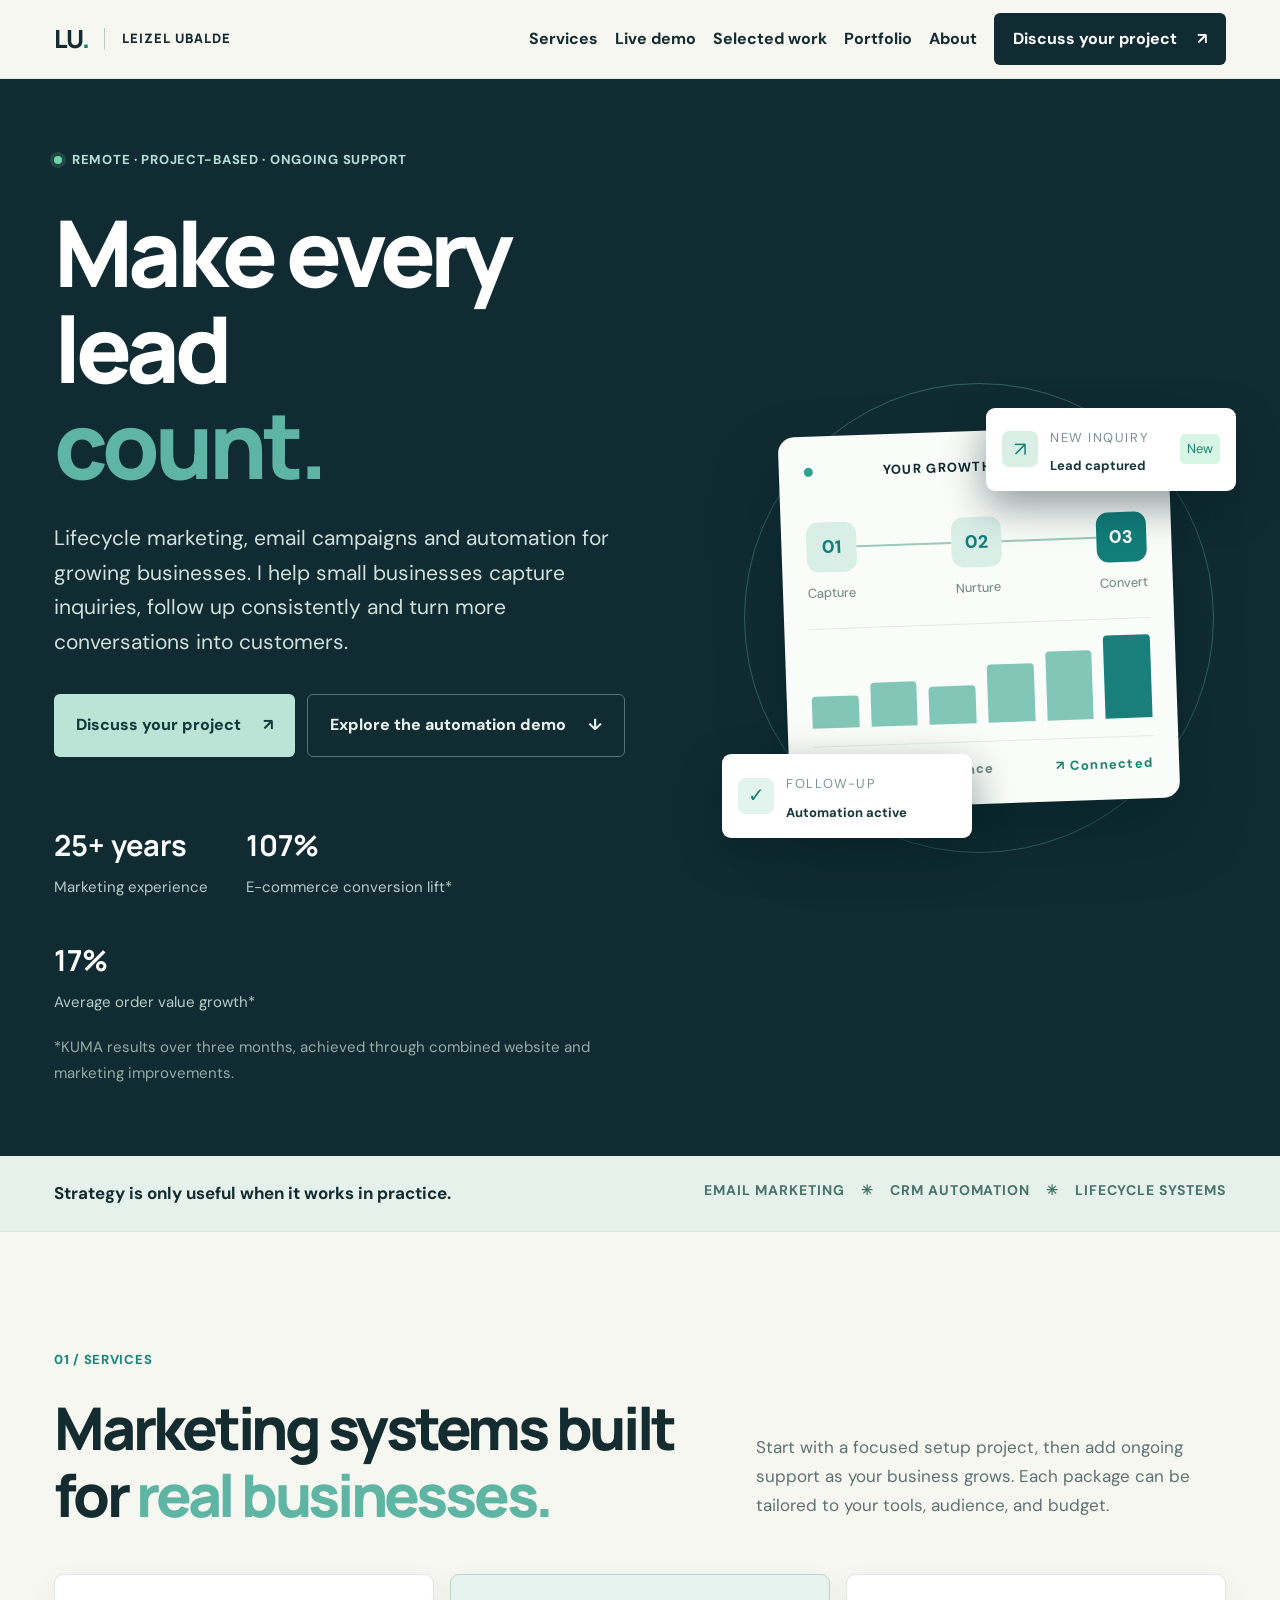
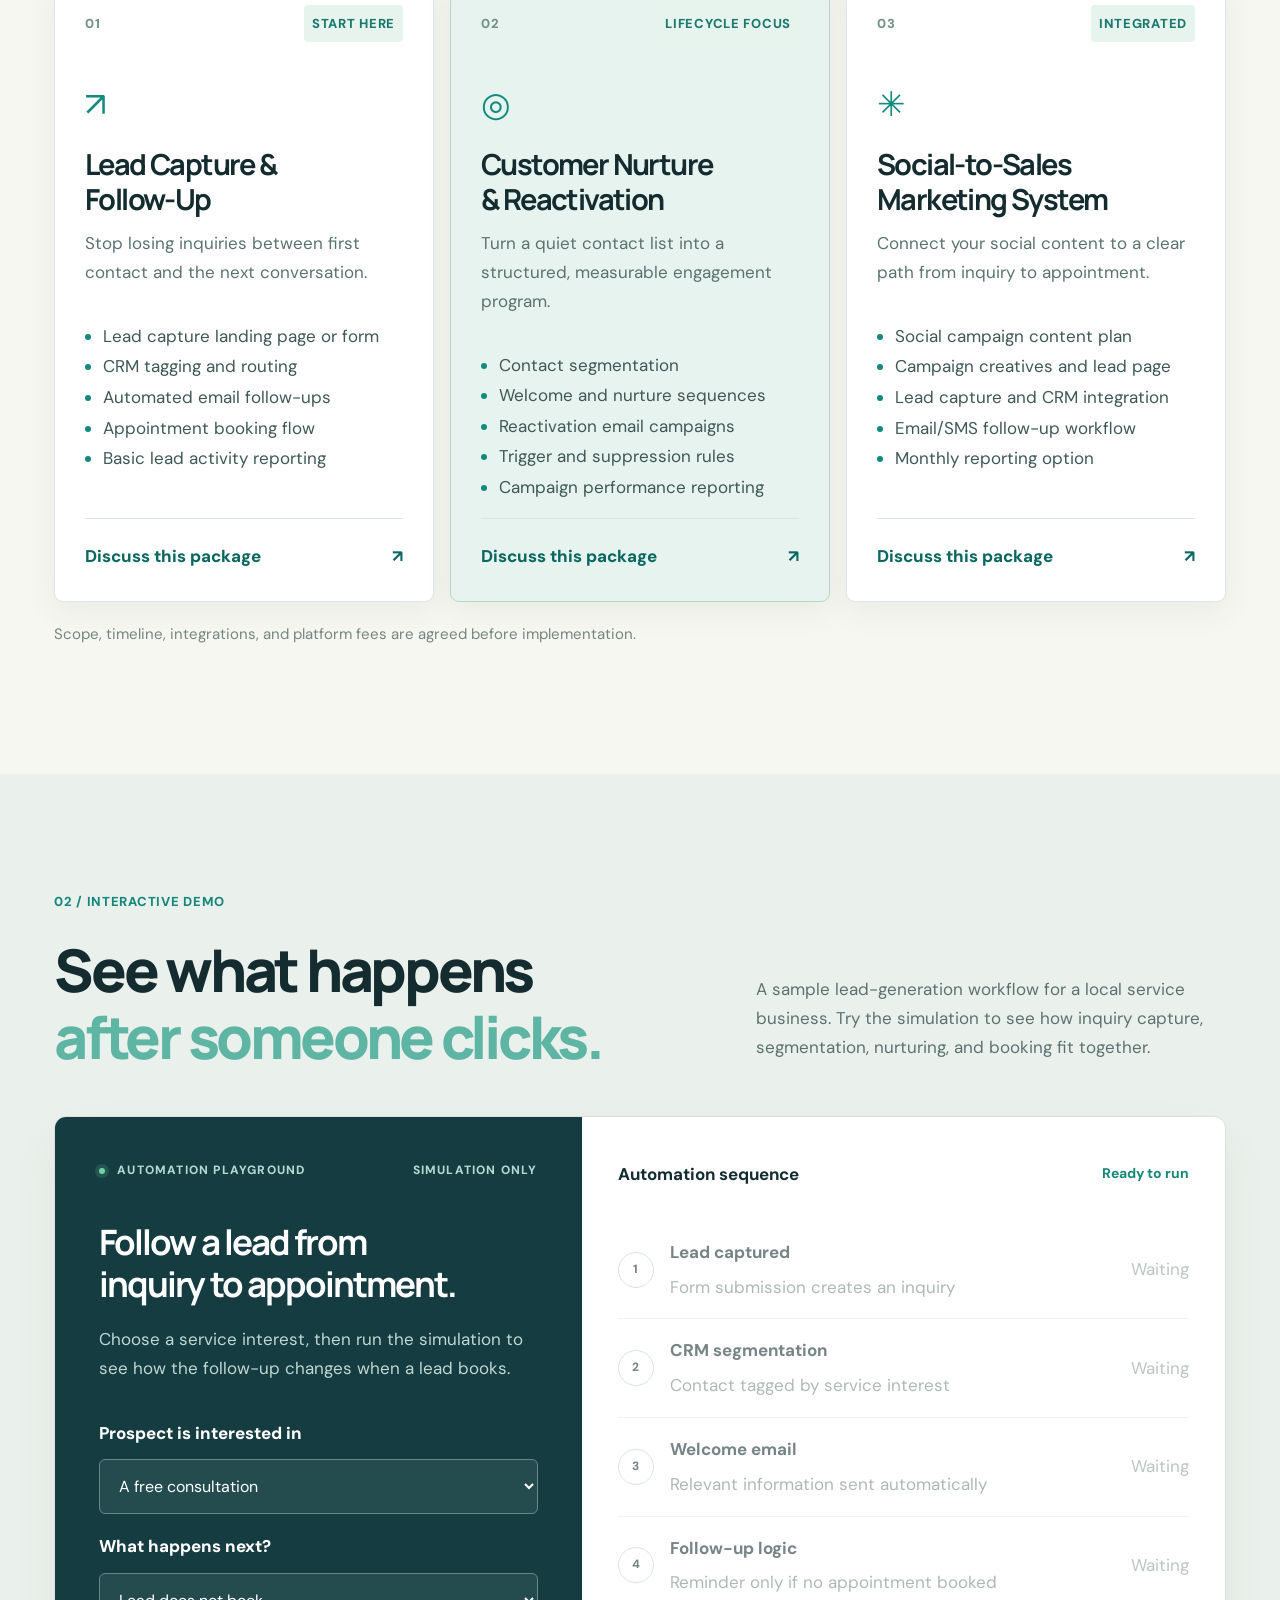
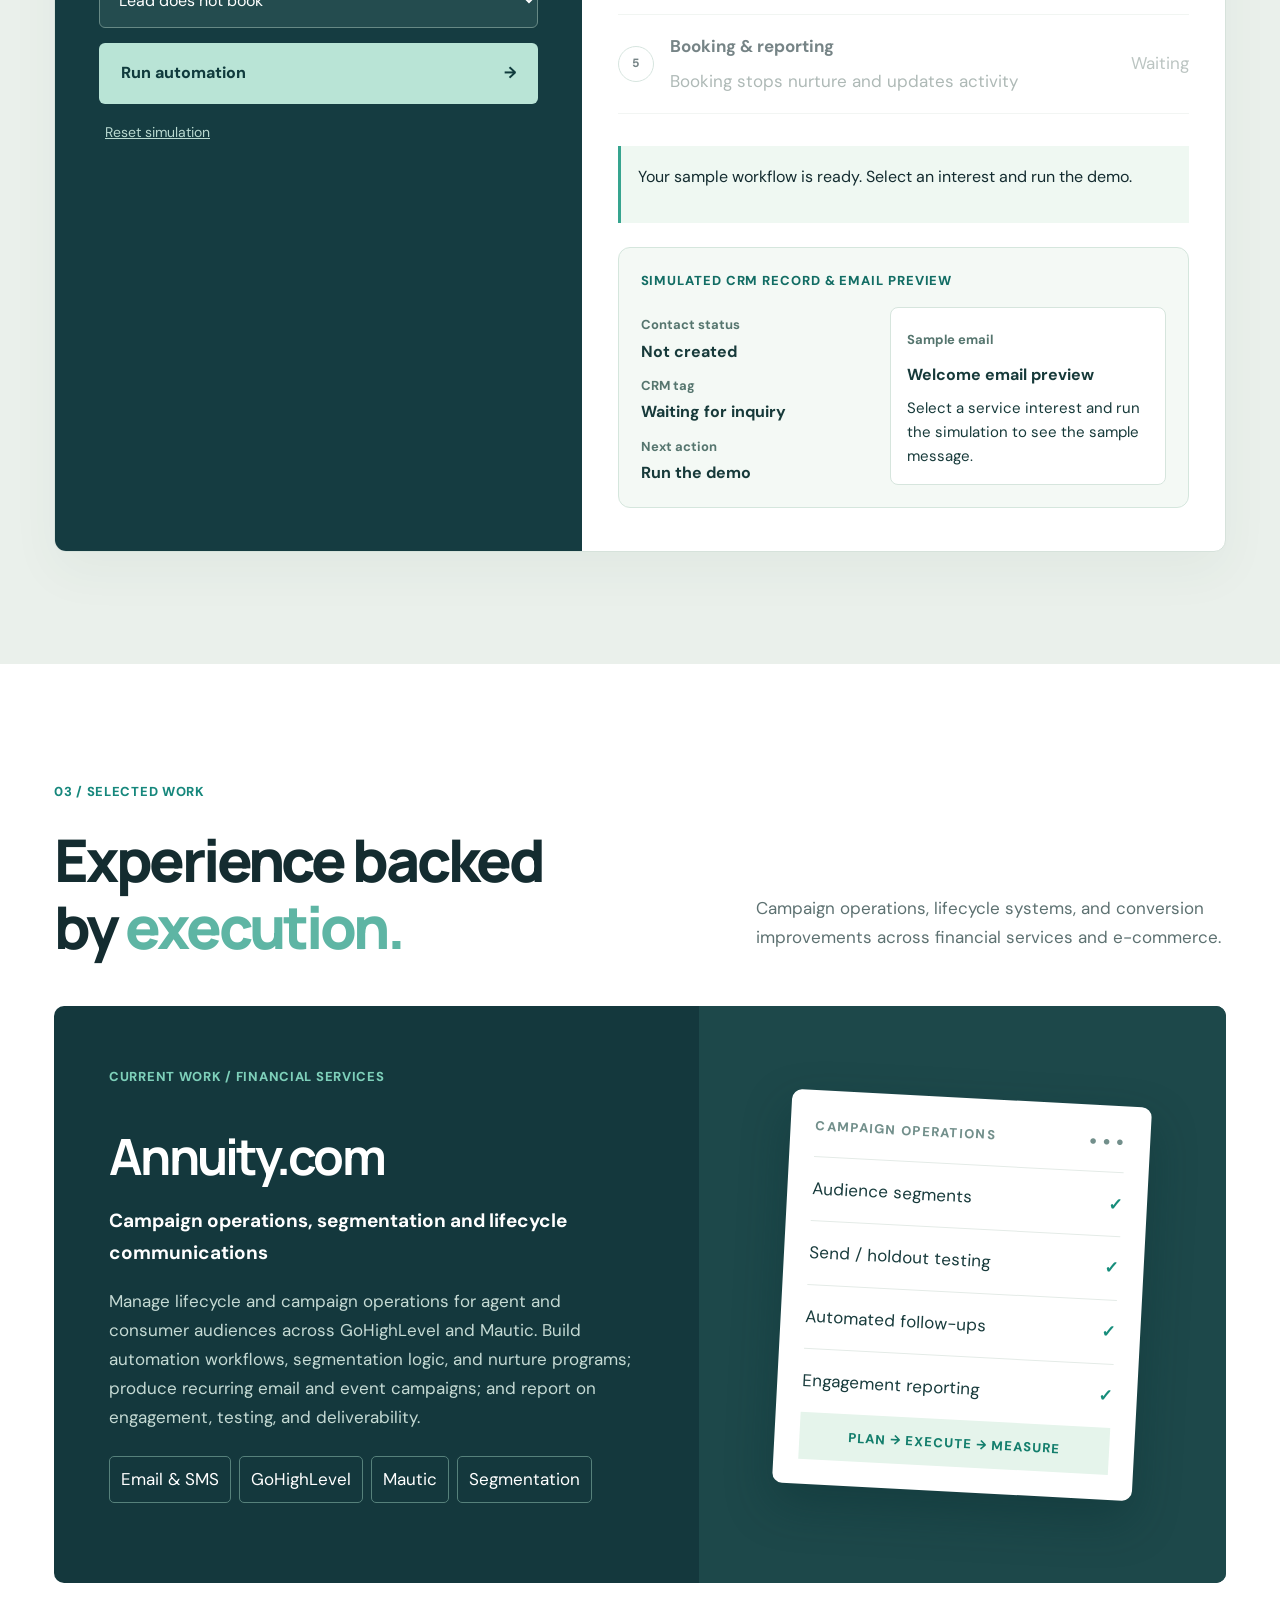
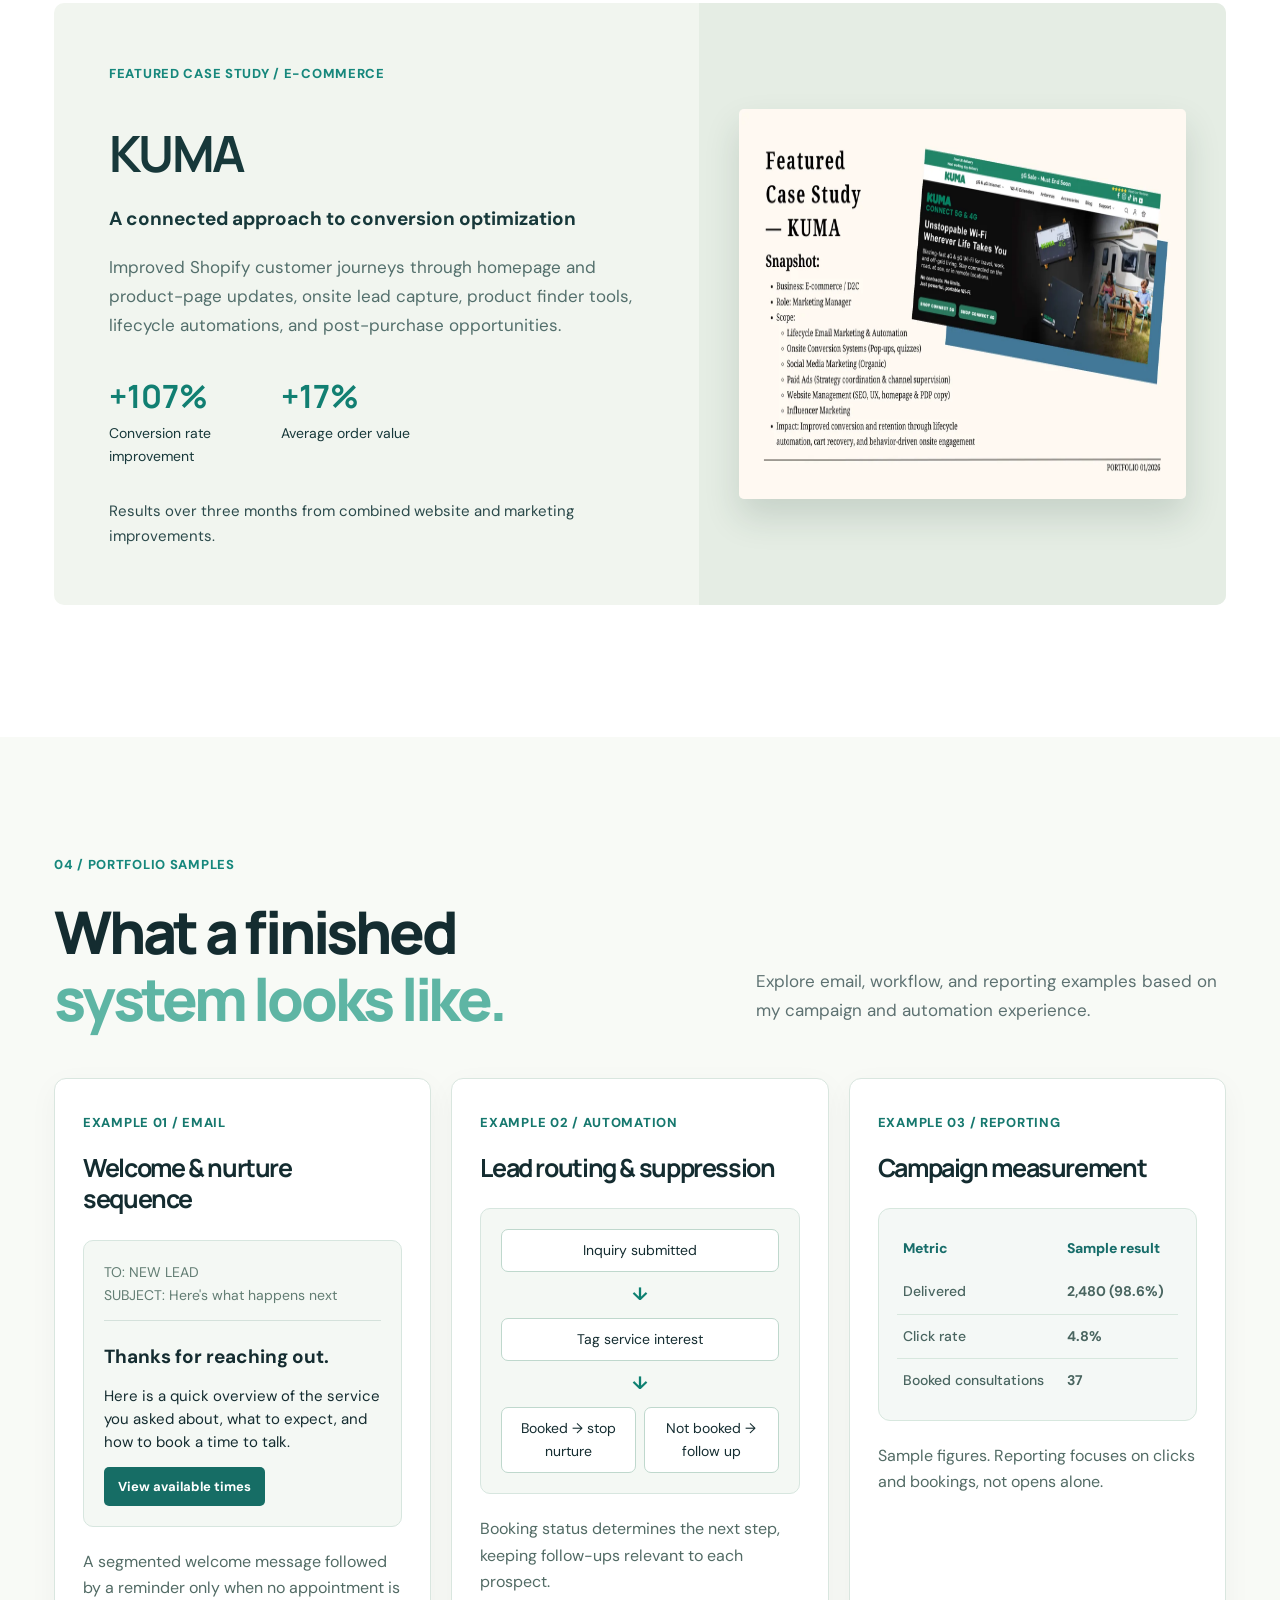
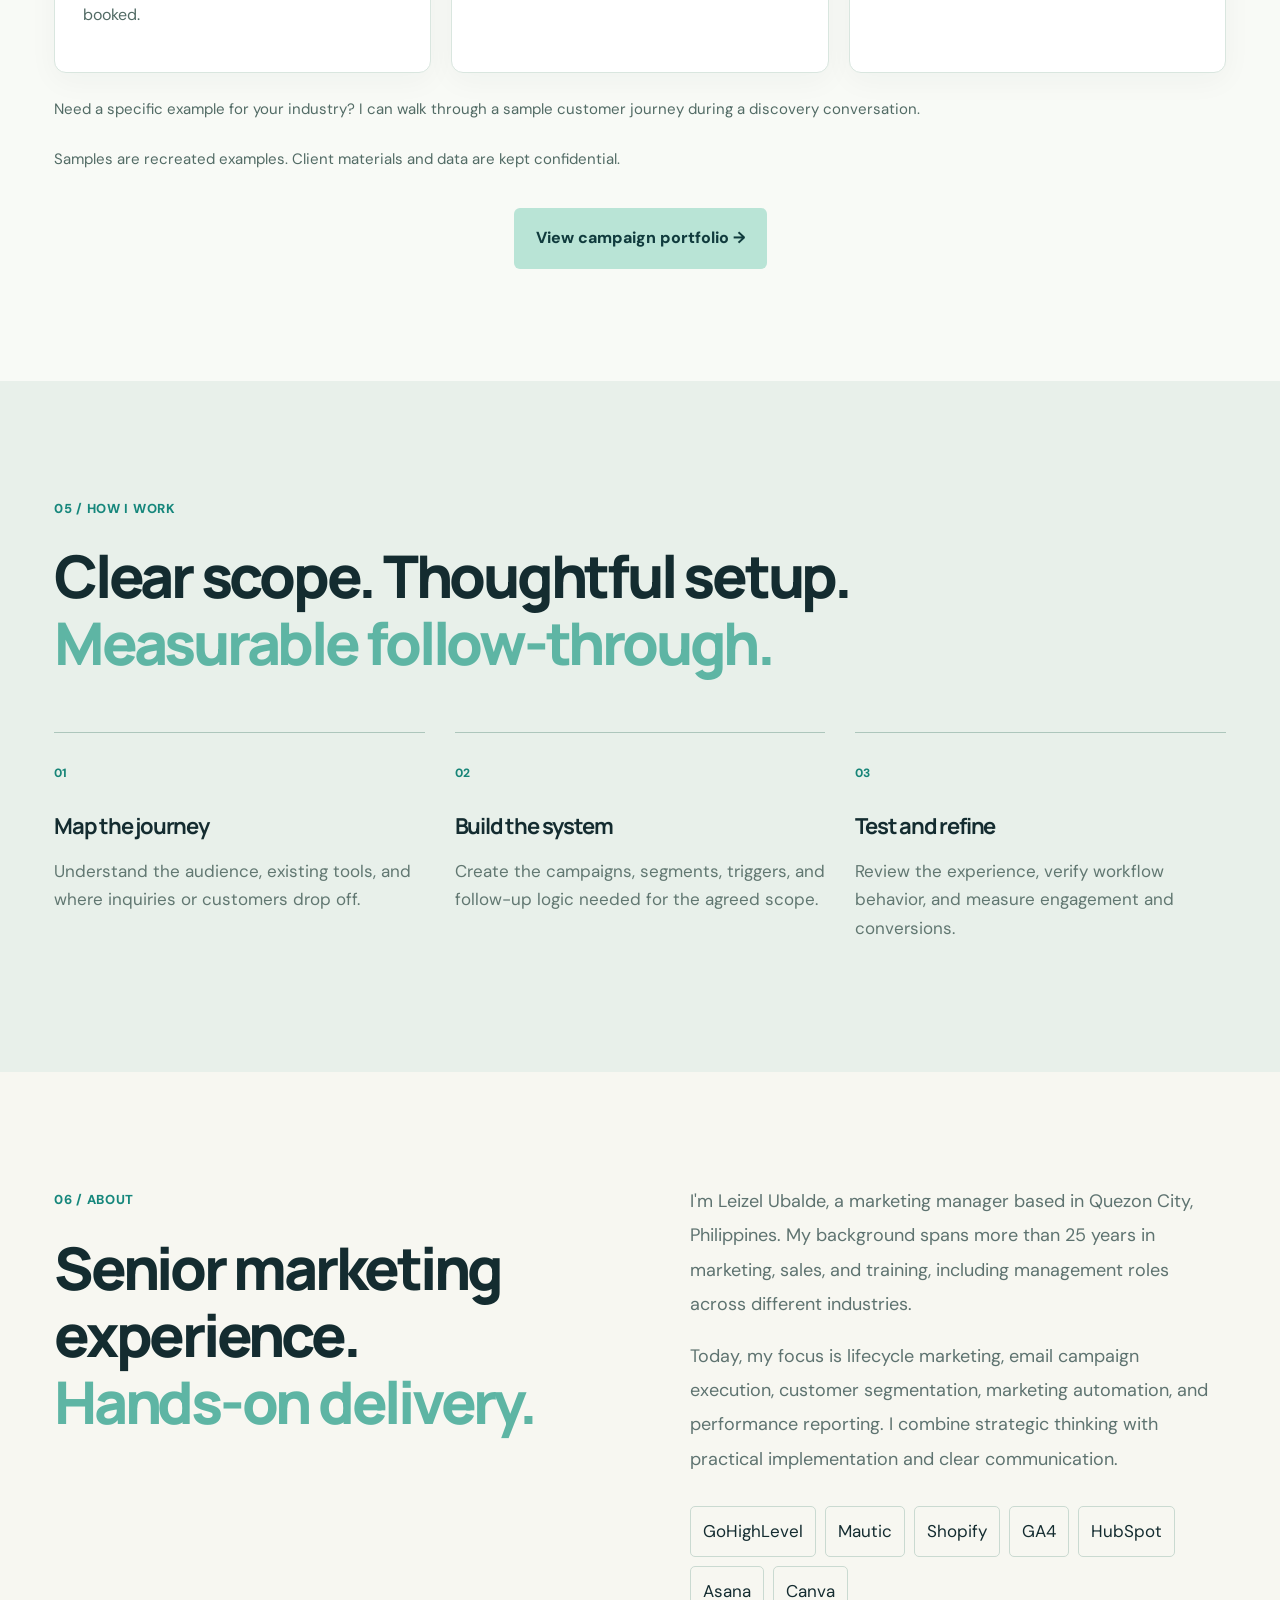
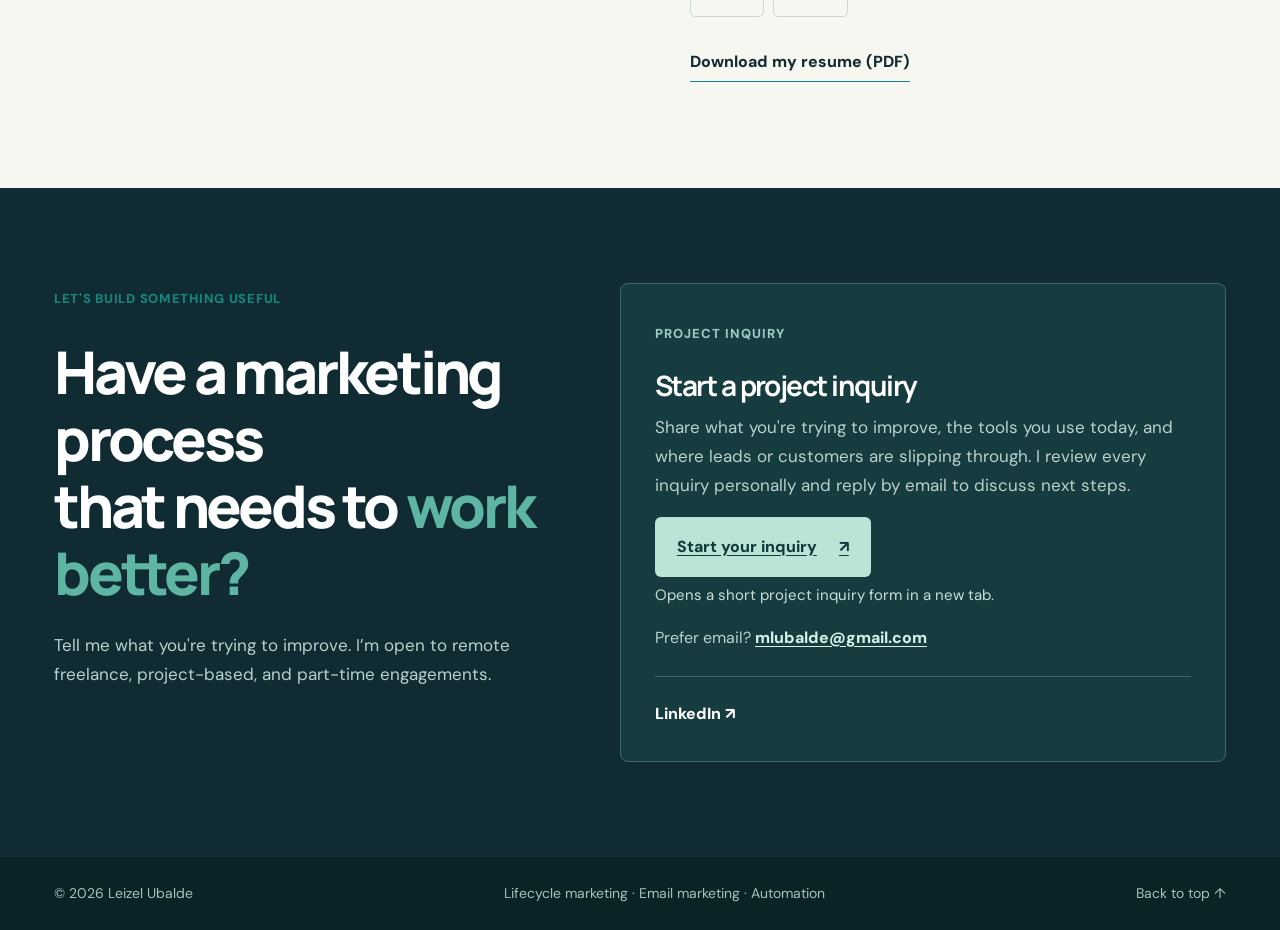
==== index.html @ c9e6acc7 "Final pass: clean demo copy, compress KUMA image, add portfolio social meta Co-Authored-By: Claude O" ====
<!DOCTYPE html>

<html lang="en"><head><meta charset="utf-8"/><meta content="width=device-width,initial-scale=1" name="viewport"/><meta content="#102c32" name="theme-color"/><meta content="Leizel Ubalde helps growing businesses capture leads, build email marketing systems and automate customer follow-up. Remote freelance and project-based marketing support." name="description"/><title>Leizel Ubalde | Lifecycle Marketing &amp; Automation</title><link href="https://fonts.googleapis.com" rel="preconnect"/><link crossorigin="" href="https://fonts.gstatic.com" rel="preconnect"/><link href="https://fonts.googleapis.com/css2?family=DM+Sans:wght@400;500;600;700&amp;family=Manrope:wght@400;500;600;700;800&amp;display=swap" rel="stylesheet"/><link href="styles.css" rel="stylesheet"/><meta content="website" property="og:type"/><meta content="Leizel Ubalde | Lifecycle Marketing &amp; Automation" property="og:title"/><meta content="Email marketing, lifecycle automation and lead follow-up systems for growing businesses. Explore service packages and an interactive workflow demo." property="og:description"/><meta content="summary_large_image" name="twitter:card"/><meta content="Leizel Ubalde | Lifecycle Marketing &amp; Automation" name="twitter:title"/><meta content="Practical email marketing, lifecycle automation and lead follow-up for growing businesses." name="twitter:description"/><link href="favicon.svg" rel="icon" type="image/svg+xml"/><meta content="index, follow" name="robots"/></head>
<body><header class="site-header"><div class="wrap nav"><a aria-label="Leizel Ubalde home" class="brand" href="#top">LU<span class="brand-dot">.</span><span class="brand-name">LEIZEL UBALDE</span></a><button aria-controls="navLinks" aria-expanded="false" aria-label="Toggle navigation menu" class="menu-toggle" id="menuToggle">Menu <span aria-hidden="true">☰</span></button><nav aria-label="Main navigation" id="navLinks"><a href="#services">Services</a><a href="#demo">Live demo</a><a href="#work">Selected work</a><a href="portfolio.html">Portfolio</a><a href="#about">About</a><a class="nav-cta" href="https://docs.google.com/forms/d/e/1FAIpQLSfONw1o2_HvZQygLxeL57BWI8GHEEXWNvy_GHQLVHNqAqclEQ/viewform" rel="noopener noreferrer" target="_blank">Discuss your project <span aria-hidden="true">↗</span></a></nav></div></header>
<main id="top"><section class="hero"><div class="wrap hero-grid"><div><div class="eyebrow"><span class="status-dot"></span> REMOTE · PROJECT-BASED · ONGOING SUPPORT</div><h1>Make every lead<br/><em>count.</em></h1><p class="hero-lede">Lifecycle marketing, email campaigns and automation for growing businesses. I help small businesses capture inquiries, follow up consistently and turn more conversations into customers.</p><div class="hero-actions"><a class="btn primary" href="https://docs.google.com/forms/d/e/1FAIpQLSfONw1o2_HvZQygLxeL57BWI8GHEEXWNvy_GHQLVHNqAqclEQ/viewform" rel="noopener noreferrer" target="_blank">Discuss your project <span>↗</span></a><a class="btn ghost" href="#demo">Explore the automation demo <span>↓</span></a></div><div class="hero-proof"><div><strong>25+ years</strong><small>Marketing experience</small></div><div><strong>107%</strong><small>E-commerce conversion lift*</small></div><div><strong>17%</strong><small>Average order value growth*</small></div></div><p class="footnote">*KUMA results over three months, achieved through combined website and marketing improvements.</p></div><div aria-label="Illustration of connected marketing systems" class="hero-art"><div class="orbit orb1"></div><div class="orbit orb2"></div><div class="floating-card fc-top"><span class="mini-icon">↗</span><div><small>NEW INQUIRY</small><b>Lead captured</b></div><span class="pill-green">New</span></div><div class="system-card"><div class="system-header"><span class="sys-dot"></span><span>YOUR GROWTH SYSTEM</span><span class="sys-lines">•••</span></div><div class="system-center"><span class="flow-node">01</span><span class="flow-line"></span><span class="flow-node">02</span><span class="flow-line"></span><span class="flow-node">03</span></div><div class="system-labels"><span>Capture</span><span>Nurture</span><span>Convert</span></div><div class="system-chart"><span style="height:36%"></span><span style="height:49%"></span><span style="height:43%"></span><span style="height:65%"></span><span style="height:77%"></span><span style="height:93%"></span></div><div class="system-bottom"><span>Campaign performance</span><strong>↗ Connected</strong></div></div><div class="floating-card fc-bottom"><span class="mini-icon alt">✓</span><div><small>FOLLOW-UP</small><b>Automation active</b></div></div></div></div></section>
<section class="intro-strip"><div class="wrap strip-inner"><span>Strategy is only useful when it works in practice.</span><span class="strip-right">EMAIL MARKETING <i>✳</i> CRM AUTOMATION <i>✳</i> LIFECYCLE SYSTEMS</span></div></section>
<section class="section services" id="services"><div class="wrap"><div class="section-head"><div><span class="kicker">01 / SERVICES</span><h2>Marketing systems built<br/>for <em>real businesses.</em></h2></div><p>Start with a focused setup project, then add ongoing support as your business grows. Each package can be tailored to your tools, audience, and budget.</p></div><div class="package-grid"><article class="package"><div class="package-top"><span class="package-num">01</span><span class="package-tag">START HERE</span></div><div class="package-icon">↗</div><h3>Lead Capture &amp;<br/>Follow-Up</h3><p>Stop losing inquiries between first contact and the next conversation.</p><ul><li>Lead capture landing page or form</li><li>CRM tagging and routing</li><li>Automated email follow-ups</li><li>Appointment booking flow</li><li>Basic lead activity reporting</li></ul><a data-package="Lead Capture &amp; Follow-Up" href="https://docs.google.com/forms/d/e/1FAIpQLSfONw1o2_HvZQygLxeL57BWI8GHEEXWNvy_GHQLVHNqAqclEQ/viewform?usp=pp_url&amp;entry.1717519921=Lead%20Capture%20%26%20Follow-Up" rel="noopener noreferrer" target="_blank">Discuss this package <span>↗</span></a></article><article class="package featured"><div class="package-top"><span class="package-num">02</span><span class="package-tag">LIFECYCLE FOCUS</span></div><div class="package-icon">◎</div><h3>Customer Nurture<br/>&amp; Reactivation</h3><p>Turn a quiet contact list into a structured, measurable engagement program.</p><ul><li>Contact segmentation</li><li>Welcome and nurture sequences</li><li>Reactivation email campaigns</li><li>Trigger and suppression rules</li><li>Campaign performance reporting</li></ul><a data-package="Customer Nurture &amp; Reactivation" href="https://docs.google.com/forms/d/e/1FAIpQLSfONw1o2_HvZQygLxeL57BWI8GHEEXWNvy_GHQLVHNqAqclEQ/viewform?usp=pp_url&amp;entry.1717519921=Customer%20Nurture%20%26%20Reactivation" rel="noopener noreferrer" target="_blank">Discuss this package <span>↗</span></a></article><article class="package"><div class="package-top"><span class="package-num">03</span><span class="package-tag">INTEGRATED</span></div><div class="package-icon">✳</div><h3>Social-to-Sales<br/>Marketing System</h3><p>Connect your social content to a clear path from inquiry to appointment.</p><ul><li>Social campaign content plan</li><li>Campaign creatives and lead page</li><li>Lead capture and CRM integration</li><li>Email/SMS follow-up workflow</li><li>Monthly reporting option</li></ul><a data-package="Social-to-Sales Marketing System" href="https://docs.google.com/forms/d/e/1FAIpQLSfONw1o2_HvZQygLxeL57BWI8GHEEXWNvy_GHQLVHNqAqclEQ/viewform?usp=pp_url&amp;entry.1717519921=Social-to-Sales%20Marketing%20System" rel="noopener noreferrer" target="_blank">Discuss this package <span>↗</span></a></article></div><p class="package-note">Scope, timeline, integrations, and platform fees are agreed before implementation.</p></div></section>
<section class="section demo-section" id="demo"><div class="wrap"><div class="section-head"><div><span class="kicker">02 / INTERACTIVE DEMO</span><h2>See what happens<br/><em>after someone clicks.</em></h2></div><p>A sample lead-generation workflow for a local service business. Try the simulation to see how inquiry capture, segmentation, nurturing, and booking fit together.</p></div><div class="demo-shell"><div class="demo-left"><div class="demo-topline"><span><span class="live-dot"></span> AUTOMATION PLAYGROUND</span><span>SIMULATION ONLY</span></div><h3>Follow a lead from<br/>inquiry to appointment.</h3><p>Choose a service interest, then run the simulation to see how the follow-up changes when a lead books.</p><label for="interest">Prospect is interested in</label><select id="interest"><option value="Consultation">A free consultation</option><option value="Service quote">A service quote</option><option value="Product information">Product information</option></select><label for="scenario">What happens next?</label><select id="scenario"><option value="no-booking">Lead does not book</option><option value="booked">Lead books a consultation</option></select><button class="btn primary demo-button" id="runDemo">Run automation <span>→</span></button><button class="reset" id="resetDemo">Reset simulation</button></div><div class="demo-right"><div class="demo-right-head"><strong>Automation sequence</strong><span aria-live="polite" id="demoStatus">Ready to run</span></div><ol class="workflow" id="workflow"><li><span class="step-circle">1</span><div><strong>Lead captured</strong><small>Form submission creates an inquiry</small></div><span class="step-state">Waiting</span></li><li><span class="step-circle">2</span><div><strong>CRM segmentation</strong><small>Contact tagged by service interest</small></div><span class="step-state">Waiting</span></li><li><span class="step-circle">3</span><div><strong>Welcome email</strong><small>Relevant information sent automatically</small></div><span class="step-state">Waiting</span></li><li><span class="step-circle">4</span><div><strong>Follow-up logic</strong><small>Reminder only if no appointment booked</small></div><span class="step-state">Waiting</span></li><li><span class="step-circle">5</span><div><strong>Booking &amp; reporting</strong><small>Booking stops nurture and updates activity</small></div><span class="step-state">Waiting</span></li></ol><div aria-live="polite" class="demo-output" id="demoOutput">Your sample workflow is ready. Select an interest and run the demo.</div><div aria-live="polite" class="demo-preview" id="demoPreview"><div class="preview-heading">SIMULATED CRM RECORD &amp; EMAIL PREVIEW</div><div class="preview-grid"><div><span class="preview-label">Contact status</span><strong id="previewStatus">Not created</strong><span class="preview-label">CRM tag</span><strong id="previewTag">Waiting for inquiry</strong><span class="preview-label">Next action</span><strong id="previewAction">Run the demo</strong></div><div class="email-preview"><span class="preview-label">Sample email</span><strong id="previewSubject">Welcome email preview</strong><p id="previewBody">Select a service interest and run the simulation to see the sample message.</p></div></div></div></div></div></div></section>
<section class="section work" id="work"><div class="wrap"><div class="section-head"><div><span class="kicker">03 / SELECTED WORK</span><h2>Experience backed<br/>by <em>execution.</em></h2></div><p>Campaign operations, lifecycle systems, and conversion improvements across financial services and e-commerce.</p></div><div class="case case-dark"><div class="case-copy"><span class="case-overline">CURRENT WORK / FINANCIAL SERVICES</span><h3>Annuity.com</h3><p class="case-subtitle">Campaign operations, segmentation and lifecycle communications</p><p>Manage lifecycle and campaign operations for agent and consumer audiences across GoHighLevel and Mautic. Build automation workflows, segmentation logic, and nurture programs; produce recurring email and event campaigns; and report on engagement, testing, and deliverability.</p><div class="chips"><span>Email &amp; SMS</span><span>GoHighLevel</span><span>Mautic</span><span>Segmentation</span></div></div><div class="case-graphic"><div class="dashboard"><div class="dash-head"><span>CAMPAIGN OPERATIONS</span><span>● ● ●</span></div><div class="dash-row"><span>Audience segments</span><b>✓</b></div><div class="dash-row"><span>Send / holdout testing</span><b>✓</b></div><div class="dash-row"><span>Automated follow-ups</span><b>✓</b></div><div class="dash-row"><span>Engagement reporting</span><b>✓</b></div><div class="dash-footer">PLAN → EXECUTE → MEASURE</div></div></div></div><div class="case case-light"><div class="case-copy"><span class="case-overline">FEATURED CASE STUDY / E-COMMERCE</span><h3>KUMA</h3><p class="case-subtitle">A connected approach to conversion optimization</p><p>Improved Shopify customer journeys through homepage and product-page updates, onsite lead capture, product finder tools, lifecycle automations, and post-purchase opportunities.</p><div class="result-row"><div><strong>+107%</strong><span>Conversion rate improvement</span></div><div><strong>+17%</strong><span>Average order value</span></div></div><small class="case-note">Results over three months from combined website and marketing improvements.</small></div><div class="case-image"><img alt="KUMA Shopify homepage and product page redesign" loading="lazy" src="assets/kuma-case.webp" width="1440" height="810"/></div></div></div></section>
<section class="section samples" id="samples"><div class="wrap"><div class="section-head"><div><span class="kicker">04 / PORTFOLIO SAMPLES</span><h2>What a finished<br/><em>system looks like.</em></h2></div><p>Explore email, workflow, and reporting examples based on my campaign and automation experience.</p></div><div class="sample-grid"><article class="sample-card"><span class="sample-label">EXAMPLE 01 / EMAIL</span><h3>Welcome &amp; nurture sequence</h3><div class="email-mock"><div class="email-top">TO: NEW LEAD<br/>SUBJECT: Here's what happens next</div><strong>Thanks for reaching out.</strong><p>Here is a quick overview of the service you asked about, what to expect, and how to book a time to talk.</p><span class="fake-cta">View available times</span></div><p>A segmented welcome message followed by a reminder only when no appointment is booked.</p></article><article class="sample-card"><span class="sample-label">EXAMPLE 02 / AUTOMATION</span><h3>Lead routing &amp; suppression</h3><div class="logic-mock"><span>Inquiry submitted</span><b>↓</b><span>Tag service interest</span><b>↓</b><div class="logic-split"><span>Booked → stop nurture</span><span>Not booked → follow up</span></div></div><p>Booking status determines the next step, keeping follow-ups relevant to each prospect.</p></article><article class="sample-card"><span class="sample-label">EXAMPLE 03 / REPORTING</span><h3>Campaign measurement</h3><div class="reporting-sample"><table class="sample-report-table"><thead><tr><th scope="col">Metric</th><th scope="col">Sample result</th></tr></thead><tbody><tr><th scope="row">Delivered</th><td>2,480 (98.6%)</td></tr><tr><th scope="row">Click rate</th><td>4.8%</td></tr><tr><th scope="row">Booked consultations</th><td>37</td></tr></tbody></table></div><p>Sample figures. Reporting focuses on clicks and bookings, not opens alone.</p></article></div><p class="sample-note">Need a specific example for your industry? I can walk through a sample customer journey during a discovery conversation.</p><p class="sample-note">Samples are recreated examples. Client materials and data are kept confidential.</p><p class="portfolio-link-wrap"><a class="btn primary" href="portfolio.html">View campaign portfolio →</a></p></div></section><section class="section approach"><div class="wrap"><span class="kicker">05 / HOW I WORK</span><h2>Clear scope. Thoughtful setup.<br/><em>Measurable follow-through.</em></h2><div class="approach-grid"><div><span>01</span><h3>Map the journey</h3><p>Understand the audience, existing tools, and where inquiries or customers drop off.</p></div><div><span>02</span><h3>Build the system</h3><p>Create the campaigns, segments, triggers, and follow-up logic needed for the agreed scope.</p></div><div><span>03</span><h3>Test and refine</h3><p>Review the experience, verify workflow behavior, and measure engagement and conversions.</p></div></div></div></section>
<section class="section about" id="about"><div class="wrap about-grid"><div><span class="kicker">06 / ABOUT</span><h2>Senior marketing experience.<br/><em>Hands-on delivery.</em></h2></div><div><p>I'm Leizel Ubalde, a marketing manager based in Quezon City, Philippines. My background spans more than 25 years in marketing, sales, and training, including management roles across different industries.</p><p>Today, my focus is lifecycle marketing, email campaign execution, customer segmentation, marketing automation, and performance reporting. I combine strategic thinking with practical implementation and clear communication.</p><div class="tools"><span>GoHighLevel</span><span>Mautic</span><span>Shopify</span><span>GA4</span><span>HubSpot</span><span>Asana</span><span>Canva</span></div><a class="text-link" download="" href="Leizel_Ubalde_Resume.pdf">Download my resume (PDF)</a></div></div></section>
<section class="contact" id="contact"><div class="wrap contact-grid"><div><span class="kicker">LET'S BUILD SOMETHING USEFUL</span><h2>Have a marketing process<br/>that needs to <em>work better?</em></h2><p>Tell me what you're trying to improve. I’m open to remote freelance, project-based, and part-time engagements.</p></div><div class="contact-card"><span>PROJECT INQUIRY</span><h3>Start a project inquiry</h3><p>Share what you're trying to improve, the tools you use today, and where leads or customers are slipping through. I review every inquiry personally and reply by email to discuss next steps.</p><a class="btn primary" href="https://docs.google.com/forms/d/e/1FAIpQLSfONw1o2_HvZQygLxeL57BWI8GHEEXWNvy_GHQLVHNqAqclEQ/viewform" rel="noopener noreferrer" target="_blank">Start your inquiry <span>↗</span></a><p class="form-note">Opens a short project inquiry form in a new tab.</p><p class="direct-email">Prefer email? <a href="mailto:mlubalde@gmail.com?subject=Marketing%20project%20inquiry">mlubalde@gmail.com</a></p><div class="contact-links"><a href="https://www.linkedin.com/in/leizel-ubalde/" rel="noopener noreferrer" target="_blank">LinkedIn ↗</a></div></div></div></section></main><footer><div class="wrap footer-inner"><span>© <span id="year">2026</span> Leizel Ubalde</span><span>Lifecycle marketing · Email marketing · Automation</span><a href="#top">Back to top ↑</a></div></footer><script src="script.js"></script></body></html>
---- styles.css ----
:root{--ink:#142c30;--deep:#102c32;--teal:#127d79;--mint:#b9e4d6;--cream:#f7f7f1;--white:#fff;--muted:#607276;--line:#dfe6e2}*{box-sizing:border-box}html{scroll-behavior:smooth}body{margin:0;background:var(--cream);color:var(--ink);font-family:'DM Sans',sans-serif;-webkit-font-smoothing:antialiased}h1,h2,h3,p{margin-top:0}h1,h2,h3{font-family:Manrope,sans-serif;letter-spacing:-.055em}h1{font-size:clamp(4rem,7.2vw,7.7rem);line-height:1.04;margin-bottom:28px;font-weight:800}h2{font-size:clamp(2.5rem,4.6vw,4.7rem);line-height:1.14;font-weight:800}h2 em,h1 em{color:#5eb5a4;font-style:normal}a{color:inherit;text-decoration:none}button,select{font:inherit}.wrap{max-width:1240px;margin:0 auto;padding:0 34px}.site-header{position:sticky;top:0;background:rgba(247,247,241,.94);backdrop-filter:blur(15px);border-bottom:1px solid #e3e9e4;z-index:20}.nav{height:78px;display:flex;align-items:center;justify-content:space-between}.brand{display:flex;align-items:center;font-family:Manrope;font-weight:800;font-size:25px;letter-spacing:-.09em}.brand-dot{color:var(--teal)}.brand-name{font-size:11px;letter-spacing:.16em;margin-left:17px;padding-left:17px;border-left:1px solid #bccac6}nav{display:flex;gap:34px;align-items:center;font-size:13px;font-weight:700}nav a:hover,.text-link:hover{color:var(--teal)}.nav-cta{padding:13px 19px;border-radius:6px;background:var(--deep);color:#fff!important}.nav-cta span{margin-left:16px}.menu-toggle{display:none}.hero{background:#102c32;color:white;overflow:hidden}.hero-grid{display:grid;grid-template-columns:1.12fr .88fr;min-height:680px;align-items:center;gap:50px;padding-top:70px;padding-bottom:70px}.eyebrow,.kicker{font-size:11px;letter-spacing:.17em;font-weight:800}.eyebrow{color:#b5dcd4;display:flex;gap:10px;align-items:center;margin-bottom:35px}.status-dot,.live-dot{display:inline-block;background:#74d2a7;border-radius:50%;height:8px;width:8px;box-shadow:0 0 0 4px #74d2a72a}.hero-lede{font-size:18px;line-height:1.75;color:#d0e1dd;max-width:590px}.hero-actions{display:flex;flex-wrap:wrap;gap:12px;margin:35px 0 65px}.btn{display:inline-flex;align-items:center;justify-content:space-between;gap:22px;border:0;border-radius:6px;padding:17px 22px;font-size:13px;font-weight:800;cursor:pointer}.btn.primary{background:#b9e4d6;color:#103b3d}.btn.primary:hover{background:#d1f0e4}.btn.ghost{border:1px solid #54747a;color:#e9f2ef}.hero-proof{display:flex;gap:38px;flex-wrap:wrap}.hero-proof>div{display:flex;flex-direction:column;gap:5px}.hero-proof strong{font-family:Manrope;font-size:25px}.hero-proof small{font-size:11px;color:#b4ccc7}.footnote{font-size:10px;color:#93aca8;margin:20px 0 0;max-width:570px}.hero-art{height:490px;position:relative;display:flex;align-items:center;justify-content:center}.orbit{position:absolute;border:1px solid #2f6264;border-radius:50%;width:470px;height:470px}.orb2{width:350px;height:350px}.system-card{position:relative;z-index:2;background:#f9fcf9;border-radius:16px;width:390px;padding:25px;color:var(--deep);box-shadow:0 32px 65px #031b216e;transform:rotate(-2deg)}.system-header,.system-bottom,.dash-head{display:flex;justify-content:space-between;align-items:center;font-size:10px;letter-spacing:.1em;font-weight:800}.sys-dot{height:9px;width:9px;border-radius:50%;background:#2da38b}.sys-lines{color:#9bafad}.system-center{display:flex;align-items:center;justify-content:space-between;margin-top:40px}.flow-node{height:50px;width:50px;display:grid;place-items:center;background:#d8eee7;color:#127d79;border-radius:12px;font-weight:800}.flow-node:last-child{background:#127d79;color:#fff}.flow-line{height:2px;background:#9dc7bb;flex:1}.system-labels{display:flex;justify-content:space-between;font-size:11px;color:#68837e;margin:10px 0 24px}.system-chart{height:100px;display:flex;align-items:end;gap:12px;border-top:1px solid #e3eae6;padding-top:10px}.system-chart span{background:#81c6b6;border-radius:4px 4px 0 0;flex:1}.system-chart span:last-child{background:#187f7a}.system-bottom{border-top:1px solid #e3eae6;margin-top:18px;padding-top:16px;color:#708480}.system-bottom strong{color:#15846c}.floating-card{position:absolute;z-index:4;background:#fff;color:#17383a;display:flex;align-items:center;gap:12px;border-radius:9px;padding:14px 16px;box-shadow:0 15px 40px #051e2370;min-width:250px}.floating-card small{font-size:9px;letter-spacing:.12em;color:#7c9290}.floating-card b{font-size:12px;display:block;margin-top:4px}.fc-top{top:35px;right:-10px}.fc-bottom{bottom:25px;left:-10px}.mini-icon{height:36px;width:36px;display:grid;place-items:center;border-radius:7px;background:#d9efe6;color:#14846e;font-size:20px}.mini-icon.alt{background:#e3f4ee}.pill-green{background:#d7f5e5;color:#188367;font-size:10px;padding:4px 7px;border-radius:5px;margin-left:auto}.intro-strip{background:#e6f1ec;border-bottom:1px solid #d5e4dc}.strip-inner{display:flex;justify-content:space-between;gap:20px;padding-top:23px;padding-bottom:23px;font-size:13px;font-weight:700}.strip-right{font-size:10px;letter-spacing:.07em;color:#49746b}.strip-right i{margin:0 12px;font-style:normal}.section{padding:112px 0;scroll-margin-top:78px}.section-head{display:flex;justify-content:space-between;align-items:end;gap:45px;margin-bottom:46px}.section-head h2{margin:20px 0 0}.section-head>p{max-width:360px;line-height:1.8;color:#5d7171;font-size:14px;margin:0 0 8px}.kicker{color:#16877c}.package-grid{display:grid;grid-template-columns:repeat(3,1fr);gap:16px}.package{background:#fff;border:1px solid #dfe7e1;padding:30px;border-radius:9px;display:flex;flex-direction:column;min-height:530px}.package.featured{background:#e7f3ee;border-color:#b7d8ca}.package-top{display:flex;justify-content:space-between;align-items:center}.package-num{font-weight:800;font-size:12px;color:#719087}.package-tag{font-size:9px;letter-spacing:.1em;font-weight:800;color:#1a786e;background:#e6f4ed;border-radius:4px;padding:8px}.package-icon{font-size:34px;color:#138a7d;margin:35px 0 14px}.package h3{font-size:26px;line-height:1.2;margin-bottom:12px}.package p{font-size:13px;line-height:1.7;color:#5b7370}.package ul{padding:17px 0 15px 18px;margin:0;line-height:2.2;font-size:12px;color:#3e5856}.package li::marker{color:#14897d}.package a{margin-top:auto;border-top:1px solid #dbe6df;padding-top:23px;display:flex;justify-content:space-between;font-size:12px;font-weight:800}.package-note,.demo-disclaimer{font-size:11px;color:#748682;margin-top:20px;line-height:1.6}.demo-section{background:#eaf0eb}.demo-shell{display:grid;grid-template-columns:.9fr 1.1fr;background:#fff;border:1px solid #d6e2db;border-radius:12px;overflow:hidden;box-shadow:0 20px 50px #234e3d0c}.demo-left{background:#153c41;color:#fff;padding:44px}.demo-topline{display:flex;justify-content:space-between;gap:12px;font-size:9px;font-weight:800;letter-spacing:.1em;color:#b5d9d0}.demo-topline .live-dot{height:6px;width:6px;margin-right:8px}.demo-left h3{font-size:35px;line-height:1.2;margin:70px 0 20px}.demo-left p{font-size:14px;line-height:1.8;color:#c0d7d3;margin-bottom:36px}.demo-left label{font-size:11px;display:block;font-weight:800;margin-bottom:12px}.demo-left select{width:100%;border:1px solid #678985;border-radius:6px;padding:15px;background:#244c4f;color:#fff;outline-color:#b9e4d6}.demo-button{width:100%;margin-top:15px}.demo-button:disabled{opacity:.7;cursor:wait}.reset{border:0;background:none;color:#b8d9d0;text-decoration:underline;cursor:pointer;margin-top:16px;font-size:12px}.demo-right{padding:43px 36px}.demo-right-head{display:flex;justify-content:space-between;gap:12px;align-items:center;font-size:13px}.demo-right-head span{font-size:11px;color:#168879}.workflow{padding:0;list-style:none;margin:32px 0}.workflow li{display:flex;align-items:center;gap:16px;border-bottom:1px solid #e8eeea;padding:17px 0;opacity:.58}.workflow li.done{opacity:1}.step-circle{width:36px;height:36px;display:grid;place-items:center;border:1px solid #b9d1c7;border-radius:50%;font-weight:800;font-size:12px;flex-shrink:0}.workflow li.done .step-circle{background:#177d70;border-color:#177d70;color:white}.workflow li>div{flex:1}.workflow strong{font-size:13px}.workflow small{display:block;color:#748782;font-size:11px;margin-top:5px}.step-state{font-size:10px;color:#8b9b96}.workflow li.done .step-state{color:#11816e;font-weight:800}.demo-output{border-left:3px solid #36a48f;background:#eff8f2;padding:17px;font-size:12px;line-height:1.65;min-height:77px}.work{background:#fff}.case{display:grid;grid-template-columns:1.1fr .9fr;overflow:hidden;border-radius:10px;margin-bottom:20px}.case-copy{padding:55px}.case-dark{background:#14383d;color:#fff}.case-overline{font-size:10px;font-weight:800;letter-spacing:.15em;color:#7ed0ba}.case h3{font-size:50px;margin:24px 0 8px}.case-subtitle{font-weight:700;font-size:16px!important}.case-copy>p:not(.case-subtitle){font-size:13px;line-height:1.9;max-width:550px;color:#c5dad4}.chips{display:flex;flex-wrap:wrap;gap:8px;margin:25px 0}.chips span{border:1px solid #56817b;padding:8px 11px;border-radius:5px;font-size:10px}.case-note{display:block;font-size:10px;line-height:1.7;opacity:.7}.case-graphic{display:grid;place-items:center;padding:40px;background:#1d484a}.dashboard{background:#fff;border-radius:10px;padding:25px;width:min(100%,360px);color:#183b3c;transform:rotate(3deg);box-shadow:0 20px 45px #092c2f60}.dash-head{padding-bottom:20px;color:#728f8b}.dash-row{border-top:1px solid #e4ebe7;display:flex;justify-content:space-between;padding:17px 0;font-size:12px}.dash-row b{color:#168d7b}.dash-footer{background:#e5f4eb;color:#137e6c;padding:13px;font-size:10px;text-align:center;font-weight:800;letter-spacing:.08em}.case-light{background:#f1f5ef;color:#17383a}.case-light .case-overline{color:#16877c}.case-light .case-copy>p:not(.case-subtitle){color:#536f6c}.case-image{display:grid;place-items:center;padding:40px;background:#e5ede4}.case-image img{max-width:100%;max-height:390px;border-radius:5px;box-shadow:0 18px 35px #1e423028}.result-row{display:flex;gap:32px;margin:30px 0}.result-row div{display:flex;flex-direction:column}.result-row strong{font-size:32px;color:#117f72;font-family:Manrope}.result-row span{font-size:11px;max-width:140px}.approach{background:#e8f0ea}.approach h2{margin:20px 0 55px}.approach-grid{display:grid;grid-template-columns:repeat(3,1fr);gap:30px}.approach-grid>div{border-top:1px solid #adc6bc;padding-top:24px}.approach-grid span{font-size:12px;font-weight:800;color:#188578}.approach-grid h3{font-size:22px;margin:22px 0 12px}.approach-grid p{font-size:13px;line-height:1.8;color:#617771}.about-grid{display:grid;grid-template-columns:1fr 1fr;gap:100px}.about h2{margin-top:20px}.about p{font-size:15px;line-height:1.9;color:#5e7370}.tools{display:flex;gap:9px;flex-wrap:wrap;margin:30px 0}.tools span{font-size:11px;padding:10px 12px;border:1px solid #cadad1;border-radius:5px}.text-link{font-weight:800;font-size:13px;border-bottom:1px solid #16877c;padding-bottom:9px}.contact{background:#102c32;color:#fff;padding:95px 0;scroll-margin-top:78px}.contact-grid{display:grid;grid-template-columns:1.2fr .8fr;gap:70px;align-items:center}.contact h2{margin:25px 0}.contact p{color:#b9d1cc;font-size:14px;line-height:1.8;max-width:520px}.contact-card{border:1px solid #40686b;padding:34px;border-radius:8px}.contact-card>span{font-size:10px;letter-spacing:.12em;color:#9bcac0;font-weight:800}.contact-email{display:flex;justify-content:space-between;align-items:center;font-size:clamp(17px,2vw,24px);font-weight:800;word-break:break-all;margin:25px 0 35px}.contact-links{display:flex;gap:20px;font-size:13px;font-weight:800;border-top:1px solid #40686b;padding-top:24px}.contact-card small{display:block;color:#91b0aa;font-size:10px;line-height:1.6;margin-top:25px}footer{background:#0b2227;color:#a9c1ba;padding:25px 0}.footer-inner{display:flex;justify-content:space-between;gap:20px;font-size:11px}@media(max-width:1000px){.hero-grid{grid-template-columns:1fr}.hero-art{height:450px}.section-head{align-items:start}.case-copy{padding:35px}.about-grid{gap:50px}}@media(max-width:720px){.wrap{padding:0 20px}.nav{height:66px}.menu-toggle{display:block;background:none;border:0;font-size:13px;font-weight:800}.site-header nav{display:none;position:absolute;left:0;right:0;top:66px;background:var(--cream);padding:25px 20px;box-shadow:0 20px 30px #17382a18;flex-direction:column;align-items:stretch;gap:20px}.site-header nav.open{display:flex}.hero-grid{padding-top:70px;padding-bottom:50px;gap:0}.hero-lede{font-size:16px}.hero-actions{margin-bottom:45px}.hero-proof{gap:24px}.hero-art{height:390px;transform:scale(.8);margin:-20px -45px}.fc-top{right:-10px}.fc-bottom{left:-5px}.strip-inner,.section-head{display:block}.strip-right{display:block;margin-top:15px;line-height:2}.section{padding:72px 0}.section-head>p{margin-top:22px}.package-grid,.demo-shell,.case,.approach-grid,.about-grid,.contact-grid{grid-template-columns:1fr}.package{min-height:auto}.demo-left,.demo-right{padding:28px}.demo-left h3{margin-top:35px}.case-copy{padding:30px}.case-image{padding:25px}.case-graphic{min-height:340px}.contact{padding:75px 0}.contact-card{padding:24px}.footer-inner{flex-direction:column}.brand-name{font-size:9px}}@media(prefers-reduced-motion:reduce){html{scroll-behavior:auto}}

/* Readability update: comfortable type sizes across desktop and mobile. */
body{font-size:17px;line-height:1.65}
nav,.btn,.text-link,.contact-links{font-size:16px}
.brand-name,.eyebrow,.kicker,.package-num,.package-tag,.case-overline,.contact-card>span{font-size:13px;letter-spacing:.08em}
.hero-lede{font-size:21px;line-height:1.65}
.hero-proof small,.footnote,.strip-right,.package-note,.demo-disclaimer,.case-note,.contact-card small,.footer-inner{font-size:14px;line-height:1.65}
.strip-inner,.section-head>p,.package p,.package ul,.package a,.demo-left p,.demo-left label,.demo-right-head,.workflow strong,.workflow small,.step-state,.demo-output,.case-copy>p:not(.case-subtitle),.chips span,.dash-row,.approach-grid p,.tools span,.contact p{font-size:17px;line-height:1.7}
.package h3{font-size:29px}
.package ul{line-height:1.8}
.demo-topline,.demo-right-head span,.reset,.result-row span,.contact-card small{font-size:14px}
.case-subtitle{font-size:19px!important}
.about p{font-size:18px}
.contact-email{font-size:clamp(18px,2vw,25px)}
.system-header,.system-bottom,.dash-head,.system-labels,.floating-card small,.floating-card b,.pill-green,.dash-footer{font-size:13px}
@media(max-width:720px){
 body{font-size:17px}
 h1{font-size:clamp(3rem,11vw,4.5rem)}
 h2{font-size:clamp(2.2rem,8vw,3.3rem)}
 .hero-lede{font-size:19px}
 .site-header nav,.menu-toggle{font-size:16px}
 .section-head>p,.package p,.package ul,.demo-left p,.workflow strong,.workflow small,.demo-output,.case-copy>p:not(.case-subtitle),.approach-grid p,.contact p{font-size:16px}
 .brand-name{font-size:11px}
}

/* V2 refinements */
:root{--teal:#0c8079}body{font-size:18px}nav{gap:22px;flex-wrap:wrap}nav a{font-size:15px}a:focus-visible,button:focus-visible,input:focus-visible,textarea:focus-visible,select:focus-visible{outline:3px solid #e6a65d;outline-offset:3px}.section-head>p{max-width:470px}.package{box-shadow:0 10px 30px #143c3510;transition:transform .2s,box-shadow .2s}.package:hover{transform:translateY(-4px);box-shadow:0 18px 35px #143c3522}.package a{color:#0b6861}.samples{background:#f8faf6}.sample-grid{display:grid;grid-template-columns:repeat(3,minmax(0,1fr));gap:20px}.sample-card{background:#fff;border:1px solid #d9e6df;border-radius:12px;padding:28px;box-shadow:0 8px 30px #193c2b0a}.sample-card h3{font-size:25px;line-height:1.25;margin:15px 0 25px}.sample-label{font-size:13px;letter-spacing:.07em;color:#16786e;font-weight:800}.sample-card>p,.sample-note{font-size:16px;line-height:1.65;color:#526b65;margin-top:22px}.email-mock,.logic-mock,.metric-mock{border:1px solid #d7e6df;border-radius:10px;background:#f4f8f4;padding:20px;min-height:245px}.email-top{border-bottom:1px solid #d4e1db;padding-bottom:12px;margin-bottom:20px;font-size:12px;line-height:1.7;color:#627d73}.email-mock strong{font-size:19px}.email-mock p{font-size:15px;line-height:1.55;margin:12px 0}.fake-cta{display:inline-block;background:#166d65;color:white;padding:9px 14px;border-radius:5px;font-size:13px;font-weight:700}.logic-mock{display:flex;flex-direction:column;align-items:center;gap:8px}.logic-mock>span,.logic-split span{background:white;border:1px solid #bfd8cd;border-radius:7px;padding:9px 12px;font-size:14px;text-align:center;width:100%}.logic-mock b{color:#0d8071}.logic-split{display:grid;grid-template-columns:1fr 1fr;gap:8px}.logic-split span{font-size:12px}.metric-mock{display:grid;align-content:center;gap:15px}.metric-mock div{display:flex;align-items:center;justify-content:space-between;border-bottom:1px solid #dce7e1;padding-bottom:10px}.metric-mock small{font-size:12px;letter-spacing:.08em}.metric-mock strong{font-size:17px;color:#147568}.contact-grid{grid-template-columns:.9fr 1.1fr;align-items:start}.contact-card{background:#173c40}.contact-card h3{font-size:28px;margin:14px 0 5px}.direct-email{font-size:16px!important;margin-bottom:25px}.contact-card form{display:grid;gap:9px}.contact-card form label{font-size:15px;font-weight:700;color:#e5f1ec;margin-top:9px}.contact-card input,.contact-card textarea,.contact-card select{width:100%;border:1px solid #7b9c98;border-radius:6px;padding:13px 14px;background:#f9fcf9;color:#183b3c;font:inherit;font-size:16px}.contact-card textarea{resize:vertical}.inquiry-submit{margin-top:14px;width:100%;font-size:16px!important}.form-note{font-size:14px!important;color:#c7dfd7!important;margin:6px 0 15px!important}.contact-links{margin-top:22px}.demo-left label{margin-top:18px}.demo-left select{font-size:16px}.demo-left h3{margin-top:40px}.hero-proof strong{font-size:29px}.sample-note{margin-top:24px}.case-copy>p:not(.case-subtitle){font-size:17px}.package p,.package ul,.package a{font-size:17px}.demo-output{font-size:16px}
@media(max-width:1000px){.sample-grid{grid-template-columns:1fr 1fr}.contact-grid{grid-template-columns:1fr 1fr;gap:30px}}@media(max-width:720px){.sample-grid,.contact-grid{grid-template-columns:1fr}.sample-card{padding:22px}.hero-proof strong{font-size:25px}.contact-card{padding:24px}.package:hover{transform:none}}

/* Publication readiness refinements */
html{scroll-padding-top:90px}body{overflow-wrap:break-word}section[id]{scroll-margin-top:90px}
nav a{font-size:16px}nav{gap:17px}.eyebrow,.kicker,.package-tag,.sample-label,.case-overline{letter-spacing:.055em}
.footnote,.package-note,.demo-disclaimer,.case-note,.sample-note,.form-note{font-size:15px!important;line-height:1.7!important}
.case-note{opacity:.9}.hero-proof small{font-size:15px}.demo-topline{font-size:12px}.sample-card .email-top,.sample-card .logic-split span,.metric-mock small{font-size:14px}
.contact-card a{text-decoration:underline;text-underline-offset:3px}.contact-card .contact-links a{text-decoration:none}.direct-email a{font-weight:800;color:#d1f2e6}
.demo-preview{margin-top:24px;border:1px solid #d5e6dd;border-radius:12px;background:#f4f9f5;padding:22px;color:#173a3a}
.preview-heading{font-size:13px;font-weight:800;letter-spacing:.07em;color:#126d64;margin-bottom:16px}
.preview-grid{display:grid;grid-template-columns:1fr 1.2fr;gap:20px}.preview-grid>div:first-child{display:flex;flex-direction:column;gap:5px}
.preview-label{font-size:13px;color:#55756e;font-weight:700;margin-top:7px}.preview-grid strong{font-size:16px;line-height:1.4}
.email-preview{border:1px solid #d6e5dd;background:white;border-radius:8px;padding:16px}.email-preview strong{display:block;margin:10px 0}.email-preview p{font-size:15px;line-height:1.6;margin:0}
#demoStatus{font-weight:700}.btn:disabled{cursor:wait;opacity:.75}
@media(max-width:1000px){.site-header nav{gap:10px}.brand-name{margin-left:9px;padding-left:9px}}
@media(max-width:900px){.menu-toggle{display:block;background:transparent;border:1px solid #bed0c7;padding:9px 12px;border-radius:6px;font-size:16px;font-weight:800}.site-header nav{display:none;position:absolute;left:0;right:0;top:78px;background:var(--cream);padding:25px 24px;box-shadow:0 20px 30px #17382a18;flex-direction:column;align-items:stretch;gap:18px}.site-header nav.open{display:flex}}
@media(max-width:720px){.site-header nav{top:66px}.preview-grid{grid-template-columns:1fr}.hero-art{max-width:100%;transform:scale(.72);transform-origin:center;margin:-35px -60px}.demo-preview{padding:16px}.hero-proof small{font-size:14px}}
@media(max-width:390px){.hero-art{transform:scale(.61);margin:-65px -85px}.hero-proof{gap:15px}.brand-name{font-size:10px}}
@media(prefers-reduced-motion:reduce){*,*::before,*::after{scroll-behavior:auto!important;transition:none!important;animation:none!important}}

/* Campaign portfolio and protected contact form */
.portfolio-link-wrap{text-align:center;margin:36px 0 0}.portfolio-link-wrap .btn{display:inline-flex}.honey-field,.submission-frame{position:absolute!important;left:-99999px!important;width:1px!important;height:1px!important;opacity:0!important;pointer-events:none!important}.captcha-container{min-height:0;margin-top:12px}.inquiry-submit:disabled{opacity:.65;cursor:not-allowed}.portfolio-hero{padding:90px 0 70px;background:#102c32;color:white}.portfolio-hero h1{font-size:clamp(3rem,5vw,5rem);max-width:920px}.portfolio-hero p{max-width:750px;color:#c4ddd6;font-size:19px}.portfolio-gallery{padding:85px 0}.portfolio-card{display:grid;grid-template-columns:1fr 1fr;gap:42px;align-items:center;background:white;border:1px solid #dce8e1;border-radius:15px;padding:35px;margin-bottom:30px}.portfolio-card:nth-child(even){background:#eaf4ee}.portfolio-card h2{font-size:clamp(1.7rem,3vw,2.8rem);margin:12px 0}.portfolio-card p{font-size:17px;line-height:1.75;color:#496560}.portfolio-meta{font-size:13px!important;color:#0c8079!important;font-weight:800;letter-spacing:.04em}.portfolio-visual{background:#f4f8f6;border:1px solid #d7e7de;border-radius:12px;padding:25px;min-height:260px}.portfolio-email{background:white;max-width:410px;margin:auto;border:1px solid #e0e9e4;box-shadow:0 15px 30px #12392d16}.portfolio-email .band{background:#176d6a;color:white;padding:17px 20px;font-size:12px;letter-spacing:.1em;font-weight:800}.portfolio-email .mail-body{padding:22px}.portfolio-email h3{font-size:25px;line-height:1.25}.portfolio-email p{font-size:14px}.portfolio-email .fake-cta{margin-top:8px}.portfolio-logic{display:flex;flex-direction:column;gap:9px;max-width:410px;margin:auto}.portfolio-logic .node{background:#fff;border:1px solid #bdd9ce;border-radius:8px;padding:13px 15px;font-size:15px;text-align:center;font-weight:700}.portfolio-logic .arrow{text-align:center;color:#0c8079}.portfolio-logic .branches{display:grid;grid-template-columns:1fr 1fr;gap:10px}.portfolio-logic .branches .node{font-size:13px}.portfolio-privacy{font-size:15px;color:#57746c;line-height:1.7}.portfolio-card ul{padding-left:22px;color:#496560;line-height:1.9}.portfolio-card li{margin-bottom:5px}@media(max-width:760px){.portfolio-card{grid-template-columns:1fr;padding:22px;gap:22px}.portfolio-gallery{padding:55px 0}.portfolio-hero{padding:65px 0 45px}}

.demo-cta-note{display:block;margin-top:9px;font-size:12px;color:#607a72;line-height:1.5}

/* Sample reporting shares the existing portfolio palette. */
.reporting-sample{background:#f4f8f6;border:1px solid #d7e7de;border-radius:12px;padding:18px;margin:18px 0}.sample-report-table{width:100%;border-collapse:collapse;font-size:14px;color:#496560}.sample-report-table th,.sample-report-table td{text-align:left;padding:10px 6px;border-bottom:1px solid #d7e7de;vertical-align:top}.sample-report-table thead th{color:#176d6a;font-weight:800}.sample-report-table tbody th{font-weight:500}.sample-report-table td{font-weight:700}.sample-report-table tr:last-child th,.sample-report-table tr:last-child td{border-bottom:0}
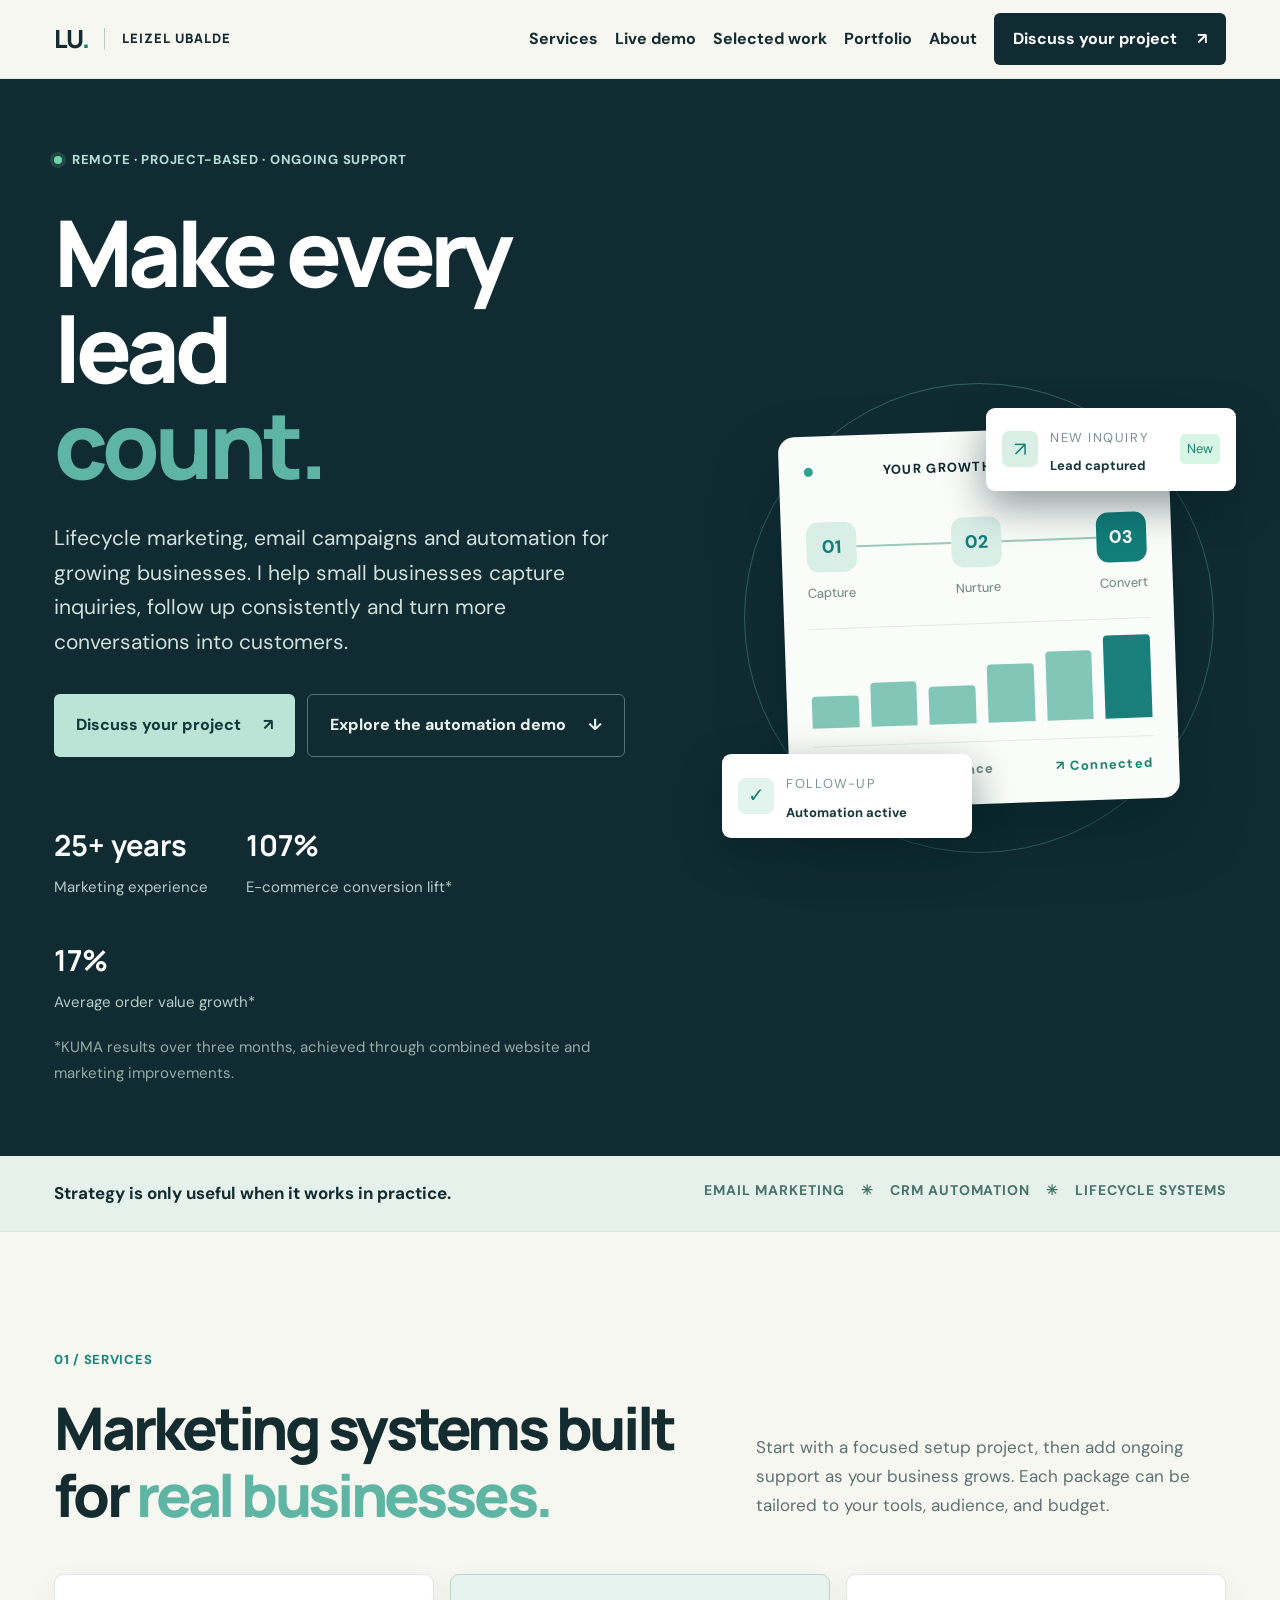
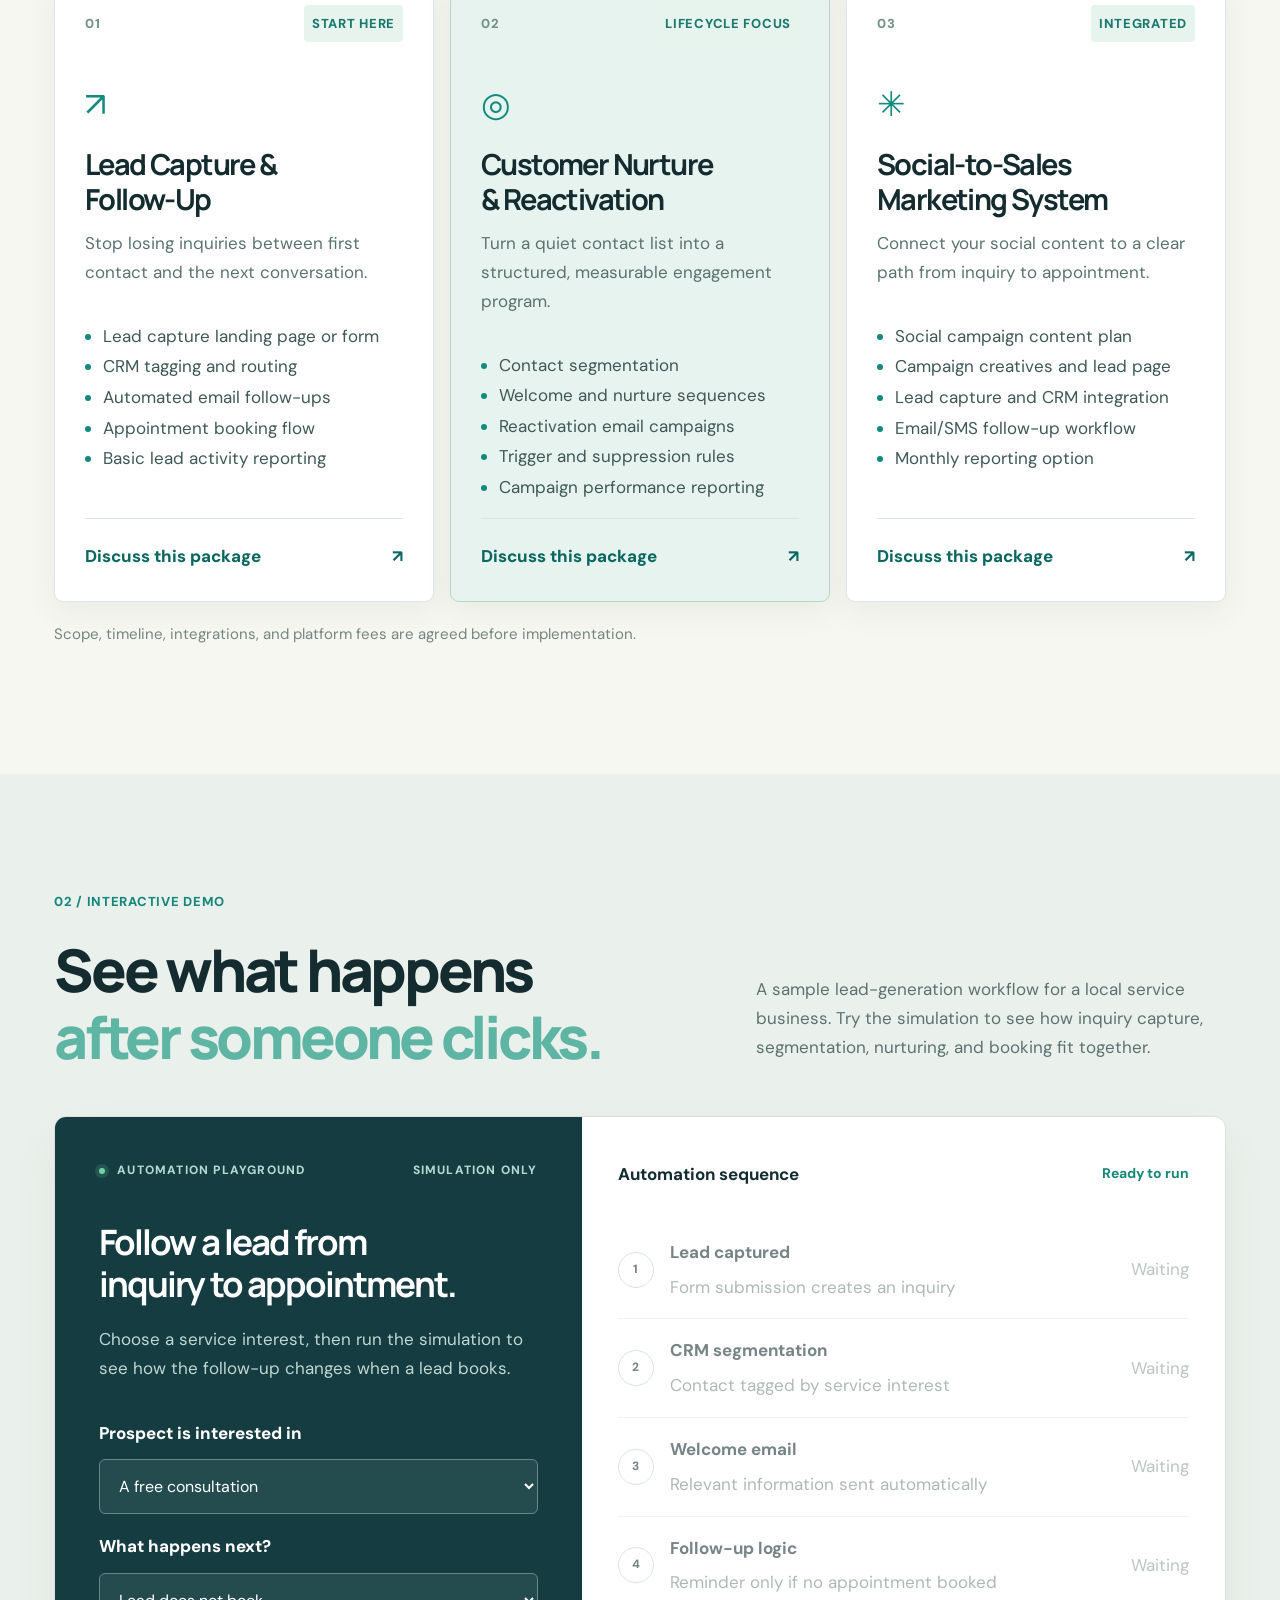
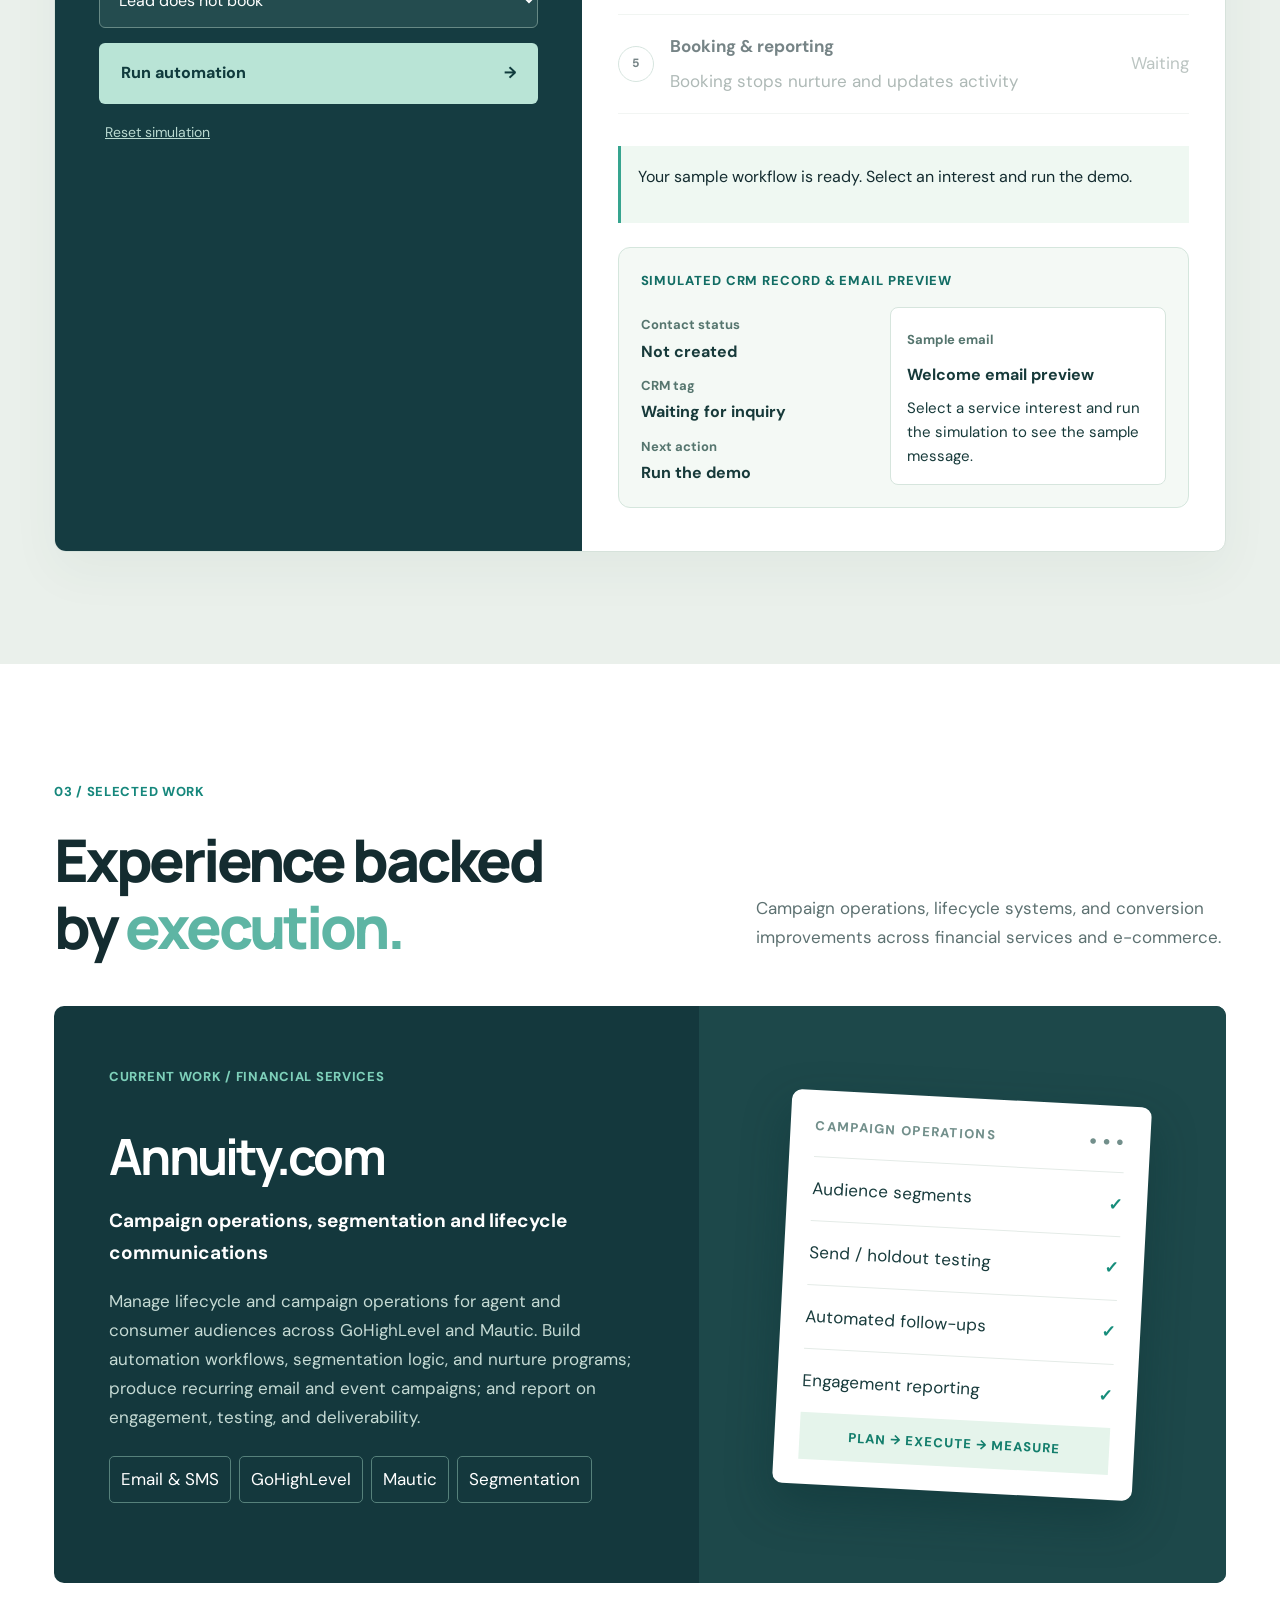
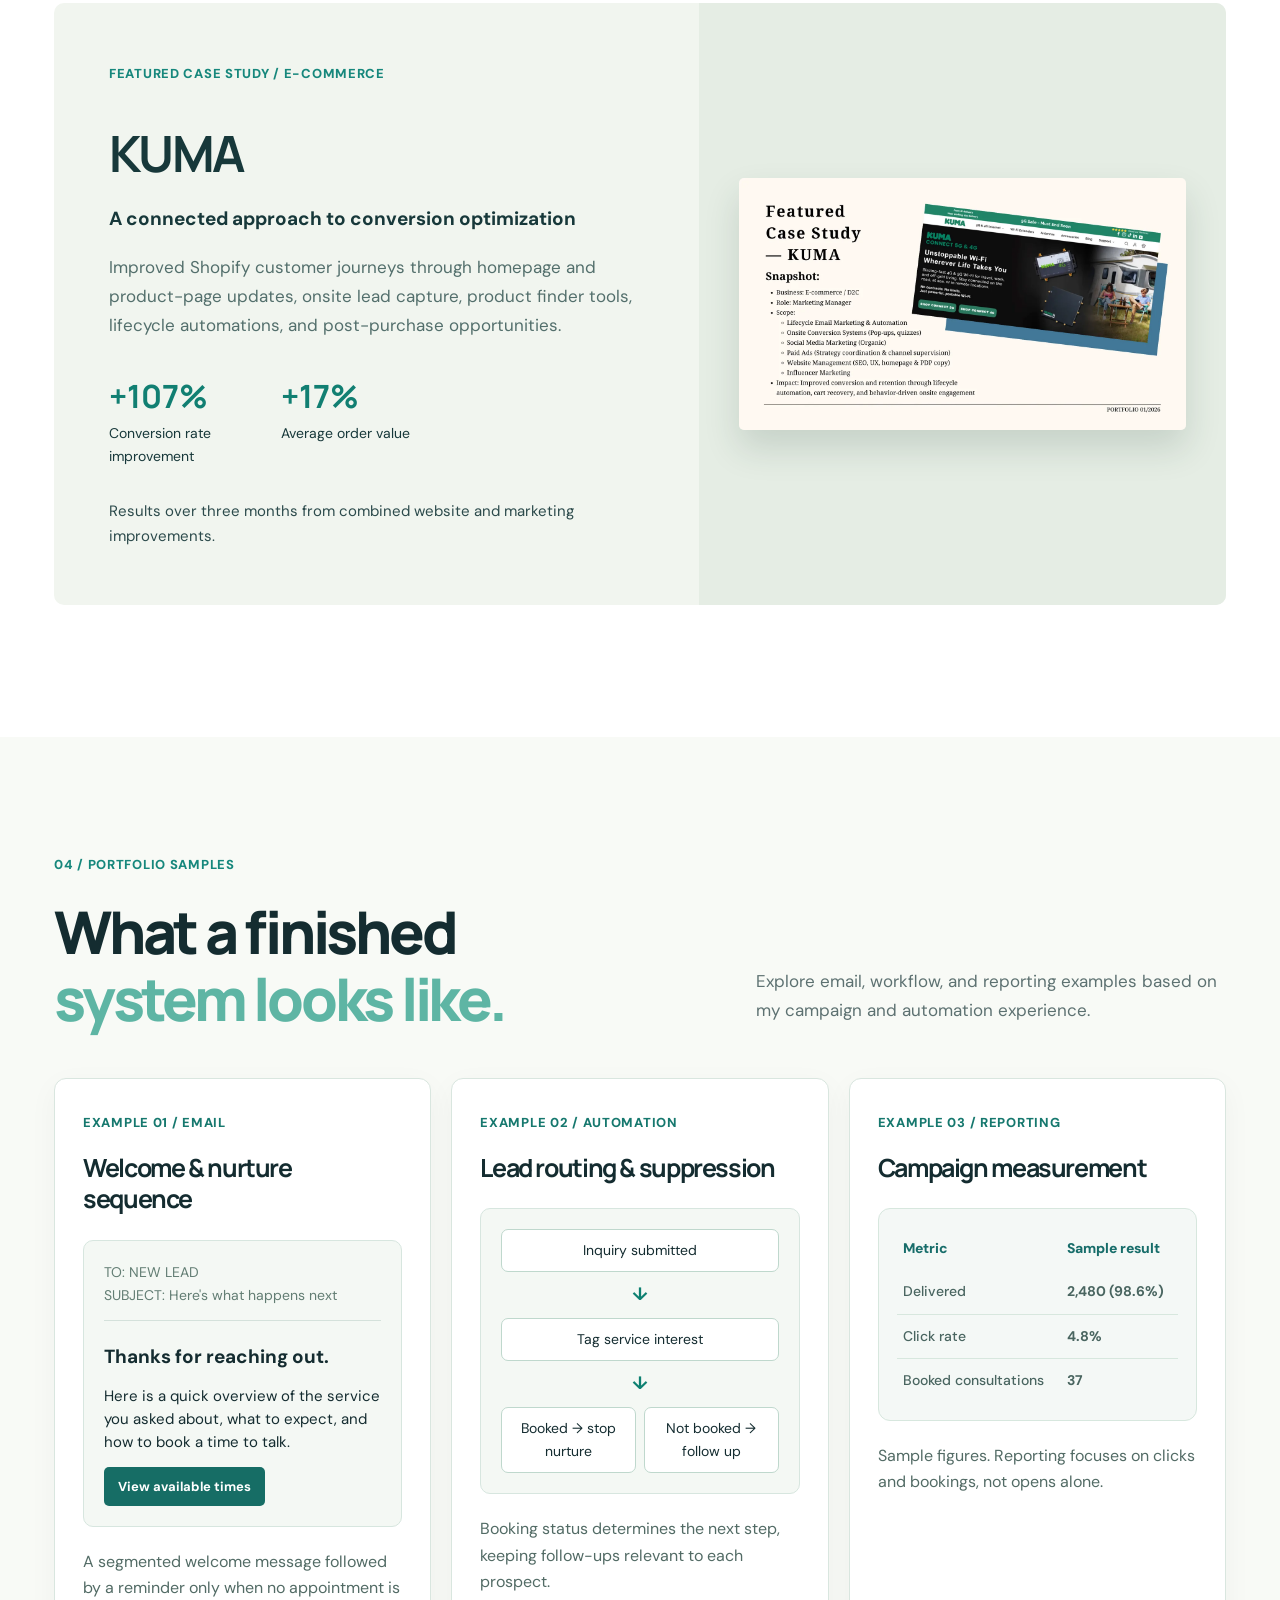
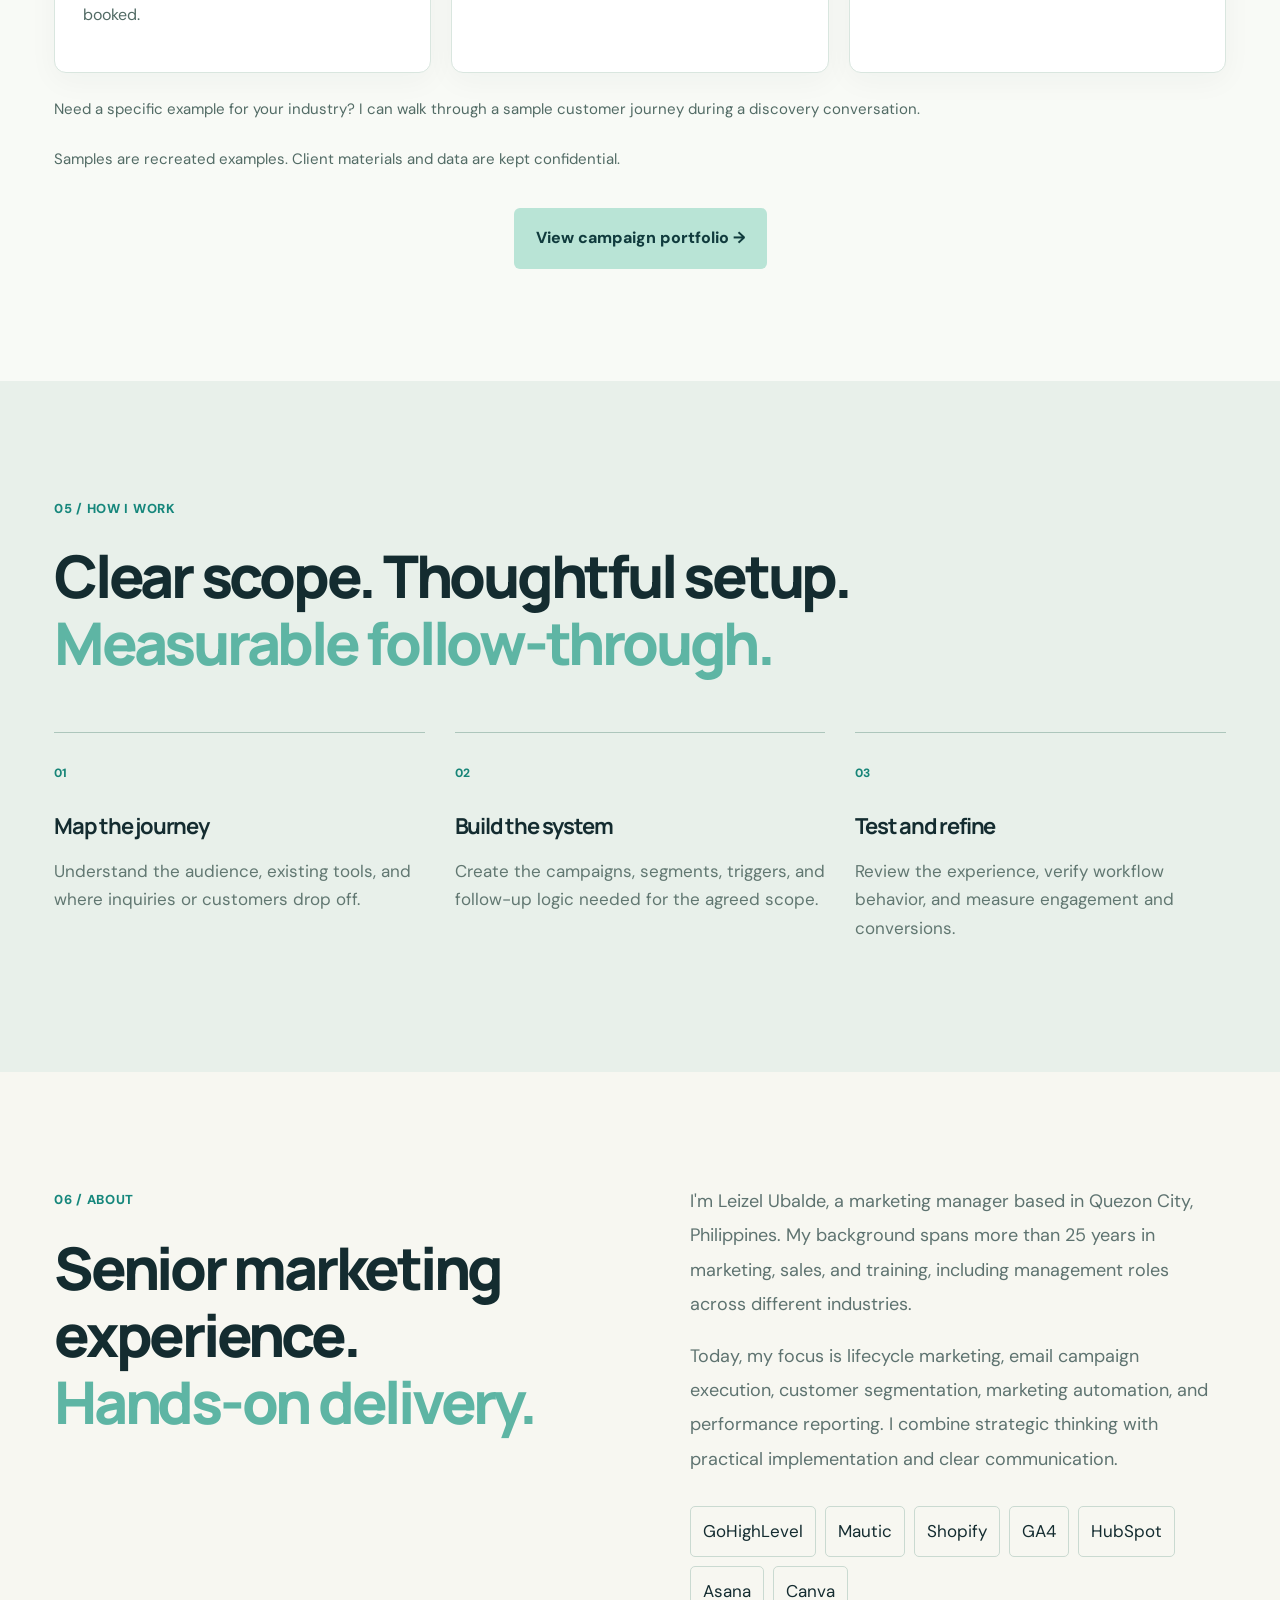
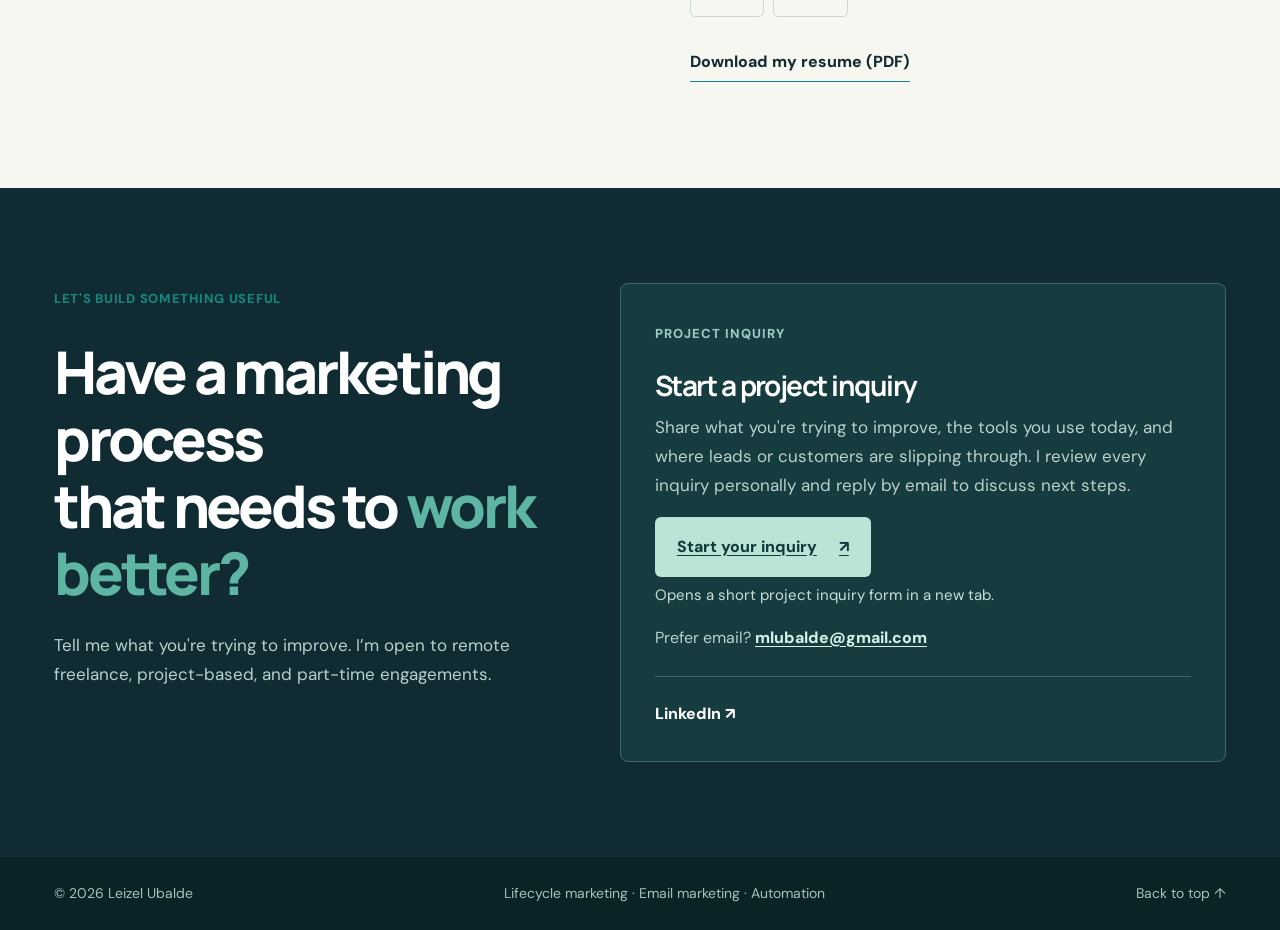
==== commit 4aeec107: "Remove image size attributes that distorted KUMA image on mobile Co-Authored-By: Claude Opus 5.5 <no" ====
--- a/index.html
+++ b/index.html
@@ -6,7 +6,7 @@
 <section class="intro-strip"><div class="wrap strip-inner"><span>Strategy is only useful when it works in practice.</span><span class="strip-right">EMAIL MARKETING <i>✳</i> CRM AUTOMATION <i>✳</i> LIFECYCLE SYSTEMS</span></div></section>
 <section class="section services" id="services"><div class="wrap"><div class="section-head"><div><span class="kicker">01 / SERVICES</span><h2>Marketing systems built<br/>for <em>real businesses.</em></h2></div><p>Start with a focused setup project, then add ongoing support as your business grows. Each package can be tailored to your tools, audience, and budget.</p></div><div class="package-grid"><article class="package"><div class="package-top"><span class="package-num">01</span><span class="package-tag">START HERE</span></div><div class="package-icon">↗</div><h3>Lead Capture &amp;<br/>Follow-Up</h3><p>Stop losing inquiries between first contact and the next conversation.</p><ul><li>Lead capture landing page or form</li><li>CRM tagging and routing</li><li>Automated email follow-ups</li><li>Appointment booking flow</li><li>Basic lead activity reporting</li></ul><a data-package="Lead Capture &amp; Follow-Up" href="https://docs.google.com/forms/d/e/1FAIpQLSfONw1o2_HvZQygLxeL57BWI8GHEEXWNvy_GHQLVHNqAqclEQ/viewform?usp=pp_url&amp;entry.1717519921=Lead%20Capture%20%26%20Follow-Up" rel="noopener noreferrer" target="_blank">Discuss this package <span>↗</span></a></article><article class="package featured"><div class="package-top"><span class="package-num">02</span><span class="package-tag">LIFECYCLE FOCUS</span></div><div class="package-icon">◎</div><h3>Customer Nurture<br/>&amp; Reactivation</h3><p>Turn a quiet contact list into a structured, measurable engagement program.</p><ul><li>Contact segmentation</li><li>Welcome and nurture sequences</li><li>Reactivation email campaigns</li><li>Trigger and suppression rules</li><li>Campaign performance reporting</li></ul><a data-package="Customer Nurture &amp; Reactivation" href="https://docs.google.com/forms/d/e/1FAIpQLSfONw1o2_HvZQygLxeL57BWI8GHEEXWNvy_GHQLVHNqAqclEQ/viewform?usp=pp_url&amp;entry.1717519921=Customer%20Nurture%20%26%20Reactivation" rel="noopener noreferrer" target="_blank">Discuss this package <span>↗</span></a></article><article class="package"><div class="package-top"><span class="package-num">03</span><span class="package-tag">INTEGRATED</span></div><div class="package-icon">✳</div><h3>Social-to-Sales<br/>Marketing System</h3><p>Connect your social content to a clear path from inquiry to appointment.</p><ul><li>Social campaign content plan</li><li>Campaign creatives and lead page</li><li>Lead capture and CRM integration</li><li>Email/SMS follow-up workflow</li><li>Monthly reporting option</li></ul><a data-package="Social-to-Sales Marketing System" href="https://docs.google.com/forms/d/e/1FAIpQLSfONw1o2_HvZQygLxeL57BWI8GHEEXWNvy_GHQLVHNqAqclEQ/viewform?usp=pp_url&amp;entry.1717519921=Social-to-Sales%20Marketing%20System" rel="noopener noreferrer" target="_blank">Discuss this package <span>↗</span></a></article></div><p class="package-note">Scope, timeline, integrations, and platform fees are agreed before implementation.</p></div></section>
 <section class="section demo-section" id="demo"><div class="wrap"><div class="section-head"><div><span class="kicker">02 / INTERACTIVE DEMO</span><h2>See what happens<br/><em>after someone clicks.</em></h2></div><p>A sample lead-generation workflow for a local service business. Try the simulation to see how inquiry capture, segmentation, nurturing, and booking fit together.</p></div><div class="demo-shell"><div class="demo-left"><div class="demo-topline"><span><span class="live-dot"></span> AUTOMATION PLAYGROUND</span><span>SIMULATION ONLY</span></div><h3>Follow a lead from<br/>inquiry to appointment.</h3><p>Choose a service interest, then run the simulation to see how the follow-up changes when a lead books.</p><label for="interest">Prospect is interested in</label><select id="interest"><option value="Consultation">A free consultation</option><option value="Service quote">A service quote</option><option value="Product information">Product information</option></select><label for="scenario">What happens next?</label><select id="scenario"><option value="no-booking">Lead does not book</option><option value="booked">Lead books a consultation</option></select><button class="btn primary demo-button" id="runDemo">Run automation <span>→</span></button><button class="reset" id="resetDemo">Reset simulation</button></div><div class="demo-right"><div class="demo-right-head"><strong>Automation sequence</strong><span aria-live="polite" id="demoStatus">Ready to run</span></div><ol class="workflow" id="workflow"><li><span class="step-circle">1</span><div><strong>Lead captured</strong><small>Form submission creates an inquiry</small></div><span class="step-state">Waiting</span></li><li><span class="step-circle">2</span><div><strong>CRM segmentation</strong><small>Contact tagged by service interest</small></div><span class="step-state">Waiting</span></li><li><span class="step-circle">3</span><div><strong>Welcome email</strong><small>Relevant information sent automatically</small></div><span class="step-state">Waiting</span></li><li><span class="step-circle">4</span><div><strong>Follow-up logic</strong><small>Reminder only if no appointment booked</small></div><span class="step-state">Waiting</span></li><li><span class="step-circle">5</span><div><strong>Booking &amp; reporting</strong><small>Booking stops nurture and updates activity</small></div><span class="step-state">Waiting</span></li></ol><div aria-live="polite" class="demo-output" id="demoOutput">Your sample workflow is ready. Select an interest and run the demo.</div><div aria-live="polite" class="demo-preview" id="demoPreview"><div class="preview-heading">SIMULATED CRM RECORD &amp; EMAIL PREVIEW</div><div class="preview-grid"><div><span class="preview-label">Contact status</span><strong id="previewStatus">Not created</strong><span class="preview-label">CRM tag</span><strong id="previewTag">Waiting for inquiry</strong><span class="preview-label">Next action</span><strong id="previewAction">Run the demo</strong></div><div class="email-preview"><span class="preview-label">Sample email</span><strong id="previewSubject">Welcome email preview</strong><p id="previewBody">Select a service interest and run the simulation to see the sample message.</p></div></div></div></div></div></div></section>
-<section class="section work" id="work"><div class="wrap"><div class="section-head"><div><span class="kicker">03 / SELECTED WORK</span><h2>Experience backed<br/>by <em>execution.</em></h2></div><p>Campaign operations, lifecycle systems, and conversion improvements across financial services and e-commerce.</p></div><div class="case case-dark"><div class="case-copy"><span class="case-overline">CURRENT WORK / FINANCIAL SERVICES</span><h3>Annuity.com</h3><p class="case-subtitle">Campaign operations, segmentation and lifecycle communications</p><p>Manage lifecycle and campaign operations for agent and consumer audiences across GoHighLevel and Mautic. Build automation workflows, segmentation logic, and nurture programs; produce recurring email and event campaigns; and report on engagement, testing, and deliverability.</p><div class="chips"><span>Email &amp; SMS</span><span>GoHighLevel</span><span>Mautic</span><span>Segmentation</span></div></div><div class="case-graphic"><div class="dashboard"><div class="dash-head"><span>CAMPAIGN OPERATIONS</span><span>● ● ●</span></div><div class="dash-row"><span>Audience segments</span><b>✓</b></div><div class="dash-row"><span>Send / holdout testing</span><b>✓</b></div><div class="dash-row"><span>Automated follow-ups</span><b>✓</b></div><div class="dash-row"><span>Engagement reporting</span><b>✓</b></div><div class="dash-footer">PLAN → EXECUTE → MEASURE</div></div></div></div><div class="case case-light"><div class="case-copy"><span class="case-overline">FEATURED CASE STUDY / E-COMMERCE</span><h3>KUMA</h3><p class="case-subtitle">A connected approach to conversion optimization</p><p>Improved Shopify customer journeys through homepage and product-page updates, onsite lead capture, product finder tools, lifecycle automations, and post-purchase opportunities.</p><div class="result-row"><div><strong>+107%</strong><span>Conversion rate improvement</span></div><div><strong>+17%</strong><span>Average order value</span></div></div><small class="case-note">Results over three months from combined website and marketing improvements.</small></div><div class="case-image"><img alt="KUMA Shopify homepage and product page redesign" loading="lazy" src="assets/kuma-case.webp" width="1440" height="810"/></div></div></div></section>
+<section class="section work" id="work"><div class="wrap"><div class="section-head"><div><span class="kicker">03 / SELECTED WORK</span><h2>Experience backed<br/>by <em>execution.</em></h2></div><p>Campaign operations, lifecycle systems, and conversion improvements across financial services and e-commerce.</p></div><div class="case case-dark"><div class="case-copy"><span class="case-overline">CURRENT WORK / FINANCIAL SERVICES</span><h3>Annuity.com</h3><p class="case-subtitle">Campaign operations, segmentation and lifecycle communications</p><p>Manage lifecycle and campaign operations for agent and consumer audiences across GoHighLevel and Mautic. Build automation workflows, segmentation logic, and nurture programs; produce recurring email and event campaigns; and report on engagement, testing, and deliverability.</p><div class="chips"><span>Email &amp; SMS</span><span>GoHighLevel</span><span>Mautic</span><span>Segmentation</span></div></div><div class="case-graphic"><div class="dashboard"><div class="dash-head"><span>CAMPAIGN OPERATIONS</span><span>● ● ●</span></div><div class="dash-row"><span>Audience segments</span><b>✓</b></div><div class="dash-row"><span>Send / holdout testing</span><b>✓</b></div><div class="dash-row"><span>Automated follow-ups</span><b>✓</b></div><div class="dash-row"><span>Engagement reporting</span><b>✓</b></div><div class="dash-footer">PLAN → EXECUTE → MEASURE</div></div></div></div><div class="case case-light"><div class="case-copy"><span class="case-overline">FEATURED CASE STUDY / E-COMMERCE</span><h3>KUMA</h3><p class="case-subtitle">A connected approach to conversion optimization</p><p>Improved Shopify customer journeys through homepage and product-page updates, onsite lead capture, product finder tools, lifecycle automations, and post-purchase opportunities.</p><div class="result-row"><div><strong>+107%</strong><span>Conversion rate improvement</span></div><div><strong>+17%</strong><span>Average order value</span></div></div><small class="case-note">Results over three months from combined website and marketing improvements.</small></div><div class="case-image"><img alt="KUMA Shopify homepage and product page redesign" loading="lazy" src="assets/kuma-case.webp"/></div></div></div></section>
 <section class="section samples" id="samples"><div class="wrap"><div class="section-head"><div><span class="kicker">04 / PORTFOLIO SAMPLES</span><h2>What a finished<br/><em>system looks like.</em></h2></div><p>Explore email, workflow, and reporting examples based on my campaign and automation experience.</p></div><div class="sample-grid"><article class="sample-card"><span class="sample-label">EXAMPLE 01 / EMAIL</span><h3>Welcome &amp; nurture sequence</h3><div class="email-mock"><div class="email-top">TO: NEW LEAD<br/>SUBJECT: Here's what happens next</div><strong>Thanks for reaching out.</strong><p>Here is a quick overview of the service you asked about, what to expect, and how to book a time to talk.</p><span class="fake-cta">View available times</span></div><p>A segmented welcome message followed by a reminder only when no appointment is booked.</p></article><article class="sample-card"><span class="sample-label">EXAMPLE 02 / AUTOMATION</span><h3>Lead routing &amp; suppression</h3><div class="logic-mock"><span>Inquiry submitted</span><b>↓</b><span>Tag service interest</span><b>↓</b><div class="logic-split"><span>Booked → stop nurture</span><span>Not booked → follow up</span></div></div><p>Booking status determines the next step, keeping follow-ups relevant to each prospect.</p></article><article class="sample-card"><span class="sample-label">EXAMPLE 03 / REPORTING</span><h3>Campaign measurement</h3><div class="reporting-sample"><table class="sample-report-table"><thead><tr><th scope="col">Metric</th><th scope="col">Sample result</th></tr></thead><tbody><tr><th scope="row">Delivered</th><td>2,480 (98.6%)</td></tr><tr><th scope="row">Click rate</th><td>4.8%</td></tr><tr><th scope="row">Booked consultations</th><td>37</td></tr></tbody></table></div><p>Sample figures. Reporting focuses on clicks and bookings, not opens alone.</p></article></div><p class="sample-note">Need a specific example for your industry? I can walk through a sample customer journey during a discovery conversation.</p><p class="sample-note">Samples are recreated examples. Client materials and data are kept confidential.</p><p class="portfolio-link-wrap"><a class="btn primary" href="portfolio.html">View campaign portfolio →</a></p></div></section><section class="section approach"><div class="wrap"><span class="kicker">05 / HOW I WORK</span><h2>Clear scope. Thoughtful setup.<br/><em>Measurable follow-through.</em></h2><div class="approach-grid"><div><span>01</span><h3>Map the journey</h3><p>Understand the audience, existing tools, and where inquiries or customers drop off.</p></div><div><span>02</span><h3>Build the system</h3><p>Create the campaigns, segments, triggers, and follow-up logic needed for the agreed scope.</p></div><div><span>03</span><h3>Test and refine</h3><p>Review the experience, verify workflow behavior, and measure engagement and conversions.</p></div></div></div></section>
 <section class="section about" id="about"><div class="wrap about-grid"><div><span class="kicker">06 / ABOUT</span><h2>Senior marketing experience.<br/><em>Hands-on delivery.</em></h2></div><div><p>I'm Leizel Ubalde, a marketing manager based in Quezon City, Philippines. My background spans more than 25 years in marketing, sales, and training, including management roles across different industries.</p><p>Today, my focus is lifecycle marketing, email campaign execution, customer segmentation, marketing automation, and performance reporting. I combine strategic thinking with practical implementation and clear communication.</p><div class="tools"><span>GoHighLevel</span><span>Mautic</span><span>Shopify</span><span>GA4</span><span>HubSpot</span><span>Asana</span><span>Canva</span></div><a class="text-link" download="" href="Leizel_Ubalde_Resume.pdf">Download my resume (PDF)</a></div></div></section>
 <section class="contact" id="contact"><div class="wrap contact-grid"><div><span class="kicker">LET'S BUILD SOMETHING USEFUL</span><h2>Have a marketing process<br/>that needs to <em>work better?</em></h2><p>Tell me what you're trying to improve. I’m open to remote freelance, project-based, and part-time engagements.</p></div><div class="contact-card"><span>PROJECT INQUIRY</span><h3>Start a project inquiry</h3><p>Share what you're trying to improve, the tools you use today, and where leads or customers are slipping through. I review every inquiry personally and reply by email to discuss next steps.</p><a class="btn primary" href="https://docs.google.com/forms/d/e/1FAIpQLSfONw1o2_HvZQygLxeL57BWI8GHEEXWNvy_GHQLVHNqAqclEQ/viewform" rel="noopener noreferrer" target="_blank">Start your inquiry <span>↗</span></a><p class="form-note">Opens a short project inquiry form in a new tab.</p><p class="direct-email">Prefer email? <a href="mailto:mlubalde@gmail.com?subject=Marketing%20project%20inquiry">mlubalde@gmail.com</a></p><div class="contact-links"><a href="https://www.linkedin.com/in/leizel-ubalde/" rel="noopener noreferrer" target="_blank">LinkedIn ↗</a></div></div></div></section></main><footer><div class="wrap footer-inner"><span>© <span id="year">2026</span> Leizel Ubalde</span><span>Lifecycle marketing · Email marketing · Automation</span><a href="#top">Back to top ↑</a></div></footer><script src="script.js"></script></body></html>
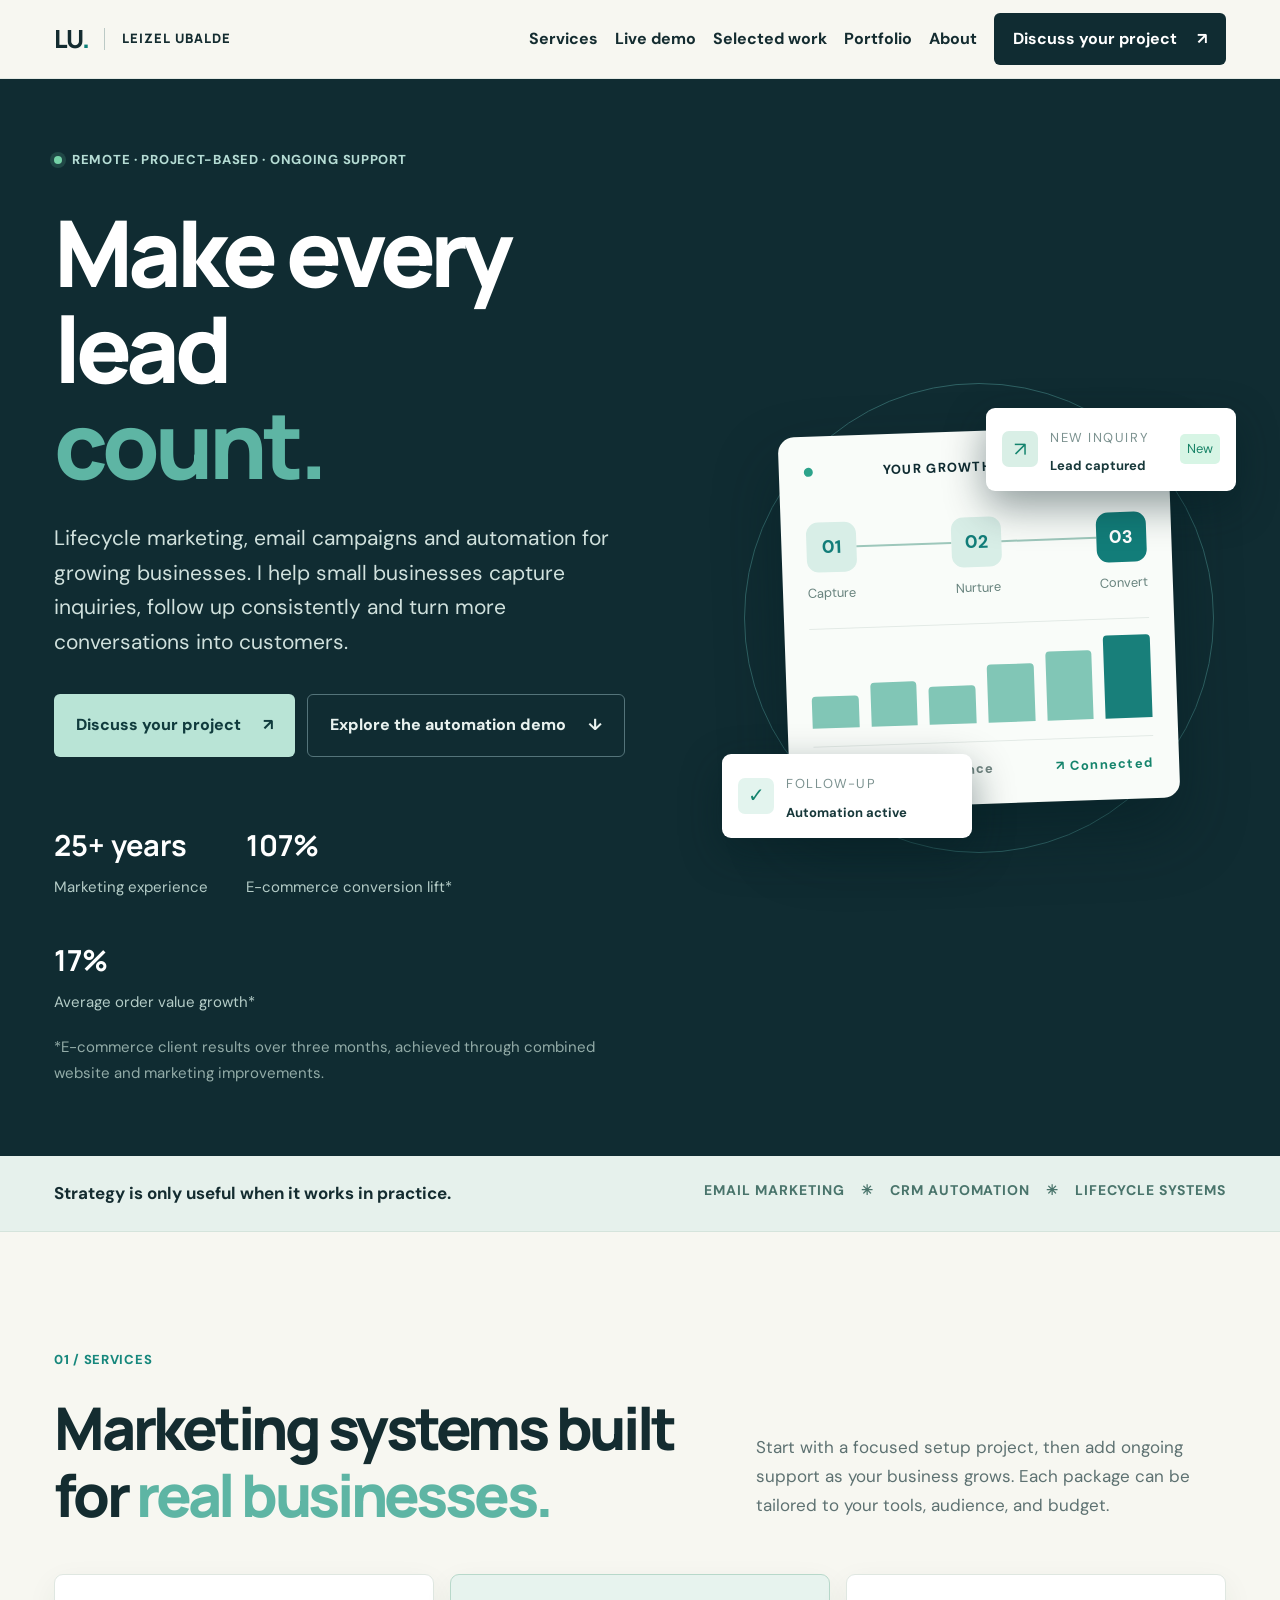
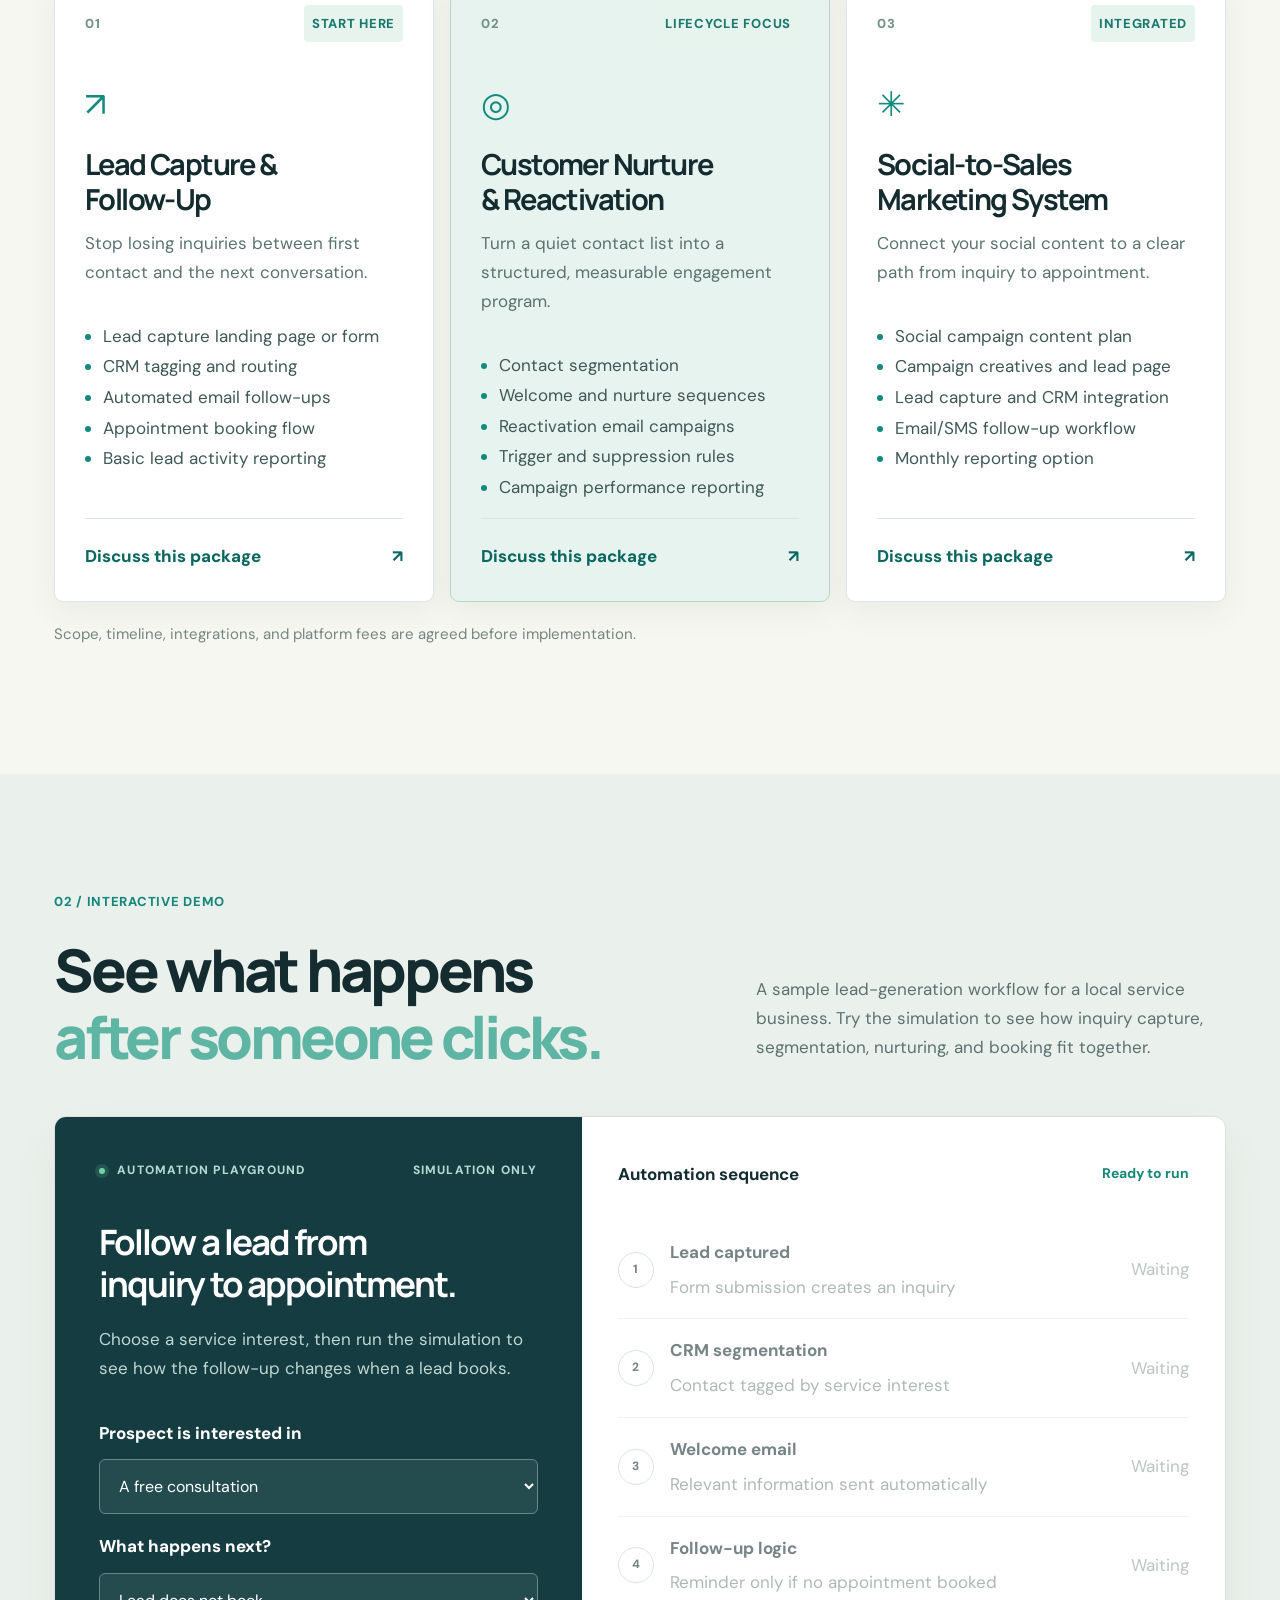
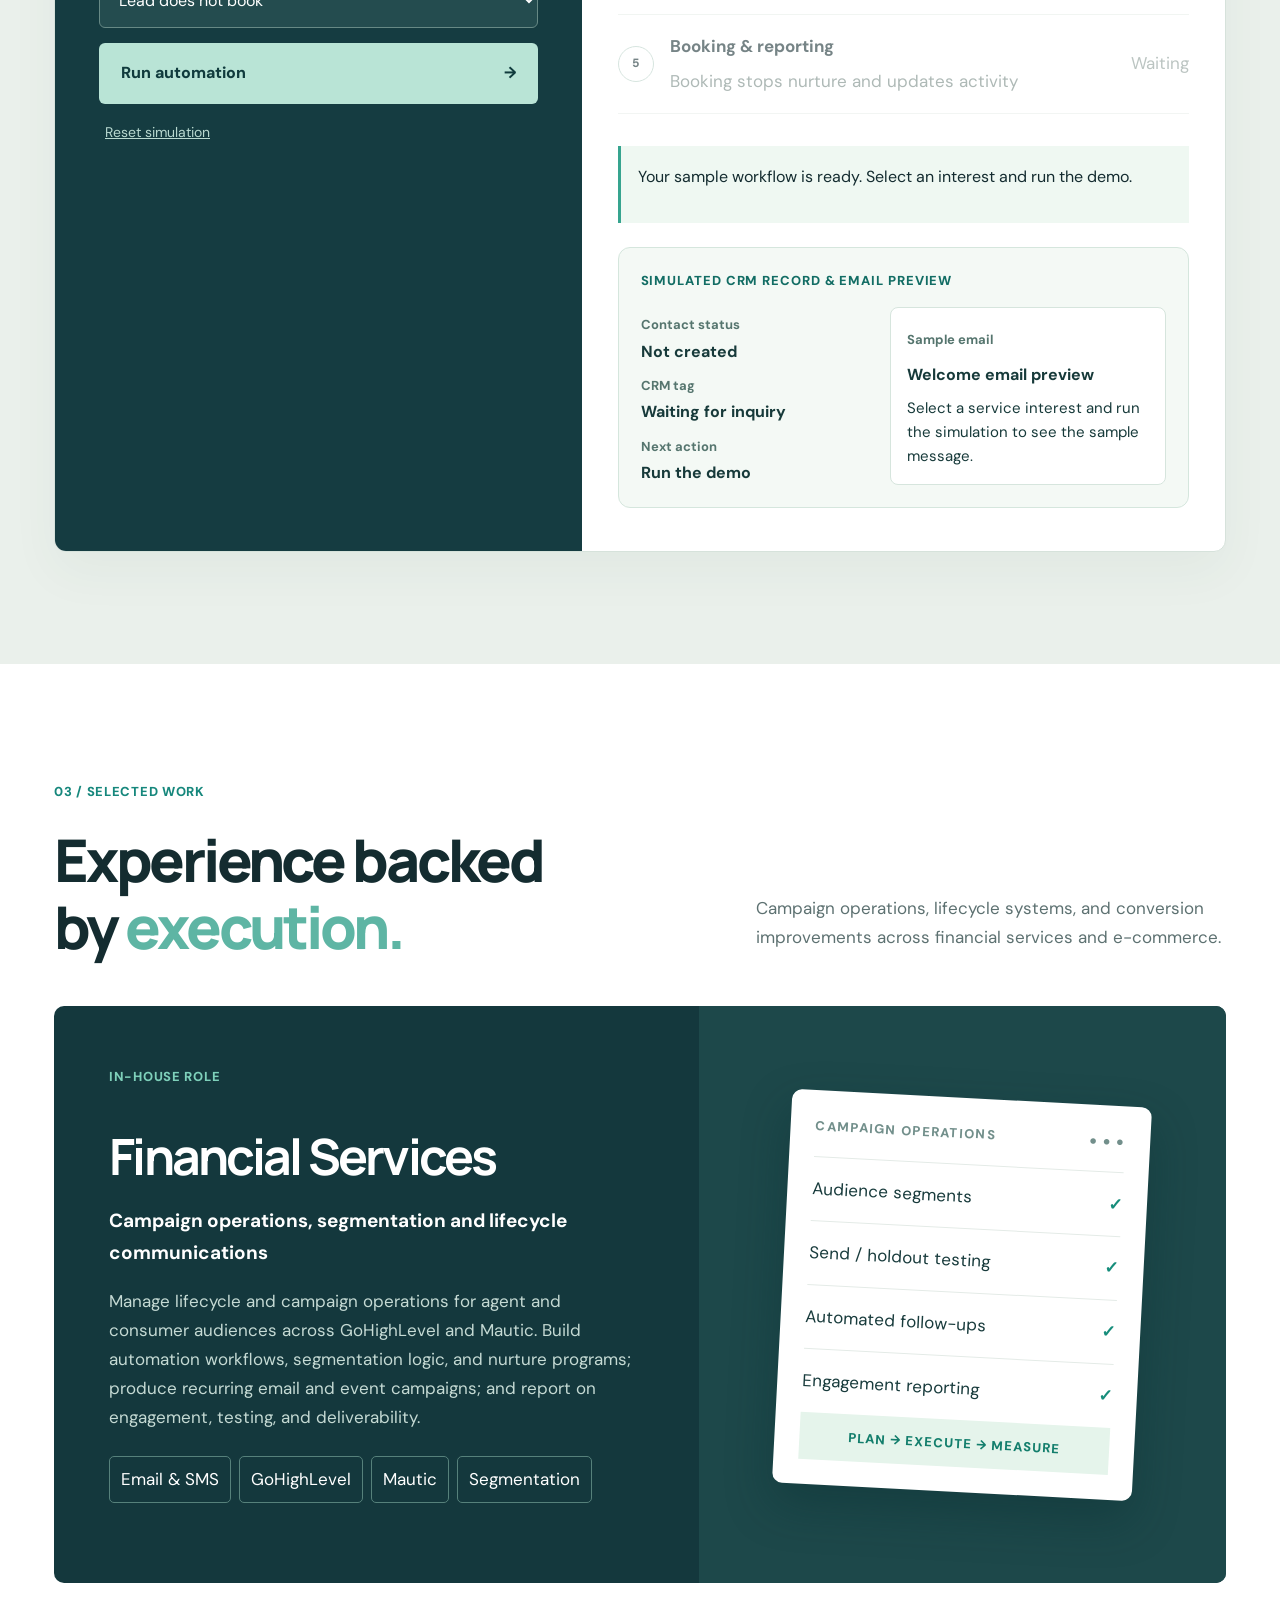
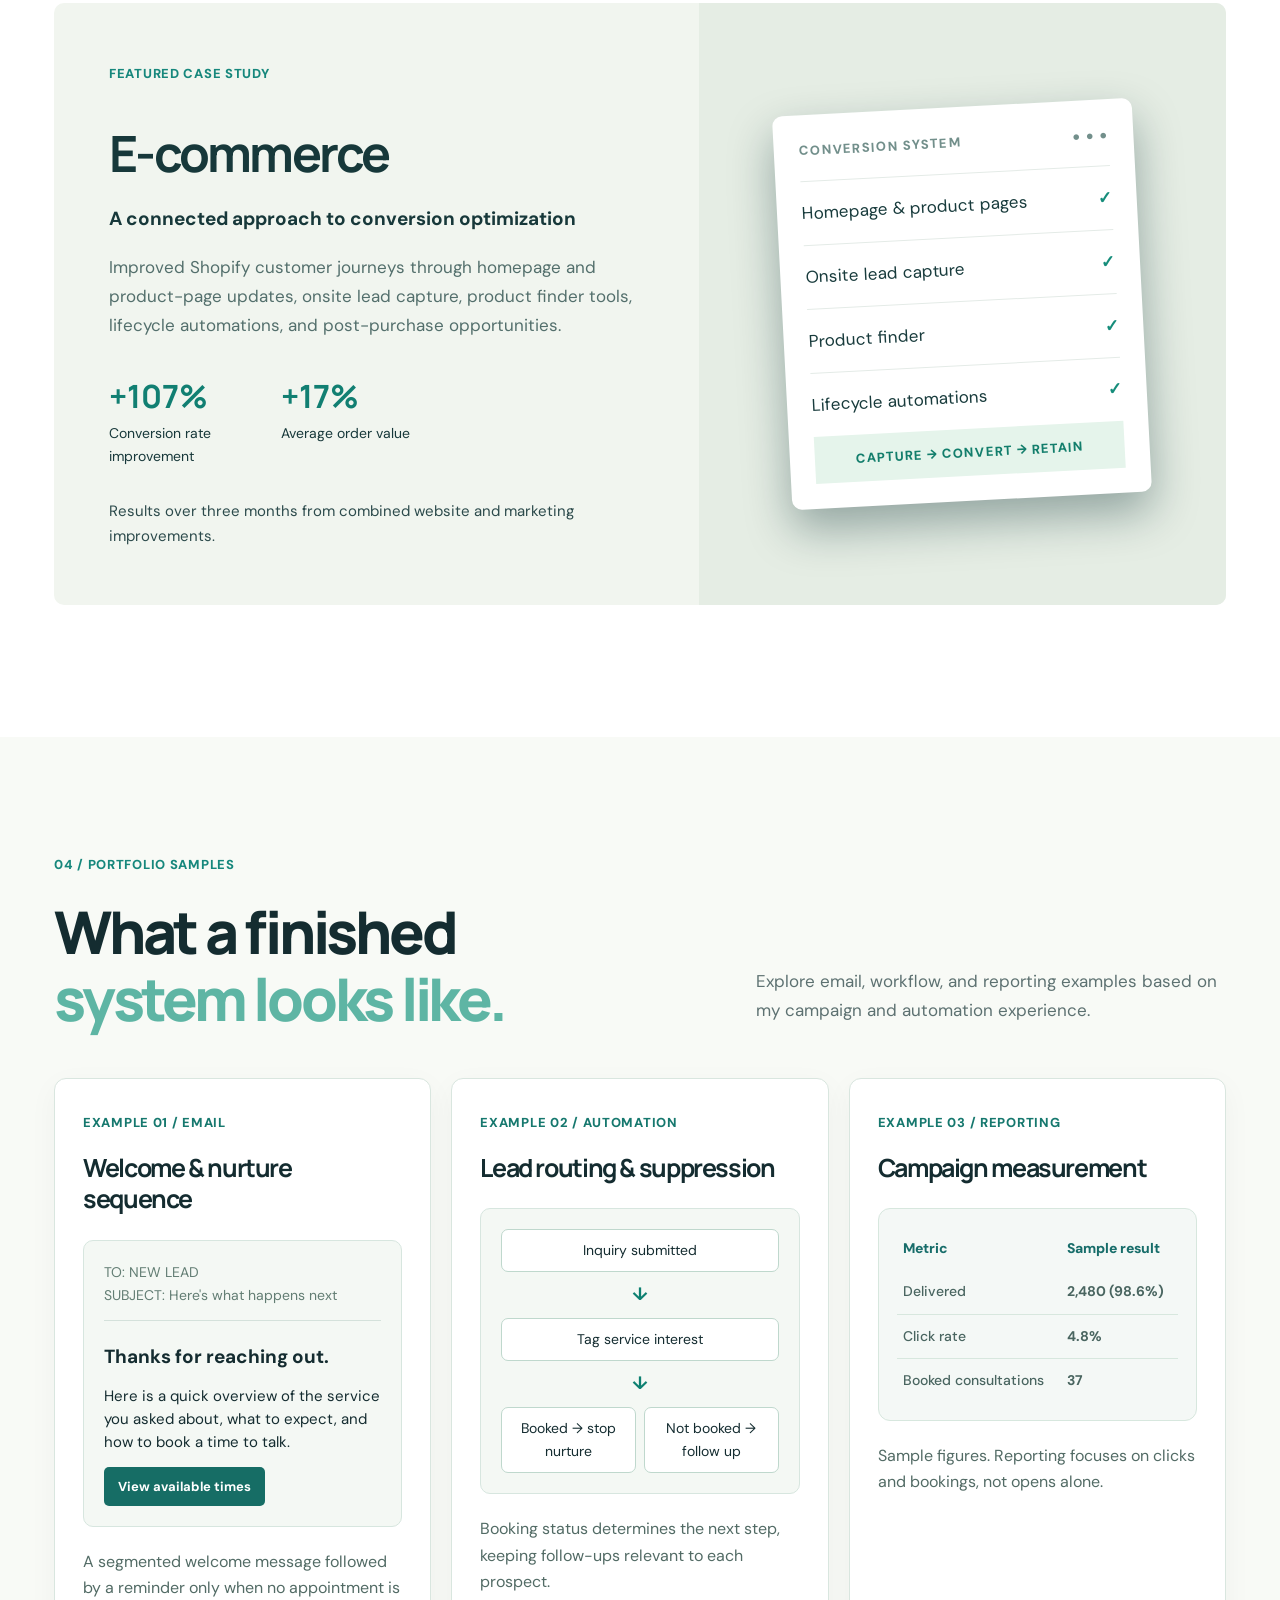
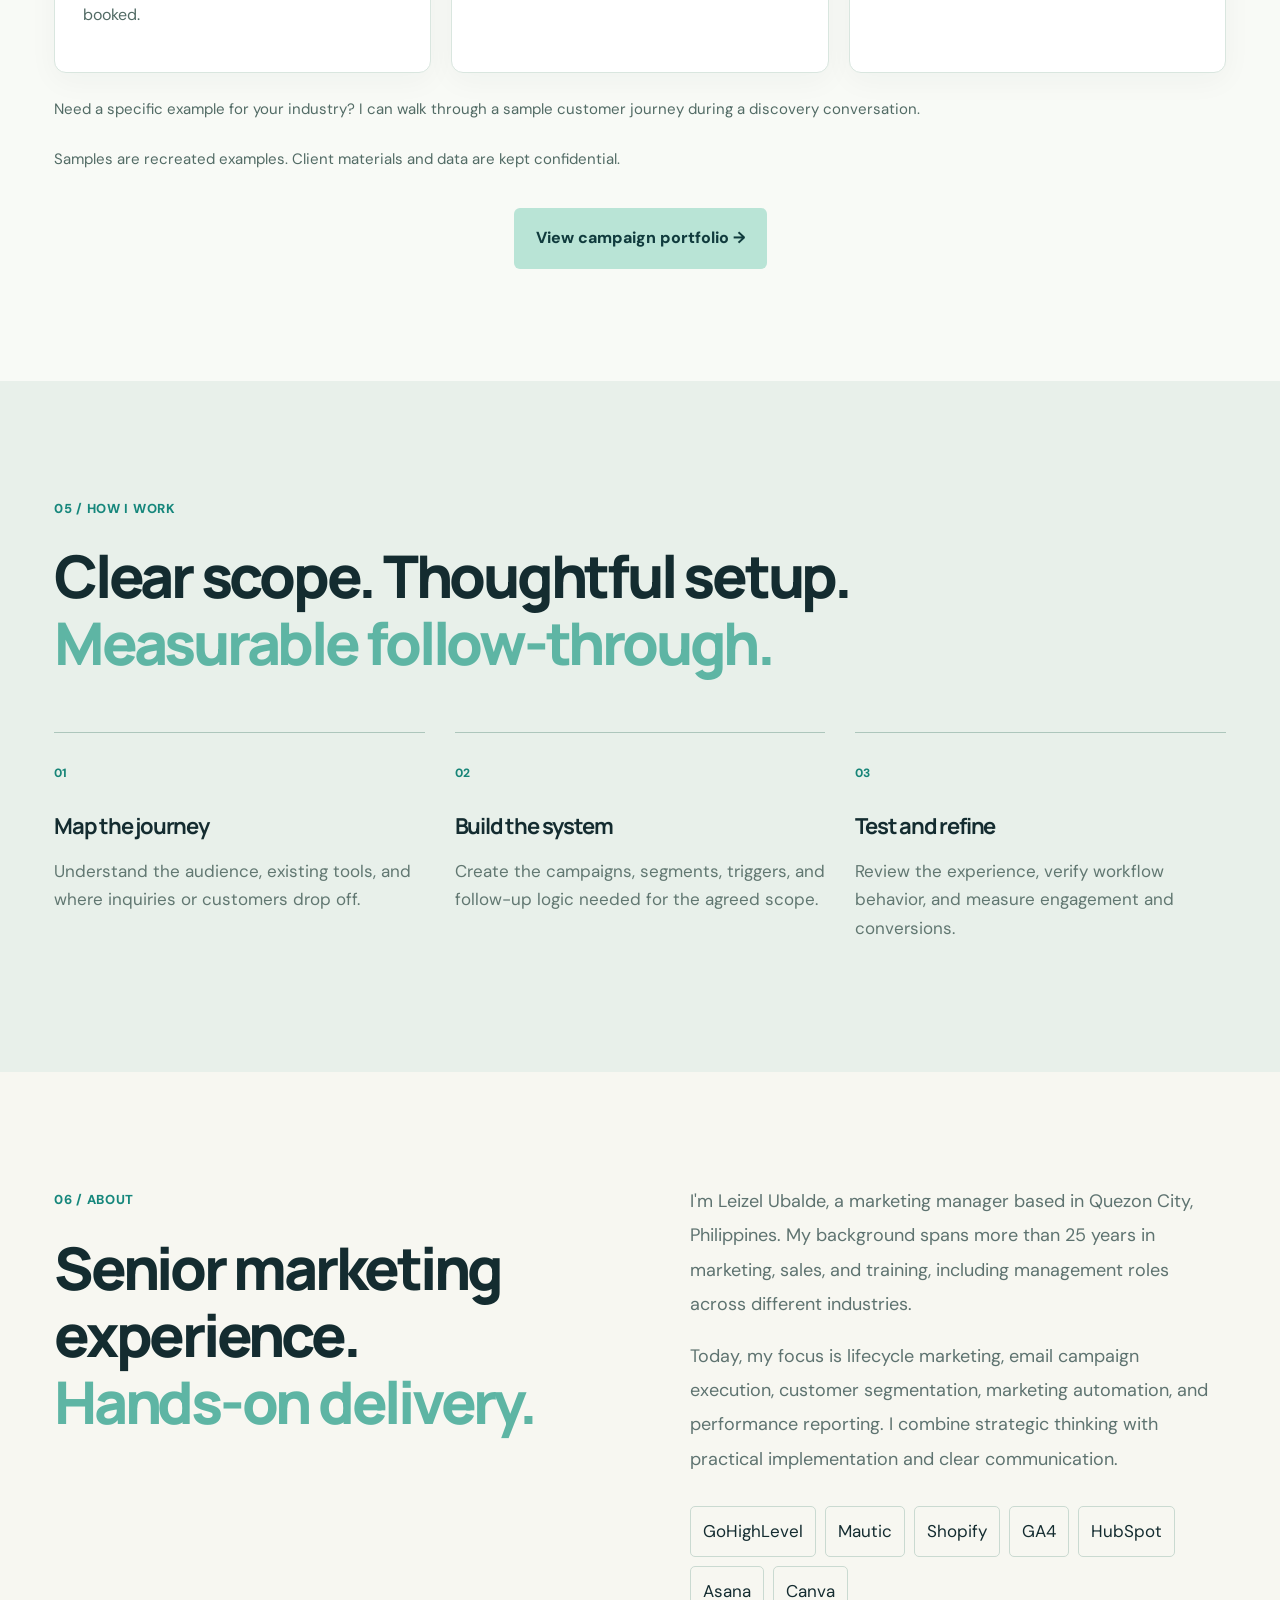
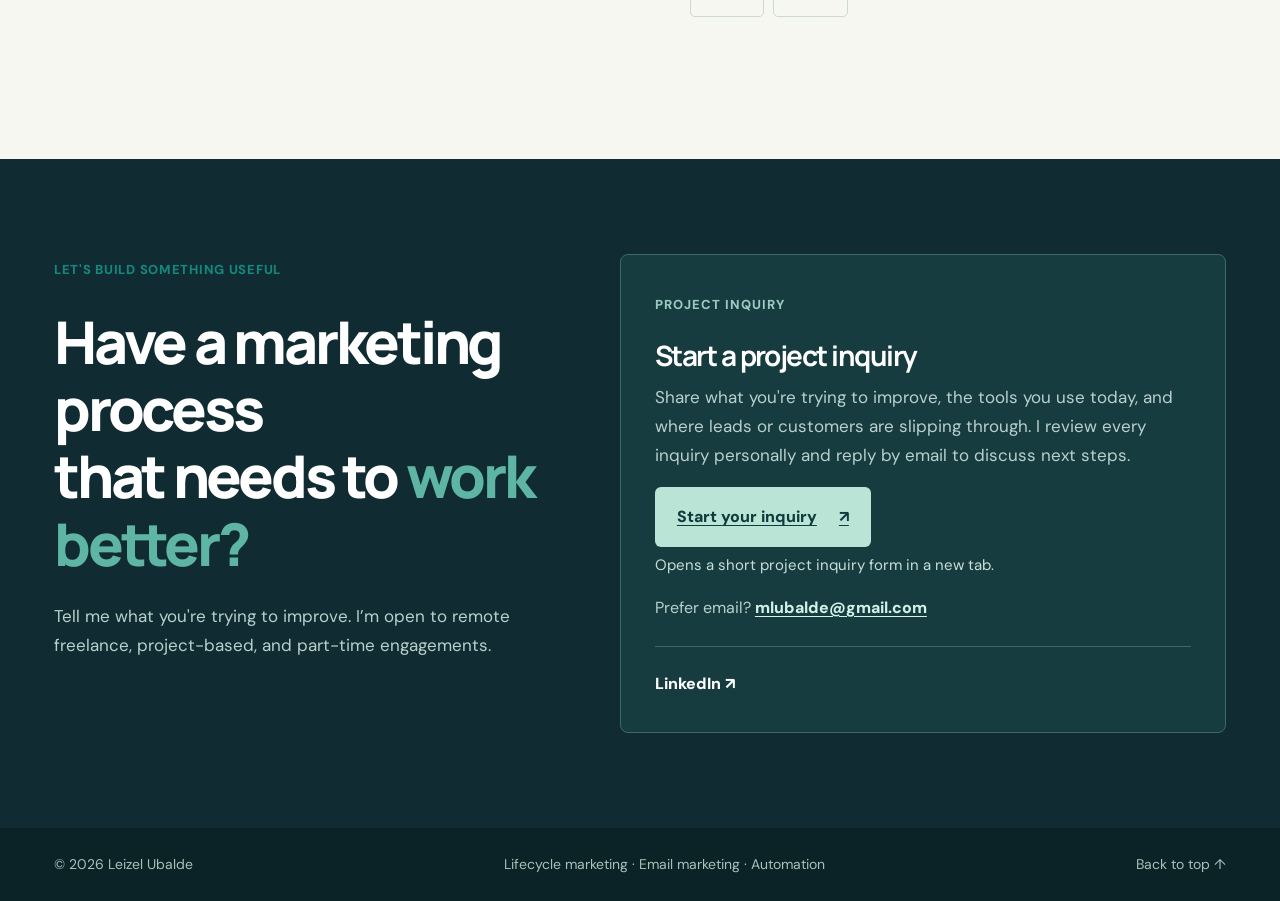
==== commit bc241463: "Remove employer and client names, branded screenshots, and resume link Co-Authored-By: Claude Opus 5" ====
--- a/index.html
+++ b/index.html
@@ -1,12 +1,12 @@
 <!DOCTYPE html>
 
-<html lang="en"><head><meta charset="utf-8"/><meta content="width=device-width,initial-scale=1" name="viewport"/><meta content="#102c32" name="theme-color"/><meta content="Leizel Ubalde helps growing businesses capture leads, build email marketing systems and automate customer follow-up. Remote freelance and project-based marketing support." name="description"/><title>Leizel Ubalde | Lifecycle Marketing &amp; Automation</title><link href="https://fonts.googleapis.com" rel="preconnect"/><link crossorigin="" href="https://fonts.gstatic.com" rel="preconnect"/><link href="https://fonts.googleapis.com/css2?family=DM+Sans:wght@400;500;600;700&amp;family=Manrope:wght@400;500;600;700;800&amp;display=swap" rel="stylesheet"/><link href="styles.css" rel="stylesheet"/><meta content="website" property="og:type"/><meta content="Leizel Ubalde | Lifecycle Marketing &amp; Automation" property="og:title"/><meta content="Email marketing, lifecycle automation and lead follow-up systems for growing businesses. Explore service packages and an interactive workflow demo." property="og:description"/><meta content="summary_large_image" name="twitter:card"/><meta content="Leizel Ubalde | Lifecycle Marketing &amp; Automation" name="twitter:title"/><meta content="Practical email marketing, lifecycle automation and lead follow-up for growing businesses." name="twitter:description"/><link href="favicon.svg" rel="icon" type="image/svg+xml"/><meta content="index, follow" name="robots"/></head>
+<html lang="en"><head><meta charset="utf-8"/><meta content="width=device-width,initial-scale=1" name="viewport"/><meta content="#102c32" name="theme-color"/><meta content="Leizel Ubalde helps growing businesses capture leads, build email marketing systems and automate customer follow-up. Remote freelance and project-based marketing support." name="description"/><title>Leizel Ubalde | Lifecycle Marketing &amp; Automation</title><link href="https://fonts.googleapis.com" rel="preconnect"/><link crossorigin="" href="https://fonts.gstatic.com" rel="preconnect"/><link href="https://fonts.googleapis.com/css2?family=DM+Sans:wght@400;500;600;700&amp;family=Manrope:wght@400;500;600;700;800&amp;display=swap" rel="stylesheet"/><link href="styles.css" rel="stylesheet"/><meta content="website" property="og:type"/><meta content="Leizel Ubalde | Lifecycle Marketing &amp; Automation" property="og:title"/><meta content="Email marketing, lifecycle automation and lead follow-up systems for growing businesses. Explore service packages and an interactive workflow demo." property="og:description"/><meta content="summary_large_image" name="twitter:card"/><meta content="https://leizelubalde.github.io/" property="og:url"/><meta content="https://leizelubalde.github.io/assets/og-image.jpg" property="og:image"/><meta content="1200" property="og:image:width"/><meta content="630" property="og:image:height"/><meta content="Leizel Ubalde, Lifecycle Marketing and Automation: Make every lead count." property="og:image:alt"/><meta content="https://leizelubalde.github.io/assets/og-image.jpg" name="twitter:image"/><meta content="Leizel Ubalde | Lifecycle Marketing &amp; Automation" name="twitter:title"/><meta content="Practical email marketing, lifecycle automation and lead follow-up for growing businesses." name="twitter:description"/><link href="favicon.svg" rel="icon" type="image/svg+xml"/><meta content="index, follow" name="robots"/></head>
 <body><header class="site-header"><div class="wrap nav"><a aria-label="Leizel Ubalde home" class="brand" href="#top">LU<span class="brand-dot">.</span><span class="brand-name">LEIZEL UBALDE</span></a><button aria-controls="navLinks" aria-expanded="false" aria-label="Toggle navigation menu" class="menu-toggle" id="menuToggle">Menu <span aria-hidden="true">☰</span></button><nav aria-label="Main navigation" id="navLinks"><a href="#services">Services</a><a href="#demo">Live demo</a><a href="#work">Selected work</a><a href="portfolio.html">Portfolio</a><a href="#about">About</a><a class="nav-cta" href="https://docs.google.com/forms/d/e/1FAIpQLSfONw1o2_HvZQygLxeL57BWI8GHEEXWNvy_GHQLVHNqAqclEQ/viewform" rel="noopener noreferrer" target="_blank">Discuss your project <span aria-hidden="true">↗</span></a></nav></div></header>
-<main id="top"><section class="hero"><div class="wrap hero-grid"><div><div class="eyebrow"><span class="status-dot"></span> REMOTE · PROJECT-BASED · ONGOING SUPPORT</div><h1>Make every lead<br/><em>count.</em></h1><p class="hero-lede">Lifecycle marketing, email campaigns and automation for growing businesses. I help small businesses capture inquiries, follow up consistently and turn more conversations into customers.</p><div class="hero-actions"><a class="btn primary" href="https://docs.google.com/forms/d/e/1FAIpQLSfONw1o2_HvZQygLxeL57BWI8GHEEXWNvy_GHQLVHNqAqclEQ/viewform" rel="noopener noreferrer" target="_blank">Discuss your project <span>↗</span></a><a class="btn ghost" href="#demo">Explore the automation demo <span>↓</span></a></div><div class="hero-proof"><div><strong>25+ years</strong><small>Marketing experience</small></div><div><strong>107%</strong><small>E-commerce conversion lift*</small></div><div><strong>17%</strong><small>Average order value growth*</small></div></div><p class="footnote">*KUMA results over three months, achieved through combined website and marketing improvements.</p></div><div aria-label="Illustration of connected marketing systems" class="hero-art"><div class="orbit orb1"></div><div class="orbit orb2"></div><div class="floating-card fc-top"><span class="mini-icon">↗</span><div><small>NEW INQUIRY</small><b>Lead captured</b></div><span class="pill-green">New</span></div><div class="system-card"><div class="system-header"><span class="sys-dot"></span><span>YOUR GROWTH SYSTEM</span><span class="sys-lines">•••</span></div><div class="system-center"><span class="flow-node">01</span><span class="flow-line"></span><span class="flow-node">02</span><span class="flow-line"></span><span class="flow-node">03</span></div><div class="system-labels"><span>Capture</span><span>Nurture</span><span>Convert</span></div><div class="system-chart"><span style="height:36%"></span><span style="height:49%"></span><span style="height:43%"></span><span style="height:65%"></span><span style="height:77%"></span><span style="height:93%"></span></div><div class="system-bottom"><span>Campaign performance</span><strong>↗ Connected</strong></div></div><div class="floating-card fc-bottom"><span class="mini-icon alt">✓</span><div><small>FOLLOW-UP</small><b>Automation active</b></div></div></div></div></section>
+<main id="top"><section class="hero"><div class="wrap hero-grid"><div><div class="eyebrow"><span class="status-dot"></span> REMOTE · PROJECT-BASED · ONGOING SUPPORT</div><h1>Make every lead<br/><em>count.</em></h1><p class="hero-lede">Lifecycle marketing, email campaigns and automation for growing businesses. I help small businesses capture inquiries, follow up consistently and turn more conversations into customers.</p><div class="hero-actions"><a class="btn primary" href="https://docs.google.com/forms/d/e/1FAIpQLSfONw1o2_HvZQygLxeL57BWI8GHEEXWNvy_GHQLVHNqAqclEQ/viewform" rel="noopener noreferrer" target="_blank">Discuss your project <span>↗</span></a><a class="btn ghost" href="#demo">Explore the automation demo <span>↓</span></a></div><div class="hero-proof"><div><strong>25+ years</strong><small>Marketing experience</small></div><div><strong>107%</strong><small>E-commerce conversion lift*</small></div><div><strong>17%</strong><small>Average order value growth*</small></div></div><p class="footnote">*E-commerce client results over three months, achieved through combined website and marketing improvements.</p></div><div aria-label="Illustration of connected marketing systems" class="hero-art"><div class="orbit orb1"></div><div class="orbit orb2"></div><div class="floating-card fc-top"><span class="mini-icon">↗</span><div><small>NEW INQUIRY</small><b>Lead captured</b></div><span class="pill-green">New</span></div><div class="system-card"><div class="system-header"><span class="sys-dot"></span><span>YOUR GROWTH SYSTEM</span><span class="sys-lines">•••</span></div><div class="system-center"><span class="flow-node">01</span><span class="flow-line"></span><span class="flow-node">02</span><span class="flow-line"></span><span class="flow-node">03</span></div><div class="system-labels"><span>Capture</span><span>Nurture</span><span>Convert</span></div><div class="system-chart"><span style="height:36%"></span><span style="height:49%"></span><span style="height:43%"></span><span style="height:65%"></span><span style="height:77%"></span><span style="height:93%"></span></div><div class="system-bottom"><span>Campaign performance</span><strong>↗ Connected</strong></div></div><div class="floating-card fc-bottom"><span class="mini-icon alt">✓</span><div><small>FOLLOW-UP</small><b>Automation active</b></div></div></div></div></section>
 <section class="intro-strip"><div class="wrap strip-inner"><span>Strategy is only useful when it works in practice.</span><span class="strip-right">EMAIL MARKETING <i>✳</i> CRM AUTOMATION <i>✳</i> LIFECYCLE SYSTEMS</span></div></section>
 <section class="section services" id="services"><div class="wrap"><div class="section-head"><div><span class="kicker">01 / SERVICES</span><h2>Marketing systems built<br/>for <em>real businesses.</em></h2></div><p>Start with a focused setup project, then add ongoing support as your business grows. Each package can be tailored to your tools, audience, and budget.</p></div><div class="package-grid"><article class="package"><div class="package-top"><span class="package-num">01</span><span class="package-tag">START HERE</span></div><div class="package-icon">↗</div><h3>Lead Capture &amp;<br/>Follow-Up</h3><p>Stop losing inquiries between first contact and the next conversation.</p><ul><li>Lead capture landing page or form</li><li>CRM tagging and routing</li><li>Automated email follow-ups</li><li>Appointment booking flow</li><li>Basic lead activity reporting</li></ul><a data-package="Lead Capture &amp; Follow-Up" href="https://docs.google.com/forms/d/e/1FAIpQLSfONw1o2_HvZQygLxeL57BWI8GHEEXWNvy_GHQLVHNqAqclEQ/viewform?usp=pp_url&amp;entry.1717519921=Lead%20Capture%20%26%20Follow-Up" rel="noopener noreferrer" target="_blank">Discuss this package <span>↗</span></a></article><article class="package featured"><div class="package-top"><span class="package-num">02</span><span class="package-tag">LIFECYCLE FOCUS</span></div><div class="package-icon">◎</div><h3>Customer Nurture<br/>&amp; Reactivation</h3><p>Turn a quiet contact list into a structured, measurable engagement program.</p><ul><li>Contact segmentation</li><li>Welcome and nurture sequences</li><li>Reactivation email campaigns</li><li>Trigger and suppression rules</li><li>Campaign performance reporting</li></ul><a data-package="Customer Nurture &amp; Reactivation" href="https://docs.google.com/forms/d/e/1FAIpQLSfONw1o2_HvZQygLxeL57BWI8GHEEXWNvy_GHQLVHNqAqclEQ/viewform?usp=pp_url&amp;entry.1717519921=Customer%20Nurture%20%26%20Reactivation" rel="noopener noreferrer" target="_blank">Discuss this package <span>↗</span></a></article><article class="package"><div class="package-top"><span class="package-num">03</span><span class="package-tag">INTEGRATED</span></div><div class="package-icon">✳</div><h3>Social-to-Sales<br/>Marketing System</h3><p>Connect your social content to a clear path from inquiry to appointment.</p><ul><li>Social campaign content plan</li><li>Campaign creatives and lead page</li><li>Lead capture and CRM integration</li><li>Email/SMS follow-up workflow</li><li>Monthly reporting option</li></ul><a data-package="Social-to-Sales Marketing System" href="https://docs.google.com/forms/d/e/1FAIpQLSfONw1o2_HvZQygLxeL57BWI8GHEEXWNvy_GHQLVHNqAqclEQ/viewform?usp=pp_url&amp;entry.1717519921=Social-to-Sales%20Marketing%20System" rel="noopener noreferrer" target="_blank">Discuss this package <span>↗</span></a></article></div><p class="package-note">Scope, timeline, integrations, and platform fees are agreed before implementation.</p></div></section>
 <section class="section demo-section" id="demo"><div class="wrap"><div class="section-head"><div><span class="kicker">02 / INTERACTIVE DEMO</span><h2>See what happens<br/><em>after someone clicks.</em></h2></div><p>A sample lead-generation workflow for a local service business. Try the simulation to see how inquiry capture, segmentation, nurturing, and booking fit together.</p></div><div class="demo-shell"><div class="demo-left"><div class="demo-topline"><span><span class="live-dot"></span> AUTOMATION PLAYGROUND</span><span>SIMULATION ONLY</span></div><h3>Follow a lead from<br/>inquiry to appointment.</h3><p>Choose a service interest, then run the simulation to see how the follow-up changes when a lead books.</p><label for="interest">Prospect is interested in</label><select id="interest"><option value="Consultation">A free consultation</option><option value="Service quote">A service quote</option><option value="Product information">Product information</option></select><label for="scenario">What happens next?</label><select id="scenario"><option value="no-booking">Lead does not book</option><option value="booked">Lead books a consultation</option></select><button class="btn primary demo-button" id="runDemo">Run automation <span>→</span></button><button class="reset" id="resetDemo">Reset simulation</button></div><div class="demo-right"><div class="demo-right-head"><strong>Automation sequence</strong><span aria-live="polite" id="demoStatus">Ready to run</span></div><ol class="workflow" id="workflow"><li><span class="step-circle">1</span><div><strong>Lead captured</strong><small>Form submission creates an inquiry</small></div><span class="step-state">Waiting</span></li><li><span class="step-circle">2</span><div><strong>CRM segmentation</strong><small>Contact tagged by service interest</small></div><span class="step-state">Waiting</span></li><li><span class="step-circle">3</span><div><strong>Welcome email</strong><small>Relevant information sent automatically</small></div><span class="step-state">Waiting</span></li><li><span class="step-circle">4</span><div><strong>Follow-up logic</strong><small>Reminder only if no appointment booked</small></div><span class="step-state">Waiting</span></li><li><span class="step-circle">5</span><div><strong>Booking &amp; reporting</strong><small>Booking stops nurture and updates activity</small></div><span class="step-state">Waiting</span></li></ol><div aria-live="polite" class="demo-output" id="demoOutput">Your sample workflow is ready. Select an interest and run the demo.</div><div aria-live="polite" class="demo-preview" id="demoPreview"><div class="preview-heading">SIMULATED CRM RECORD &amp; EMAIL PREVIEW</div><div class="preview-grid"><div><span class="preview-label">Contact status</span><strong id="previewStatus">Not created</strong><span class="preview-label">CRM tag</span><strong id="previewTag">Waiting for inquiry</strong><span class="preview-label">Next action</span><strong id="previewAction">Run the demo</strong></div><div class="email-preview"><span class="preview-label">Sample email</span><strong id="previewSubject">Welcome email preview</strong><p id="previewBody">Select a service interest and run the simulation to see the sample message.</p></div></div></div></div></div></div></section>
-<section class="section work" id="work"><div class="wrap"><div class="section-head"><div><span class="kicker">03 / SELECTED WORK</span><h2>Experience backed<br/>by <em>execution.</em></h2></div><p>Campaign operations, lifecycle systems, and conversion improvements across financial services and e-commerce.</p></div><div class="case case-dark"><div class="case-copy"><span class="case-overline">CURRENT WORK / FINANCIAL SERVICES</span><h3>Annuity.com</h3><p class="case-subtitle">Campaign operations, segmentation and lifecycle communications</p><p>Manage lifecycle and campaign operations for agent and consumer audiences across GoHighLevel and Mautic. Build automation workflows, segmentation logic, and nurture programs; produce recurring email and event campaigns; and report on engagement, testing, and deliverability.</p><div class="chips"><span>Email &amp; SMS</span><span>GoHighLevel</span><span>Mautic</span><span>Segmentation</span></div></div><div class="case-graphic"><div class="dashboard"><div class="dash-head"><span>CAMPAIGN OPERATIONS</span><span>● ● ●</span></div><div class="dash-row"><span>Audience segments</span><b>✓</b></div><div class="dash-row"><span>Send / holdout testing</span><b>✓</b></div><div class="dash-row"><span>Automated follow-ups</span><b>✓</b></div><div class="dash-row"><span>Engagement reporting</span><b>✓</b></div><div class="dash-footer">PLAN → EXECUTE → MEASURE</div></div></div></div><div class="case case-light"><div class="case-copy"><span class="case-overline">FEATURED CASE STUDY / E-COMMERCE</span><h3>KUMA</h3><p class="case-subtitle">A connected approach to conversion optimization</p><p>Improved Shopify customer journeys through homepage and product-page updates, onsite lead capture, product finder tools, lifecycle automations, and post-purchase opportunities.</p><div class="result-row"><div><strong>+107%</strong><span>Conversion rate improvement</span></div><div><strong>+17%</strong><span>Average order value</span></div></div><small class="case-note">Results over three months from combined website and marketing improvements.</small></div><div class="case-image"><img alt="KUMA Shopify homepage and product page redesign" loading="lazy" src="assets/kuma-case.webp"/></div></div></div></section>
+<section class="section work" id="work"><div class="wrap"><div class="section-head"><div><span class="kicker">03 / SELECTED WORK</span><h2>Experience backed<br/>by <em>execution.</em></h2></div><p>Campaign operations, lifecycle systems, and conversion improvements across financial services and e-commerce.</p></div><div class="case case-dark"><div class="case-copy"><span class="case-overline">IN-HOUSE ROLE</span><h3>Financial Services</h3><p class="case-subtitle">Campaign operations, segmentation and lifecycle communications</p><p>Manage lifecycle and campaign operations for agent and consumer audiences across GoHighLevel and Mautic. Build automation workflows, segmentation logic, and nurture programs; produce recurring email and event campaigns; and report on engagement, testing, and deliverability.</p><div class="chips"><span>Email &amp; SMS</span><span>GoHighLevel</span><span>Mautic</span><span>Segmentation</span></div></div><div class="case-graphic"><div class="dashboard"><div class="dash-head"><span>CAMPAIGN OPERATIONS</span><span>● ● ●</span></div><div class="dash-row"><span>Audience segments</span><b>✓</b></div><div class="dash-row"><span>Send / holdout testing</span><b>✓</b></div><div class="dash-row"><span>Automated follow-ups</span><b>✓</b></div><div class="dash-row"><span>Engagement reporting</span><b>✓</b></div><div class="dash-footer">PLAN → EXECUTE → MEASURE</div></div></div></div><div class="case case-light"><div class="case-copy"><span class="case-overline">FEATURED CASE STUDY</span><h3>E-commerce</h3><p class="case-subtitle">A connected approach to conversion optimization</p><p>Improved Shopify customer journeys through homepage and product-page updates, onsite lead capture, product finder tools, lifecycle automations, and post-purchase opportunities.</p><div class="result-row"><div><strong>+107%</strong><span>Conversion rate improvement</span></div><div><strong>+17%</strong><span>Average order value</span></div></div><small class="case-note">Results over three months from combined website and marketing improvements.</small></div><div class="case-image"><div class="dashboard" style="transform:rotate(-3deg)"><div class="dash-head"><span>CONVERSION SYSTEM</span><span>● ● ●</span></div><div class="dash-row"><span>Homepage &amp; product pages</span><b>✓</b></div><div class="dash-row"><span>Onsite lead capture</span><b>✓</b></div><div class="dash-row"><span>Product finder</span><b>✓</b></div><div class="dash-row"><span>Lifecycle automations</span><b>✓</b></div><div class="dash-footer">CAPTURE → CONVERT → RETAIN</div></div></div></div></div></section>
 <section class="section samples" id="samples"><div class="wrap"><div class="section-head"><div><span class="kicker">04 / PORTFOLIO SAMPLES</span><h2>What a finished<br/><em>system looks like.</em></h2></div><p>Explore email, workflow, and reporting examples based on my campaign and automation experience.</p></div><div class="sample-grid"><article class="sample-card"><span class="sample-label">EXAMPLE 01 / EMAIL</span><h3>Welcome &amp; nurture sequence</h3><div class="email-mock"><div class="email-top">TO: NEW LEAD<br/>SUBJECT: Here's what happens next</div><strong>Thanks for reaching out.</strong><p>Here is a quick overview of the service you asked about, what to expect, and how to book a time to talk.</p><span class="fake-cta">View available times</span></div><p>A segmented welcome message followed by a reminder only when no appointment is booked.</p></article><article class="sample-card"><span class="sample-label">EXAMPLE 02 / AUTOMATION</span><h3>Lead routing &amp; suppression</h3><div class="logic-mock"><span>Inquiry submitted</span><b>↓</b><span>Tag service interest</span><b>↓</b><div class="logic-split"><span>Booked → stop nurture</span><span>Not booked → follow up</span></div></div><p>Booking status determines the next step, keeping follow-ups relevant to each prospect.</p></article><article class="sample-card"><span class="sample-label">EXAMPLE 03 / REPORTING</span><h3>Campaign measurement</h3><div class="reporting-sample"><table class="sample-report-table"><thead><tr><th scope="col">Metric</th><th scope="col">Sample result</th></tr></thead><tbody><tr><th scope="row">Delivered</th><td>2,480 (98.6%)</td></tr><tr><th scope="row">Click rate</th><td>4.8%</td></tr><tr><th scope="row">Booked consultations</th><td>37</td></tr></tbody></table></div><p>Sample figures. Reporting focuses on clicks and bookings, not opens alone.</p></article></div><p class="sample-note">Need a specific example for your industry? I can walk through a sample customer journey during a discovery conversation.</p><p class="sample-note">Samples are recreated examples. Client materials and data are kept confidential.</p><p class="portfolio-link-wrap"><a class="btn primary" href="portfolio.html">View campaign portfolio →</a></p></div></section><section class="section approach"><div class="wrap"><span class="kicker">05 / HOW I WORK</span><h2>Clear scope. Thoughtful setup.<br/><em>Measurable follow-through.</em></h2><div class="approach-grid"><div><span>01</span><h3>Map the journey</h3><p>Understand the audience, existing tools, and where inquiries or customers drop off.</p></div><div><span>02</span><h3>Build the system</h3><p>Create the campaigns, segments, triggers, and follow-up logic needed for the agreed scope.</p></div><div><span>03</span><h3>Test and refine</h3><p>Review the experience, verify workflow behavior, and measure engagement and conversions.</p></div></div></div></section>
-<section class="section about" id="about"><div class="wrap about-grid"><div><span class="kicker">06 / ABOUT</span><h2>Senior marketing experience.<br/><em>Hands-on delivery.</em></h2></div><div><p>I'm Leizel Ubalde, a marketing manager based in Quezon City, Philippines. My background spans more than 25 years in marketing, sales, and training, including management roles across different industries.</p><p>Today, my focus is lifecycle marketing, email campaign execution, customer segmentation, marketing automation, and performance reporting. I combine strategic thinking with practical implementation and clear communication.</p><div class="tools"><span>GoHighLevel</span><span>Mautic</span><span>Shopify</span><span>GA4</span><span>HubSpot</span><span>Asana</span><span>Canva</span></div><a class="text-link" download="" href="Leizel_Ubalde_Resume.pdf">Download my resume (PDF)</a></div></div></section>
+<section class="section about" id="about"><div class="wrap about-grid"><div><span class="kicker">06 / ABOUT</span><h2>Senior marketing experience.<br/><em>Hands-on delivery.</em></h2></div><div><p>I'm Leizel Ubalde, a marketing manager based in Quezon City, Philippines. My background spans more than 25 years in marketing, sales, and training, including management roles across different industries.</p><p>Today, my focus is lifecycle marketing, email campaign execution, customer segmentation, marketing automation, and performance reporting. I combine strategic thinking with practical implementation and clear communication.</p><div class="tools"><span>GoHighLevel</span><span>Mautic</span><span>Shopify</span><span>GA4</span><span>HubSpot</span><span>Asana</span><span>Canva</span></div></div></div></section>
 <section class="contact" id="contact"><div class="wrap contact-grid"><div><span class="kicker">LET'S BUILD SOMETHING USEFUL</span><h2>Have a marketing process<br/>that needs to <em>work better?</em></h2><p>Tell me what you're trying to improve. I’m open to remote freelance, project-based, and part-time engagements.</p></div><div class="contact-card"><span>PROJECT INQUIRY</span><h3>Start a project inquiry</h3><p>Share what you're trying to improve, the tools you use today, and where leads or customers are slipping through. I review every inquiry personally and reply by email to discuss next steps.</p><a class="btn primary" href="https://docs.google.com/forms/d/e/1FAIpQLSfONw1o2_HvZQygLxeL57BWI8GHEEXWNvy_GHQLVHNqAqclEQ/viewform" rel="noopener noreferrer" target="_blank">Start your inquiry <span>↗</span></a><p class="form-note">Opens a short project inquiry form in a new tab.</p><p class="direct-email">Prefer email? <a href="mailto:mlubalde@gmail.com?subject=Marketing%20project%20inquiry">mlubalde@gmail.com</a></p><div class="contact-links"><a href="https://www.linkedin.com/in/leizel-ubalde/" rel="noopener noreferrer" target="_blank">LinkedIn ↗</a></div></div></div></section></main><footer><div class="wrap footer-inner"><span>© <span id="year">2026</span> Leizel Ubalde</span><span>Lifecycle marketing · Email marketing · Automation</span><a href="#top">Back to top ↑</a></div></footer><script src="script.js"></script></body></html>
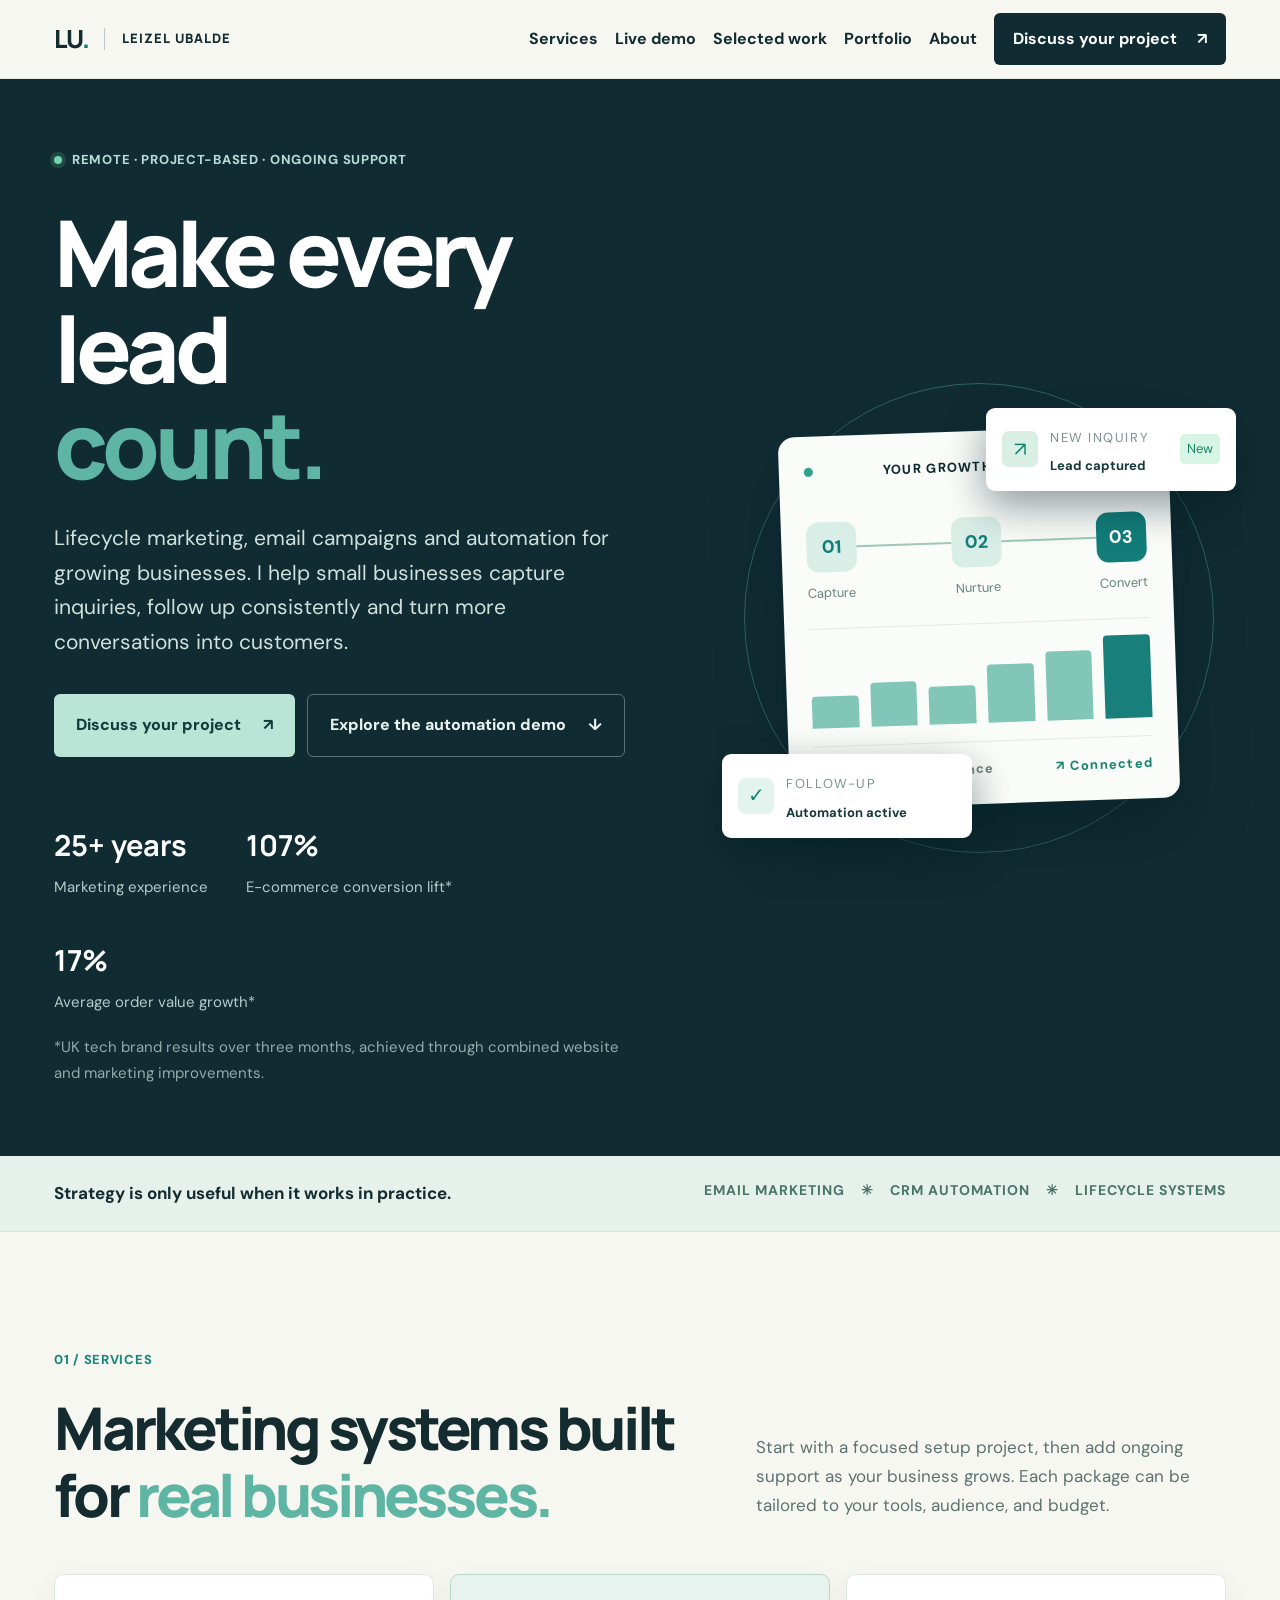
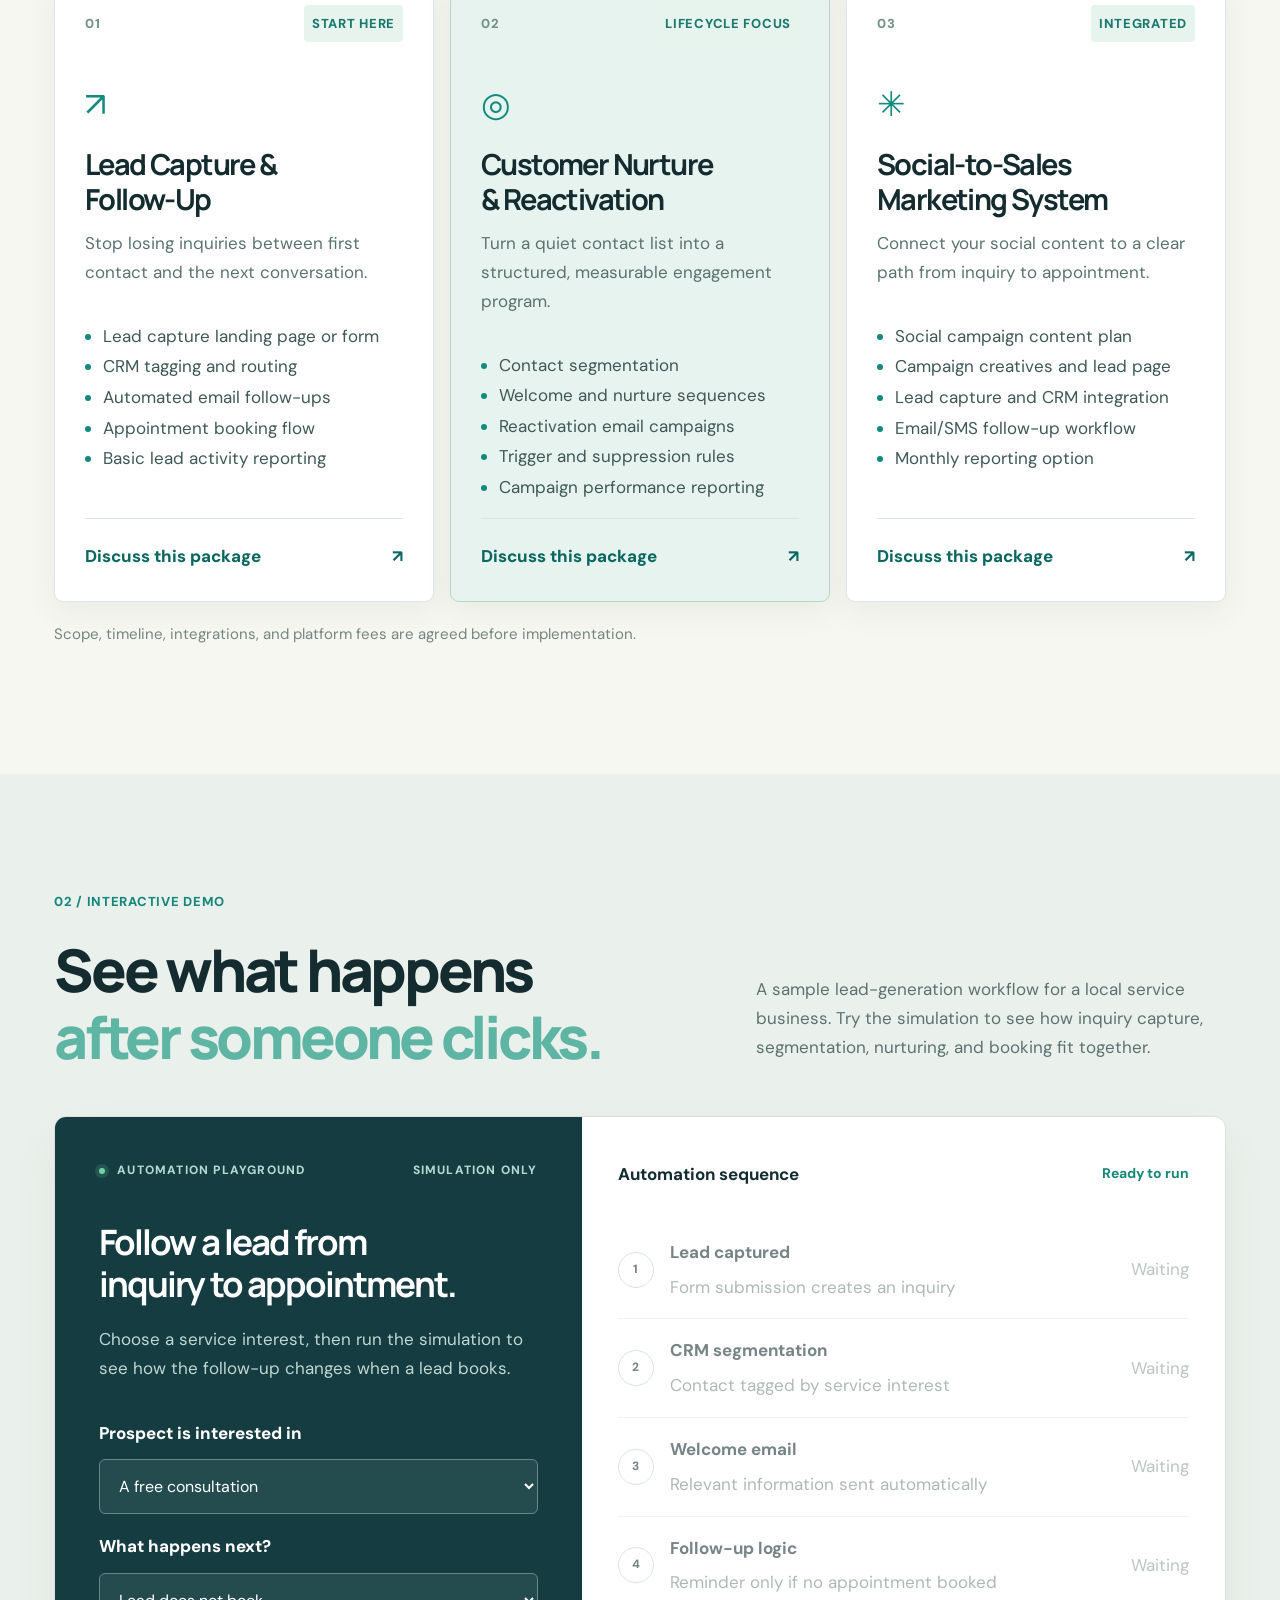
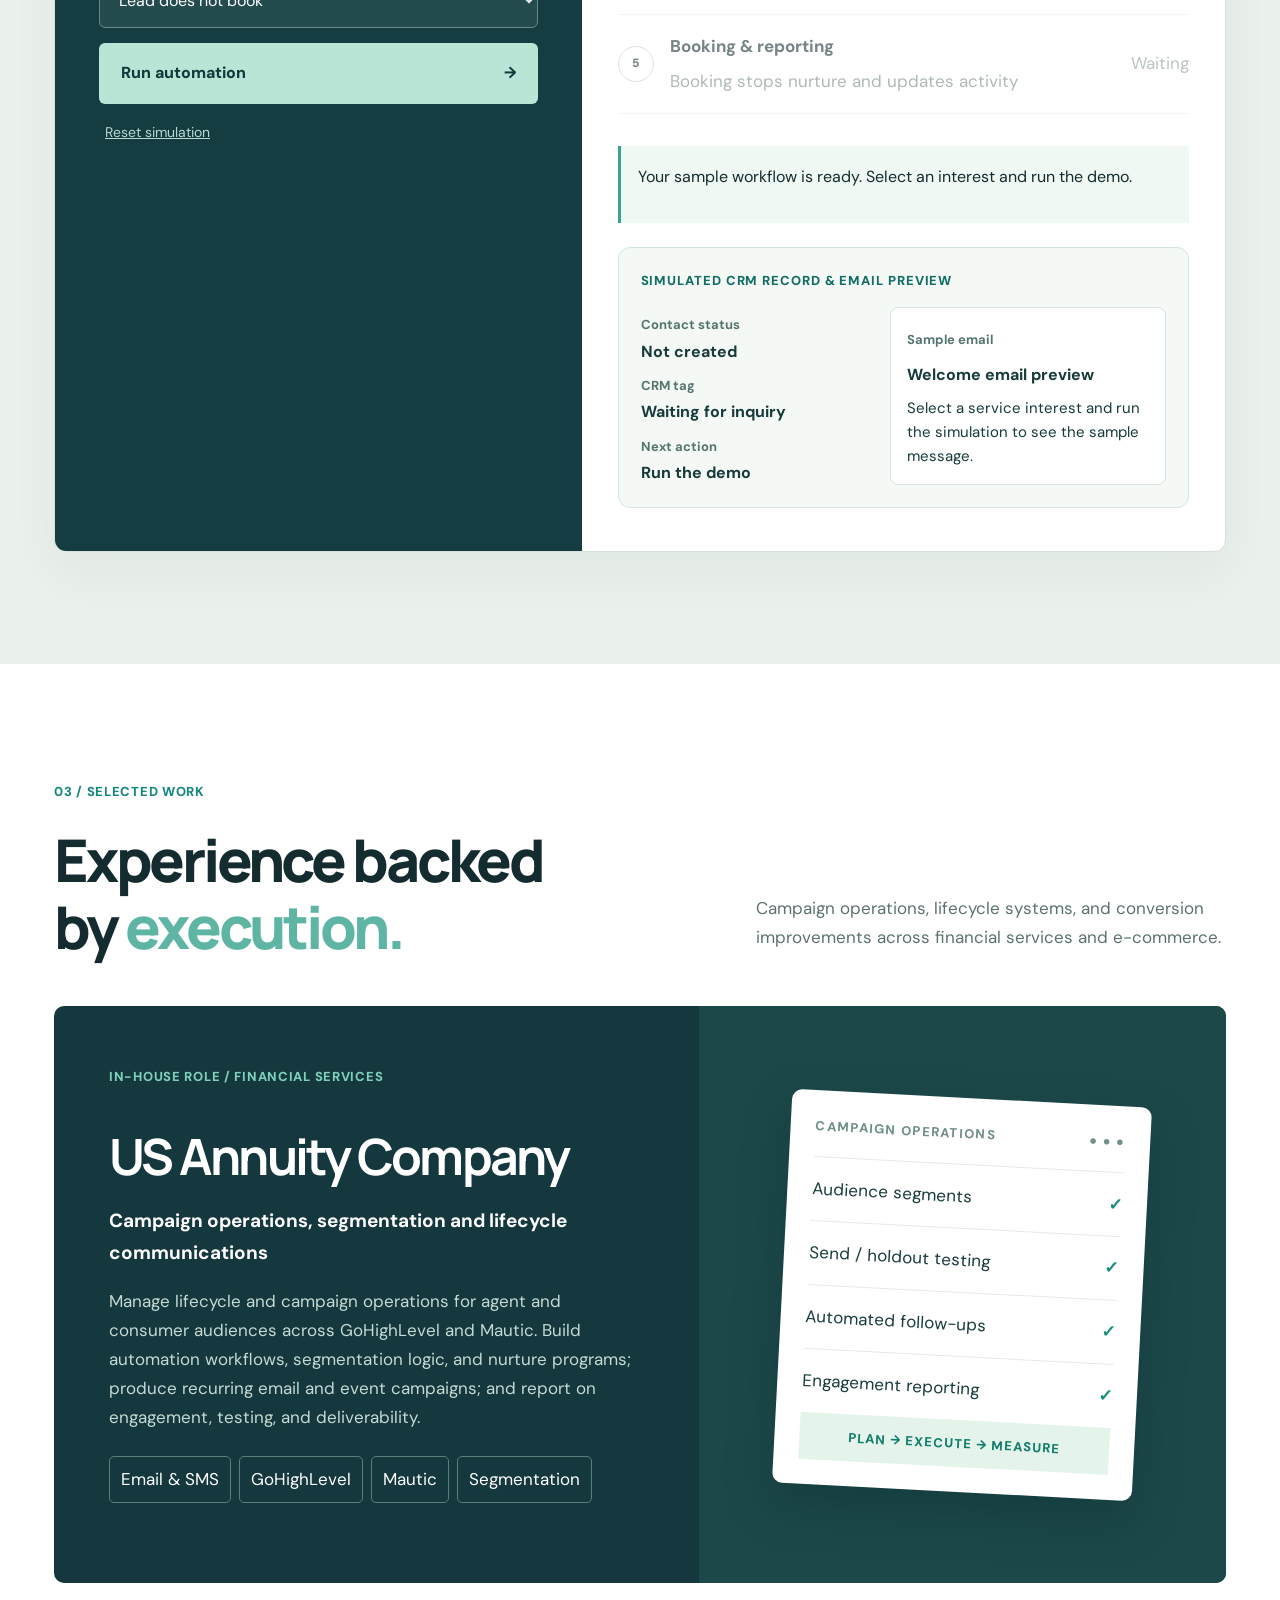
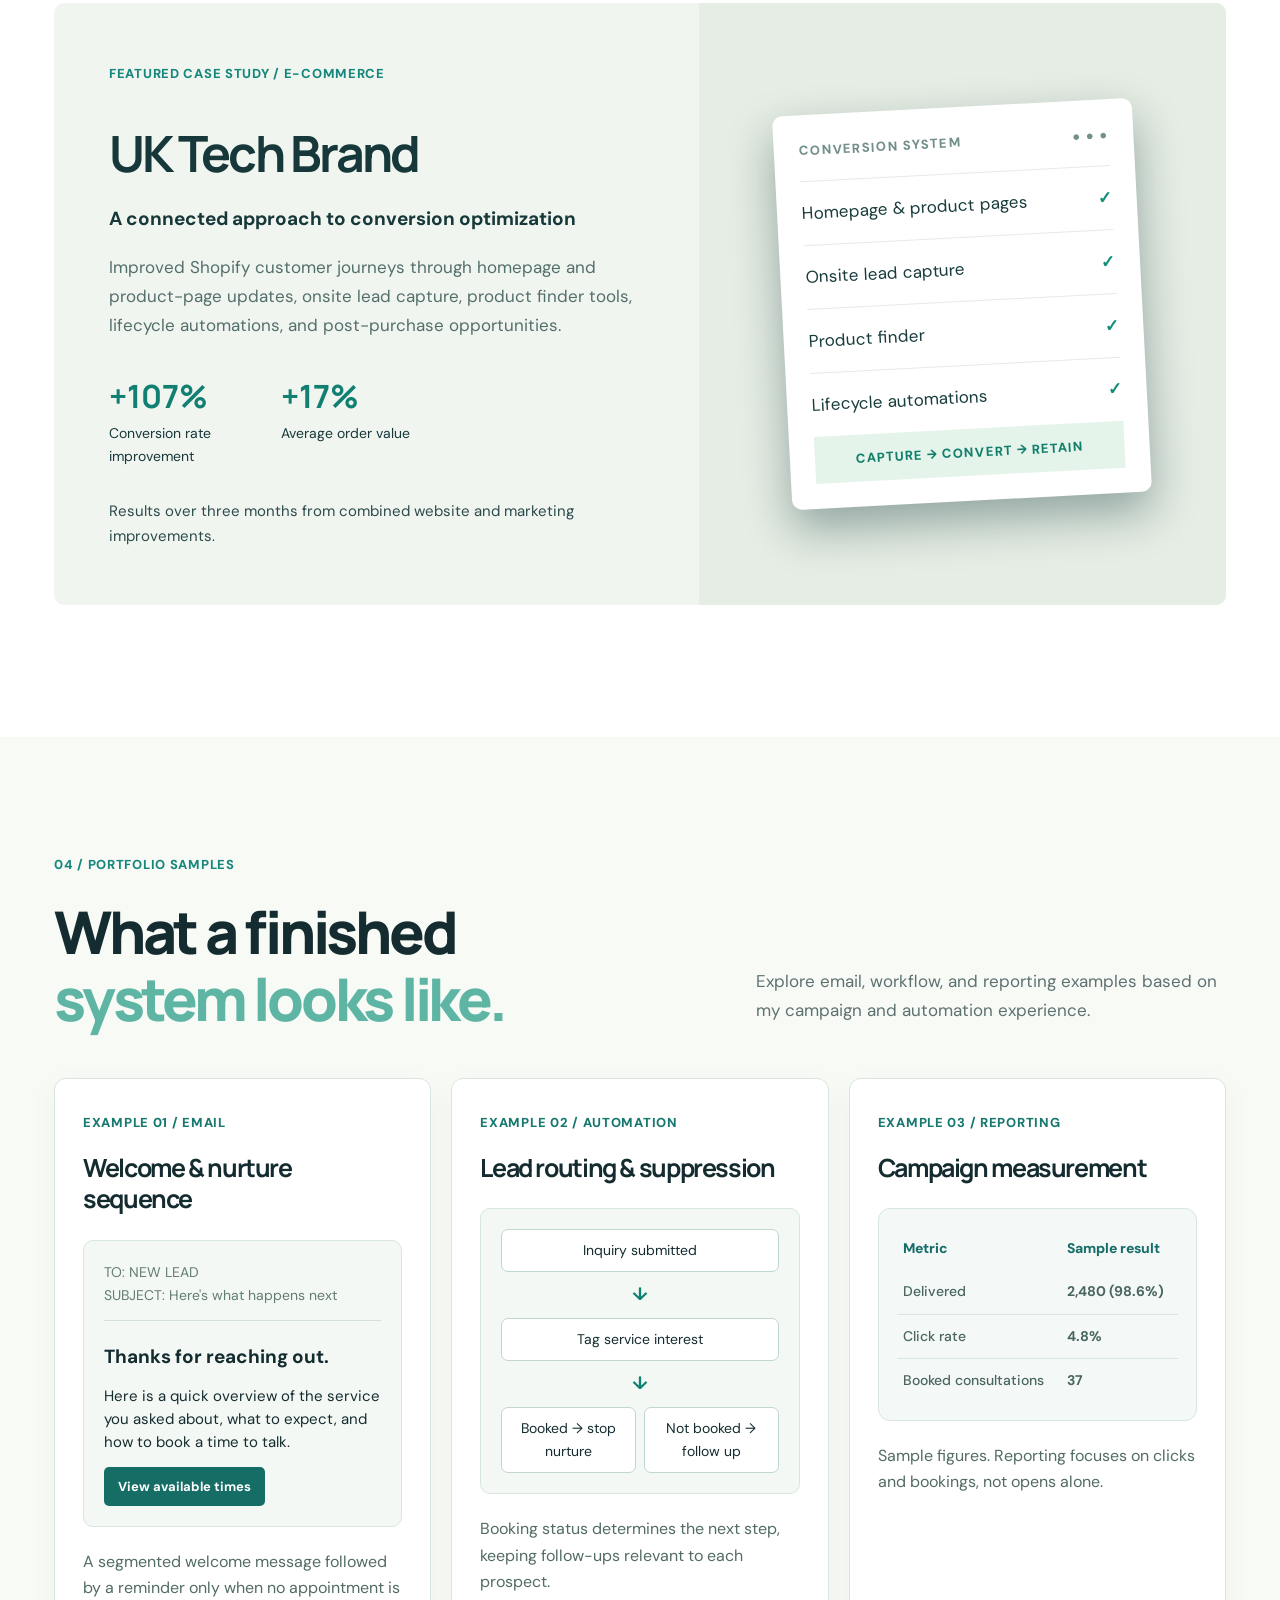
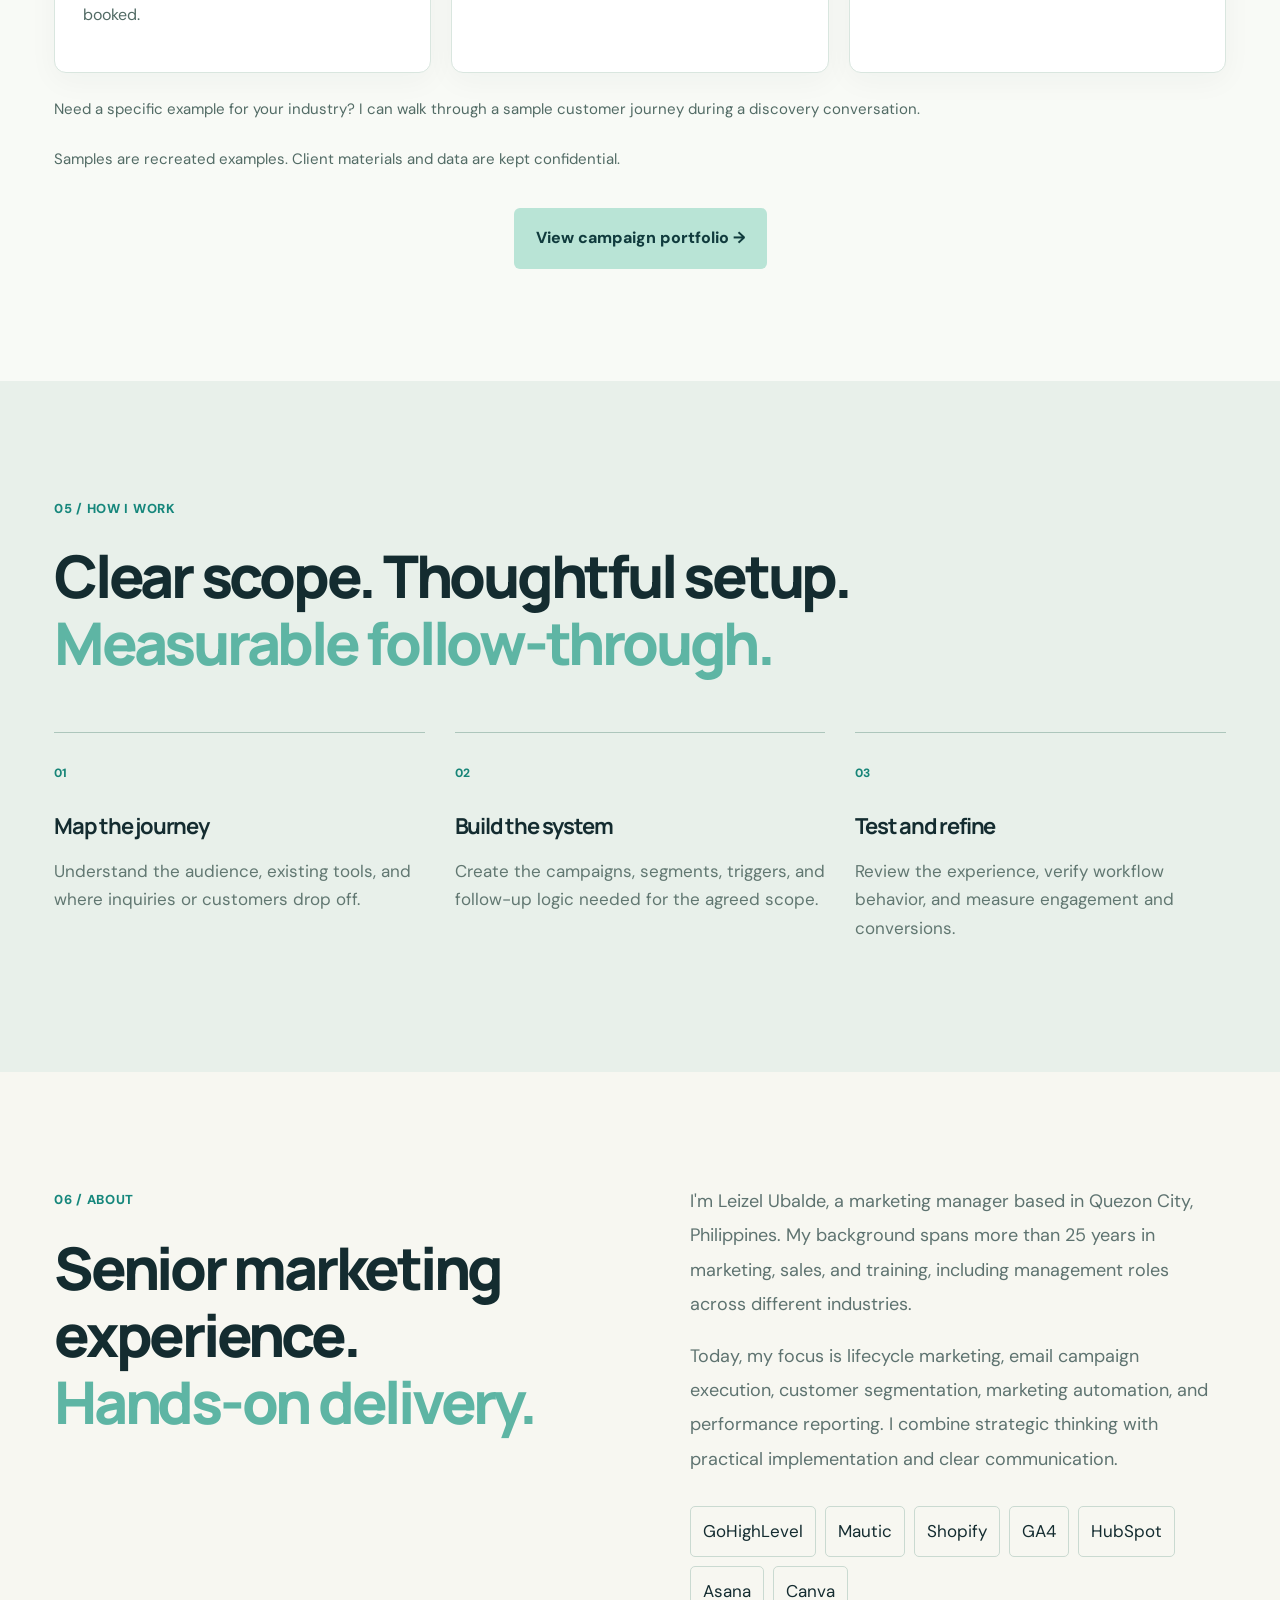
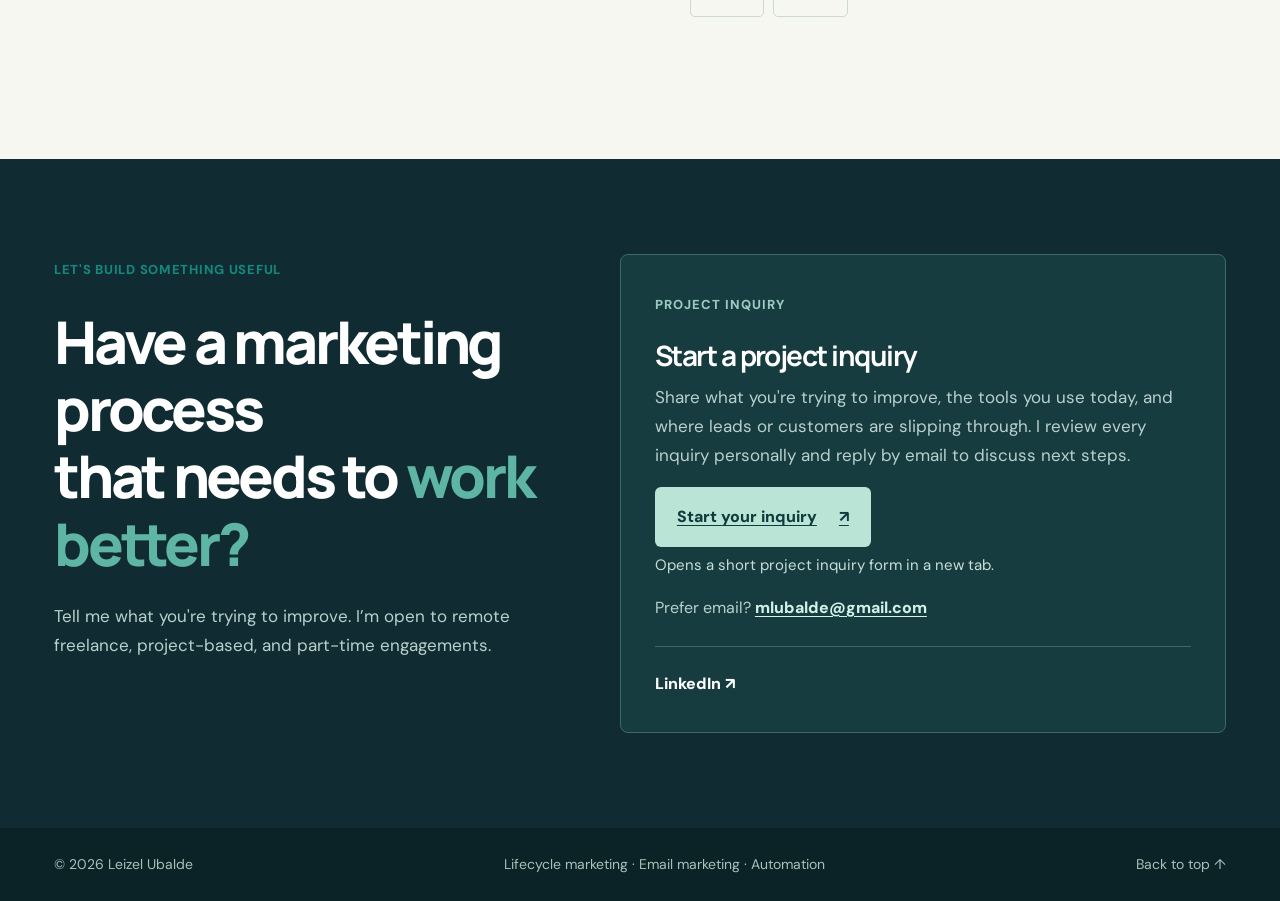
==== commit 8f9ca4e9: "Use descriptive labels for employer and client case studies Co-Authored-By: Claude Opus 5.5 <noreply" ====
--- a/index.html
+++ b/index.html
@@ -2,11 +2,11 @@
 
 <html lang="en"><head><meta charset="utf-8"/><meta content="width=device-width,initial-scale=1" name="viewport"/><meta content="#102c32" name="theme-color"/><meta content="Leizel Ubalde helps growing businesses capture leads, build email marketing systems and automate customer follow-up. Remote freelance and project-based marketing support." name="description"/><title>Leizel Ubalde | Lifecycle Marketing &amp; Automation</title><link href="https://fonts.googleapis.com" rel="preconnect"/><link crossorigin="" href="https://fonts.gstatic.com" rel="preconnect"/><link href="https://fonts.googleapis.com/css2?family=DM+Sans:wght@400;500;600;700&amp;family=Manrope:wght@400;500;600;700;800&amp;display=swap" rel="stylesheet"/><link href="styles.css" rel="stylesheet"/><meta content="website" property="og:type"/><meta content="Leizel Ubalde | Lifecycle Marketing &amp; Automation" property="og:title"/><meta content="Email marketing, lifecycle automation and lead follow-up systems for growing businesses. Explore service packages and an interactive workflow demo." property="og:description"/><meta content="summary_large_image" name="twitter:card"/><meta content="https://leizelubalde.github.io/" property="og:url"/><meta content="https://leizelubalde.github.io/assets/og-image.jpg" property="og:image"/><meta content="1200" property="og:image:width"/><meta content="630" property="og:image:height"/><meta content="Leizel Ubalde, Lifecycle Marketing and Automation: Make every lead count." property="og:image:alt"/><meta content="https://leizelubalde.github.io/assets/og-image.jpg" name="twitter:image"/><meta content="Leizel Ubalde | Lifecycle Marketing &amp; Automation" name="twitter:title"/><meta content="Practical email marketing, lifecycle automation and lead follow-up for growing businesses." name="twitter:description"/><link href="favicon.svg" rel="icon" type="image/svg+xml"/><meta content="index, follow" name="robots"/></head>
 <body><header class="site-header"><div class="wrap nav"><a aria-label="Leizel Ubalde home" class="brand" href="#top">LU<span class="brand-dot">.</span><span class="brand-name">LEIZEL UBALDE</span></a><button aria-controls="navLinks" aria-expanded="false" aria-label="Toggle navigation menu" class="menu-toggle" id="menuToggle">Menu <span aria-hidden="true">☰</span></button><nav aria-label="Main navigation" id="navLinks"><a href="#services">Services</a><a href="#demo">Live demo</a><a href="#work">Selected work</a><a href="portfolio.html">Portfolio</a><a href="#about">About</a><a class="nav-cta" href="https://docs.google.com/forms/d/e/1FAIpQLSfONw1o2_HvZQygLxeL57BWI8GHEEXWNvy_GHQLVHNqAqclEQ/viewform" rel="noopener noreferrer" target="_blank">Discuss your project <span aria-hidden="true">↗</span></a></nav></div></header>
-<main id="top"><section class="hero"><div class="wrap hero-grid"><div><div class="eyebrow"><span class="status-dot"></span> REMOTE · PROJECT-BASED · ONGOING SUPPORT</div><h1>Make every lead<br/><em>count.</em></h1><p class="hero-lede">Lifecycle marketing, email campaigns and automation for growing businesses. I help small businesses capture inquiries, follow up consistently and turn more conversations into customers.</p><div class="hero-actions"><a class="btn primary" href="https://docs.google.com/forms/d/e/1FAIpQLSfONw1o2_HvZQygLxeL57BWI8GHEEXWNvy_GHQLVHNqAqclEQ/viewform" rel="noopener noreferrer" target="_blank">Discuss your project <span>↗</span></a><a class="btn ghost" href="#demo">Explore the automation demo <span>↓</span></a></div><div class="hero-proof"><div><strong>25+ years</strong><small>Marketing experience</small></div><div><strong>107%</strong><small>E-commerce conversion lift*</small></div><div><strong>17%</strong><small>Average order value growth*</small></div></div><p class="footnote">*E-commerce client results over three months, achieved through combined website and marketing improvements.</p></div><div aria-label="Illustration of connected marketing systems" class="hero-art"><div class="orbit orb1"></div><div class="orbit orb2"></div><div class="floating-card fc-top"><span class="mini-icon">↗</span><div><small>NEW INQUIRY</small><b>Lead captured</b></div><span class="pill-green">New</span></div><div class="system-card"><div class="system-header"><span class="sys-dot"></span><span>YOUR GROWTH SYSTEM</span><span class="sys-lines">•••</span></div><div class="system-center"><span class="flow-node">01</span><span class="flow-line"></span><span class="flow-node">02</span><span class="flow-line"></span><span class="flow-node">03</span></div><div class="system-labels"><span>Capture</span><span>Nurture</span><span>Convert</span></div><div class="system-chart"><span style="height:36%"></span><span style="height:49%"></span><span style="height:43%"></span><span style="height:65%"></span><span style="height:77%"></span><span style="height:93%"></span></div><div class="system-bottom"><span>Campaign performance</span><strong>↗ Connected</strong></div></div><div class="floating-card fc-bottom"><span class="mini-icon alt">✓</span><div><small>FOLLOW-UP</small><b>Automation active</b></div></div></div></div></section>
+<main id="top"><section class="hero"><div class="wrap hero-grid"><div><div class="eyebrow"><span class="status-dot"></span> REMOTE · PROJECT-BASED · ONGOING SUPPORT</div><h1>Make every lead<br/><em>count.</em></h1><p class="hero-lede">Lifecycle marketing, email campaigns and automation for growing businesses. I help small businesses capture inquiries, follow up consistently and turn more conversations into customers.</p><div class="hero-actions"><a class="btn primary" href="https://docs.google.com/forms/d/e/1FAIpQLSfONw1o2_HvZQygLxeL57BWI8GHEEXWNvy_GHQLVHNqAqclEQ/viewform" rel="noopener noreferrer" target="_blank">Discuss your project <span>↗</span></a><a class="btn ghost" href="#demo">Explore the automation demo <span>↓</span></a></div><div class="hero-proof"><div><strong>25+ years</strong><small>Marketing experience</small></div><div><strong>107%</strong><small>E-commerce conversion lift*</small></div><div><strong>17%</strong><small>Average order value growth*</small></div></div><p class="footnote">*UK tech brand results over three months, achieved through combined website and marketing improvements.</p></div><div aria-label="Illustration of connected marketing systems" class="hero-art"><div class="orbit orb1"></div><div class="orbit orb2"></div><div class="floating-card fc-top"><span class="mini-icon">↗</span><div><small>NEW INQUIRY</small><b>Lead captured</b></div><span class="pill-green">New</span></div><div class="system-card"><div class="system-header"><span class="sys-dot"></span><span>YOUR GROWTH SYSTEM</span><span class="sys-lines">•••</span></div><div class="system-center"><span class="flow-node">01</span><span class="flow-line"></span><span class="flow-node">02</span><span class="flow-line"></span><span class="flow-node">03</span></div><div class="system-labels"><span>Capture</span><span>Nurture</span><span>Convert</span></div><div class="system-chart"><span style="height:36%"></span><span style="height:49%"></span><span style="height:43%"></span><span style="height:65%"></span><span style="height:77%"></span><span style="height:93%"></span></div><div class="system-bottom"><span>Campaign performance</span><strong>↗ Connected</strong></div></div><div class="floating-card fc-bottom"><span class="mini-icon alt">✓</span><div><small>FOLLOW-UP</small><b>Automation active</b></div></div></div></div></section>
 <section class="intro-strip"><div class="wrap strip-inner"><span>Strategy is only useful when it works in practice.</span><span class="strip-right">EMAIL MARKETING <i>✳</i> CRM AUTOMATION <i>✳</i> LIFECYCLE SYSTEMS</span></div></section>
 <section class="section services" id="services"><div class="wrap"><div class="section-head"><div><span class="kicker">01 / SERVICES</span><h2>Marketing systems built<br/>for <em>real businesses.</em></h2></div><p>Start with a focused setup project, then add ongoing support as your business grows. Each package can be tailored to your tools, audience, and budget.</p></div><div class="package-grid"><article class="package"><div class="package-top"><span class="package-num">01</span><span class="package-tag">START HERE</span></div><div class="package-icon">↗</div><h3>Lead Capture &amp;<br/>Follow-Up</h3><p>Stop losing inquiries between first contact and the next conversation.</p><ul><li>Lead capture landing page or form</li><li>CRM tagging and routing</li><li>Automated email follow-ups</li><li>Appointment booking flow</li><li>Basic lead activity reporting</li></ul><a data-package="Lead Capture &amp; Follow-Up" href="https://docs.google.com/forms/d/e/1FAIpQLSfONw1o2_HvZQygLxeL57BWI8GHEEXWNvy_GHQLVHNqAqclEQ/viewform?usp=pp_url&amp;entry.1717519921=Lead%20Capture%20%26%20Follow-Up" rel="noopener noreferrer" target="_blank">Discuss this package <span>↗</span></a></article><article class="package featured"><div class="package-top"><span class="package-num">02</span><span class="package-tag">LIFECYCLE FOCUS</span></div><div class="package-icon">◎</div><h3>Customer Nurture<br/>&amp; Reactivation</h3><p>Turn a quiet contact list into a structured, measurable engagement program.</p><ul><li>Contact segmentation</li><li>Welcome and nurture sequences</li><li>Reactivation email campaigns</li><li>Trigger and suppression rules</li><li>Campaign performance reporting</li></ul><a data-package="Customer Nurture &amp; Reactivation" href="https://docs.google.com/forms/d/e/1FAIpQLSfONw1o2_HvZQygLxeL57BWI8GHEEXWNvy_GHQLVHNqAqclEQ/viewform?usp=pp_url&amp;entry.1717519921=Customer%20Nurture%20%26%20Reactivation" rel="noopener noreferrer" target="_blank">Discuss this package <span>↗</span></a></article><article class="package"><div class="package-top"><span class="package-num">03</span><span class="package-tag">INTEGRATED</span></div><div class="package-icon">✳</div><h3>Social-to-Sales<br/>Marketing System</h3><p>Connect your social content to a clear path from inquiry to appointment.</p><ul><li>Social campaign content plan</li><li>Campaign creatives and lead page</li><li>Lead capture and CRM integration</li><li>Email/SMS follow-up workflow</li><li>Monthly reporting option</li></ul><a data-package="Social-to-Sales Marketing System" href="https://docs.google.com/forms/d/e/1FAIpQLSfONw1o2_HvZQygLxeL57BWI8GHEEXWNvy_GHQLVHNqAqclEQ/viewform?usp=pp_url&amp;entry.1717519921=Social-to-Sales%20Marketing%20System" rel="noopener noreferrer" target="_blank">Discuss this package <span>↗</span></a></article></div><p class="package-note">Scope, timeline, integrations, and platform fees are agreed before implementation.</p></div></section>
 <section class="section demo-section" id="demo"><div class="wrap"><div class="section-head"><div><span class="kicker">02 / INTERACTIVE DEMO</span><h2>See what happens<br/><em>after someone clicks.</em></h2></div><p>A sample lead-generation workflow for a local service business. Try the simulation to see how inquiry capture, segmentation, nurturing, and booking fit together.</p></div><div class="demo-shell"><div class="demo-left"><div class="demo-topline"><span><span class="live-dot"></span> AUTOMATION PLAYGROUND</span><span>SIMULATION ONLY</span></div><h3>Follow a lead from<br/>inquiry to appointment.</h3><p>Choose a service interest, then run the simulation to see how the follow-up changes when a lead books.</p><label for="interest">Prospect is interested in</label><select id="interest"><option value="Consultation">A free consultation</option><option value="Service quote">A service quote</option><option value="Product information">Product information</option></select><label for="scenario">What happens next?</label><select id="scenario"><option value="no-booking">Lead does not book</option><option value="booked">Lead books a consultation</option></select><button class="btn primary demo-button" id="runDemo">Run automation <span>→</span></button><button class="reset" id="resetDemo">Reset simulation</button></div><div class="demo-right"><div class="demo-right-head"><strong>Automation sequence</strong><span aria-live="polite" id="demoStatus">Ready to run</span></div><ol class="workflow" id="workflow"><li><span class="step-circle">1</span><div><strong>Lead captured</strong><small>Form submission creates an inquiry</small></div><span class="step-state">Waiting</span></li><li><span class="step-circle">2</span><div><strong>CRM segmentation</strong><small>Contact tagged by service interest</small></div><span class="step-state">Waiting</span></li><li><span class="step-circle">3</span><div><strong>Welcome email</strong><small>Relevant information sent automatically</small></div><span class="step-state">Waiting</span></li><li><span class="step-circle">4</span><div><strong>Follow-up logic</strong><small>Reminder only if no appointment booked</small></div><span class="step-state">Waiting</span></li><li><span class="step-circle">5</span><div><strong>Booking &amp; reporting</strong><small>Booking stops nurture and updates activity</small></div><span class="step-state">Waiting</span></li></ol><div aria-live="polite" class="demo-output" id="demoOutput">Your sample workflow is ready. Select an interest and run the demo.</div><div aria-live="polite" class="demo-preview" id="demoPreview"><div class="preview-heading">SIMULATED CRM RECORD &amp; EMAIL PREVIEW</div><div class="preview-grid"><div><span class="preview-label">Contact status</span><strong id="previewStatus">Not created</strong><span class="preview-label">CRM tag</span><strong id="previewTag">Waiting for inquiry</strong><span class="preview-label">Next action</span><strong id="previewAction">Run the demo</strong></div><div class="email-preview"><span class="preview-label">Sample email</span><strong id="previewSubject">Welcome email preview</strong><p id="previewBody">Select a service interest and run the simulation to see the sample message.</p></div></div></div></div></div></div></section>
-<section class="section work" id="work"><div class="wrap"><div class="section-head"><div><span class="kicker">03 / SELECTED WORK</span><h2>Experience backed<br/>by <em>execution.</em></h2></div><p>Campaign operations, lifecycle systems, and conversion improvements across financial services and e-commerce.</p></div><div class="case case-dark"><div class="case-copy"><span class="case-overline">IN-HOUSE ROLE</span><h3>Financial Services</h3><p class="case-subtitle">Campaign operations, segmentation and lifecycle communications</p><p>Manage lifecycle and campaign operations for agent and consumer audiences across GoHighLevel and Mautic. Build automation workflows, segmentation logic, and nurture programs; produce recurring email and event campaigns; and report on engagement, testing, and deliverability.</p><div class="chips"><span>Email &amp; SMS</span><span>GoHighLevel</span><span>Mautic</span><span>Segmentation</span></div></div><div class="case-graphic"><div class="dashboard"><div class="dash-head"><span>CAMPAIGN OPERATIONS</span><span>● ● ●</span></div><div class="dash-row"><span>Audience segments</span><b>✓</b></div><div class="dash-row"><span>Send / holdout testing</span><b>✓</b></div><div class="dash-row"><span>Automated follow-ups</span><b>✓</b></div><div class="dash-row"><span>Engagement reporting</span><b>✓</b></div><div class="dash-footer">PLAN → EXECUTE → MEASURE</div></div></div></div><div class="case case-light"><div class="case-copy"><span class="case-overline">FEATURED CASE STUDY</span><h3>E-commerce</h3><p class="case-subtitle">A connected approach to conversion optimization</p><p>Improved Shopify customer journeys through homepage and product-page updates, onsite lead capture, product finder tools, lifecycle automations, and post-purchase opportunities.</p><div class="result-row"><div><strong>+107%</strong><span>Conversion rate improvement</span></div><div><strong>+17%</strong><span>Average order value</span></div></div><small class="case-note">Results over three months from combined website and marketing improvements.</small></div><div class="case-image"><div class="dashboard" style="transform:rotate(-3deg)"><div class="dash-head"><span>CONVERSION SYSTEM</span><span>● ● ●</span></div><div class="dash-row"><span>Homepage &amp; product pages</span><b>✓</b></div><div class="dash-row"><span>Onsite lead capture</span><b>✓</b></div><div class="dash-row"><span>Product finder</span><b>✓</b></div><div class="dash-row"><span>Lifecycle automations</span><b>✓</b></div><div class="dash-footer">CAPTURE → CONVERT → RETAIN</div></div></div></div></div></section>
+<section class="section work" id="work"><div class="wrap"><div class="section-head"><div><span class="kicker">03 / SELECTED WORK</span><h2>Experience backed<br/>by <em>execution.</em></h2></div><p>Campaign operations, lifecycle systems, and conversion improvements across financial services and e-commerce.</p></div><div class="case case-dark"><div class="case-copy"><span class="case-overline">IN-HOUSE ROLE / FINANCIAL SERVICES</span><h3>US Annuity Company</h3><p class="case-subtitle">Campaign operations, segmentation and lifecycle communications</p><p>Manage lifecycle and campaign operations for agent and consumer audiences across GoHighLevel and Mautic. Build automation workflows, segmentation logic, and nurture programs; produce recurring email and event campaigns; and report on engagement, testing, and deliverability.</p><div class="chips"><span>Email &amp; SMS</span><span>GoHighLevel</span><span>Mautic</span><span>Segmentation</span></div></div><div class="case-graphic"><div class="dashboard"><div class="dash-head"><span>CAMPAIGN OPERATIONS</span><span>● ● ●</span></div><div class="dash-row"><span>Audience segments</span><b>✓</b></div><div class="dash-row"><span>Send / holdout testing</span><b>✓</b></div><div class="dash-row"><span>Automated follow-ups</span><b>✓</b></div><div class="dash-row"><span>Engagement reporting</span><b>✓</b></div><div class="dash-footer">PLAN → EXECUTE → MEASURE</div></div></div></div><div class="case case-light"><div class="case-copy"><span class="case-overline">FEATURED CASE STUDY / E-COMMERCE</span><h3>UK Tech Brand</h3><p class="case-subtitle">A connected approach to conversion optimization</p><p>Improved Shopify customer journeys through homepage and product-page updates, onsite lead capture, product finder tools, lifecycle automations, and post-purchase opportunities.</p><div class="result-row"><div><strong>+107%</strong><span>Conversion rate improvement</span></div><div><strong>+17%</strong><span>Average order value</span></div></div><small class="case-note">Results over three months from combined website and marketing improvements.</small></div><div class="case-image"><div class="dashboard" style="transform:rotate(-3deg)"><div class="dash-head"><span>CONVERSION SYSTEM</span><span>● ● ●</span></div><div class="dash-row"><span>Homepage &amp; product pages</span><b>✓</b></div><div class="dash-row"><span>Onsite lead capture</span><b>✓</b></div><div class="dash-row"><span>Product finder</span><b>✓</b></div><div class="dash-row"><span>Lifecycle automations</span><b>✓</b></div><div class="dash-footer">CAPTURE → CONVERT → RETAIN</div></div></div></div></div></section>
 <section class="section samples" id="samples"><div class="wrap"><div class="section-head"><div><span class="kicker">04 / PORTFOLIO SAMPLES</span><h2>What a finished<br/><em>system looks like.</em></h2></div><p>Explore email, workflow, and reporting examples based on my campaign and automation experience.</p></div><div class="sample-grid"><article class="sample-card"><span class="sample-label">EXAMPLE 01 / EMAIL</span><h3>Welcome &amp; nurture sequence</h3><div class="email-mock"><div class="email-top">TO: NEW LEAD<br/>SUBJECT: Here's what happens next</div><strong>Thanks for reaching out.</strong><p>Here is a quick overview of the service you asked about, what to expect, and how to book a time to talk.</p><span class="fake-cta">View available times</span></div><p>A segmented welcome message followed by a reminder only when no appointment is booked.</p></article><article class="sample-card"><span class="sample-label">EXAMPLE 02 / AUTOMATION</span><h3>Lead routing &amp; suppression</h3><div class="logic-mock"><span>Inquiry submitted</span><b>↓</b><span>Tag service interest</span><b>↓</b><div class="logic-split"><span>Booked → stop nurture</span><span>Not booked → follow up</span></div></div><p>Booking status determines the next step, keeping follow-ups relevant to each prospect.</p></article><article class="sample-card"><span class="sample-label">EXAMPLE 03 / REPORTING</span><h3>Campaign measurement</h3><div class="reporting-sample"><table class="sample-report-table"><thead><tr><th scope="col">Metric</th><th scope="col">Sample result</th></tr></thead><tbody><tr><th scope="row">Delivered</th><td>2,480 (98.6%)</td></tr><tr><th scope="row">Click rate</th><td>4.8%</td></tr><tr><th scope="row">Booked consultations</th><td>37</td></tr></tbody></table></div><p>Sample figures. Reporting focuses on clicks and bookings, not opens alone.</p></article></div><p class="sample-note">Need a specific example for your industry? I can walk through a sample customer journey during a discovery conversation.</p><p class="sample-note">Samples are recreated examples. Client materials and data are kept confidential.</p><p class="portfolio-link-wrap"><a class="btn primary" href="portfolio.html">View campaign portfolio →</a></p></div></section><section class="section approach"><div class="wrap"><span class="kicker">05 / HOW I WORK</span><h2>Clear scope. Thoughtful setup.<br/><em>Measurable follow-through.</em></h2><div class="approach-grid"><div><span>01</span><h3>Map the journey</h3><p>Understand the audience, existing tools, and where inquiries or customers drop off.</p></div><div><span>02</span><h3>Build the system</h3><p>Create the campaigns, segments, triggers, and follow-up logic needed for the agreed scope.</p></div><div><span>03</span><h3>Test and refine</h3><p>Review the experience, verify workflow behavior, and measure engagement and conversions.</p></div></div></div></section>
 <section class="section about" id="about"><div class="wrap about-grid"><div><span class="kicker">06 / ABOUT</span><h2>Senior marketing experience.<br/><em>Hands-on delivery.</em></h2></div><div><p>I'm Leizel Ubalde, a marketing manager based in Quezon City, Philippines. My background spans more than 25 years in marketing, sales, and training, including management roles across different industries.</p><p>Today, my focus is lifecycle marketing, email campaign execution, customer segmentation, marketing automation, and performance reporting. I combine strategic thinking with practical implementation and clear communication.</p><div class="tools"><span>GoHighLevel</span><span>Mautic</span><span>Shopify</span><span>GA4</span><span>HubSpot</span><span>Asana</span><span>Canva</span></div></div></div></section>
 <section class="contact" id="contact"><div class="wrap contact-grid"><div><span class="kicker">LET'S BUILD SOMETHING USEFUL</span><h2>Have a marketing process<br/>that needs to <em>work better?</em></h2><p>Tell me what you're trying to improve. I’m open to remote freelance, project-based, and part-time engagements.</p></div><div class="contact-card"><span>PROJECT INQUIRY</span><h3>Start a project inquiry</h3><p>Share what you're trying to improve, the tools you use today, and where leads or customers are slipping through. I review every inquiry personally and reply by email to discuss next steps.</p><a class="btn primary" href="https://docs.google.com/forms/d/e/1FAIpQLSfONw1o2_HvZQygLxeL57BWI8GHEEXWNvy_GHQLVHNqAqclEQ/viewform" rel="noopener noreferrer" target="_blank">Start your inquiry <span>↗</span></a><p class="form-note">Opens a short project inquiry form in a new tab.</p><p class="direct-email">Prefer email? <a href="mailto:mlubalde@gmail.com?subject=Marketing%20project%20inquiry">mlubalde@gmail.com</a></p><div class="contact-links"><a href="https://www.linkedin.com/in/leizel-ubalde/" rel="noopener noreferrer" target="_blank">LinkedIn ↗</a></div></div></div></section></main><footer><div class="wrap footer-inner"><span>© <span id="year">2026</span> Leizel Ubalde</span><span>Lifecycle marketing · Email marketing · Automation</span><a href="#top">Back to top ↑</a></div></footer><script src="script.js"></script></body></html>
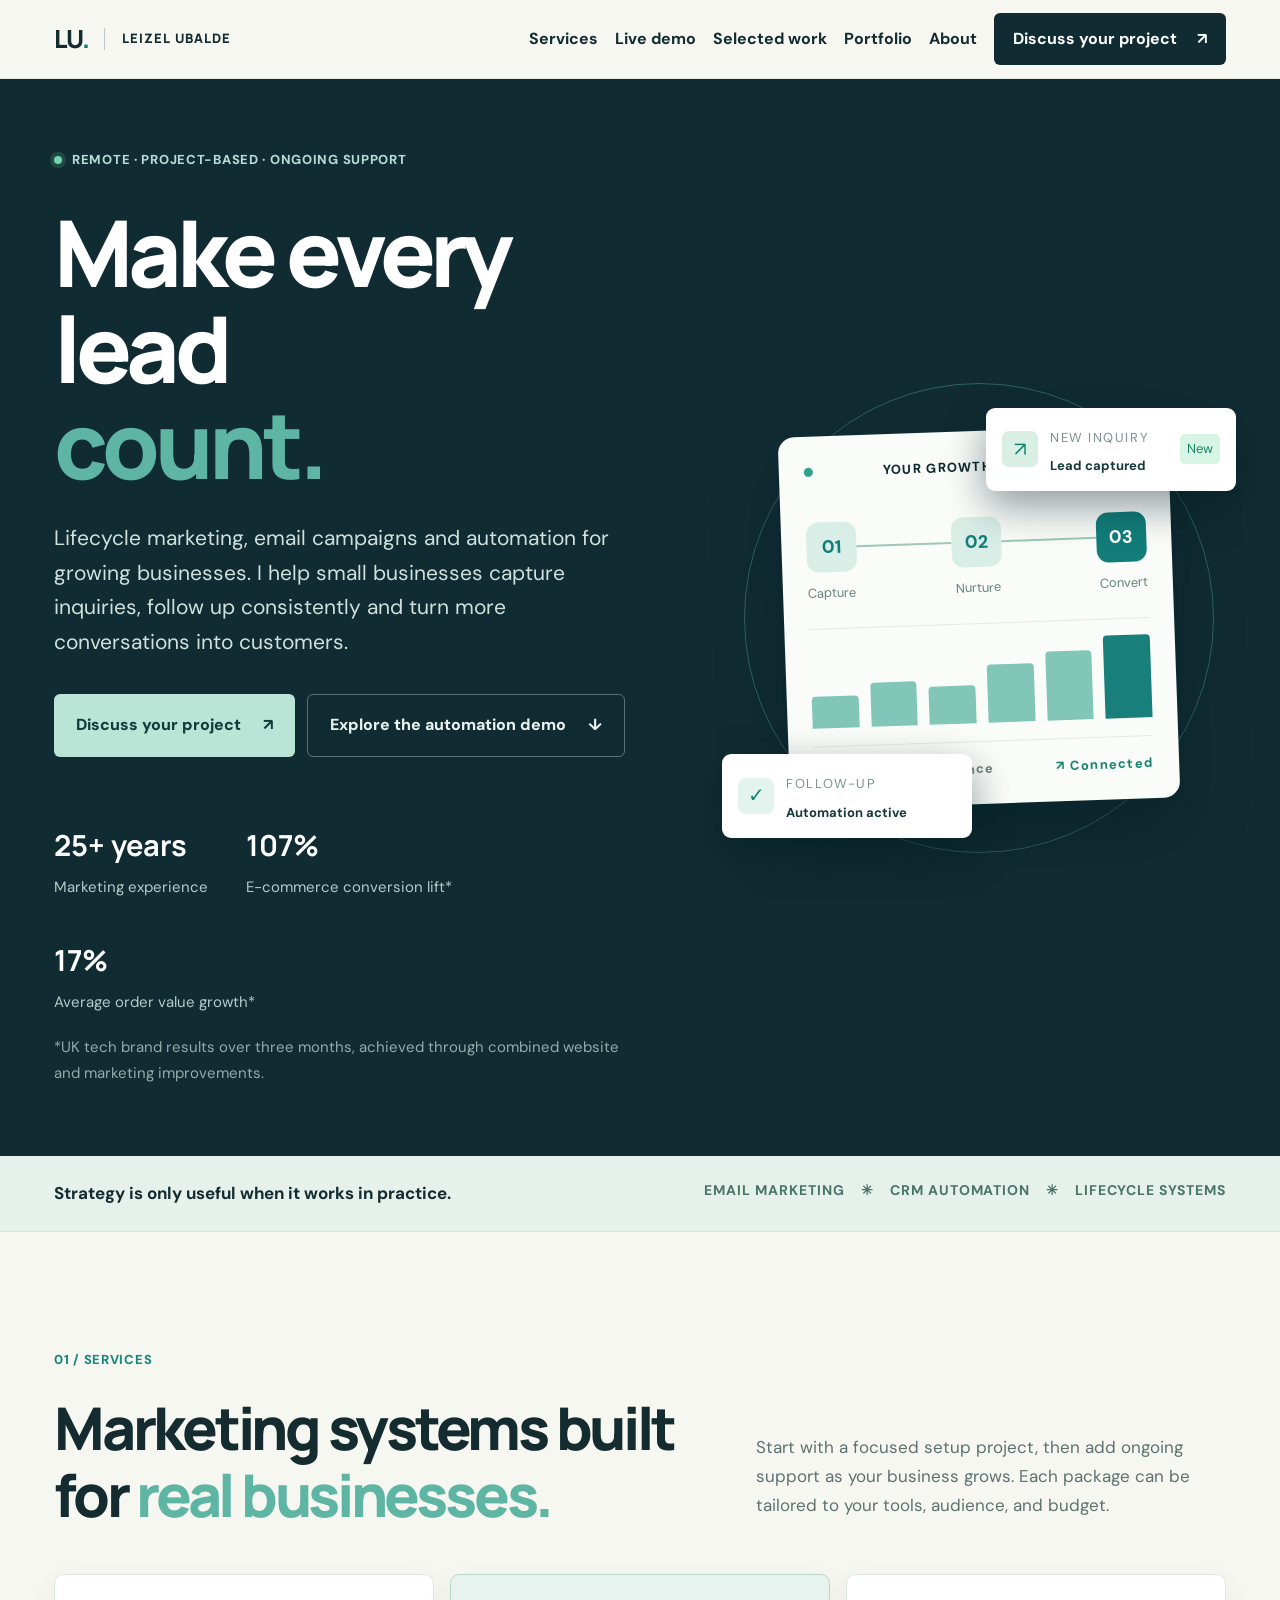
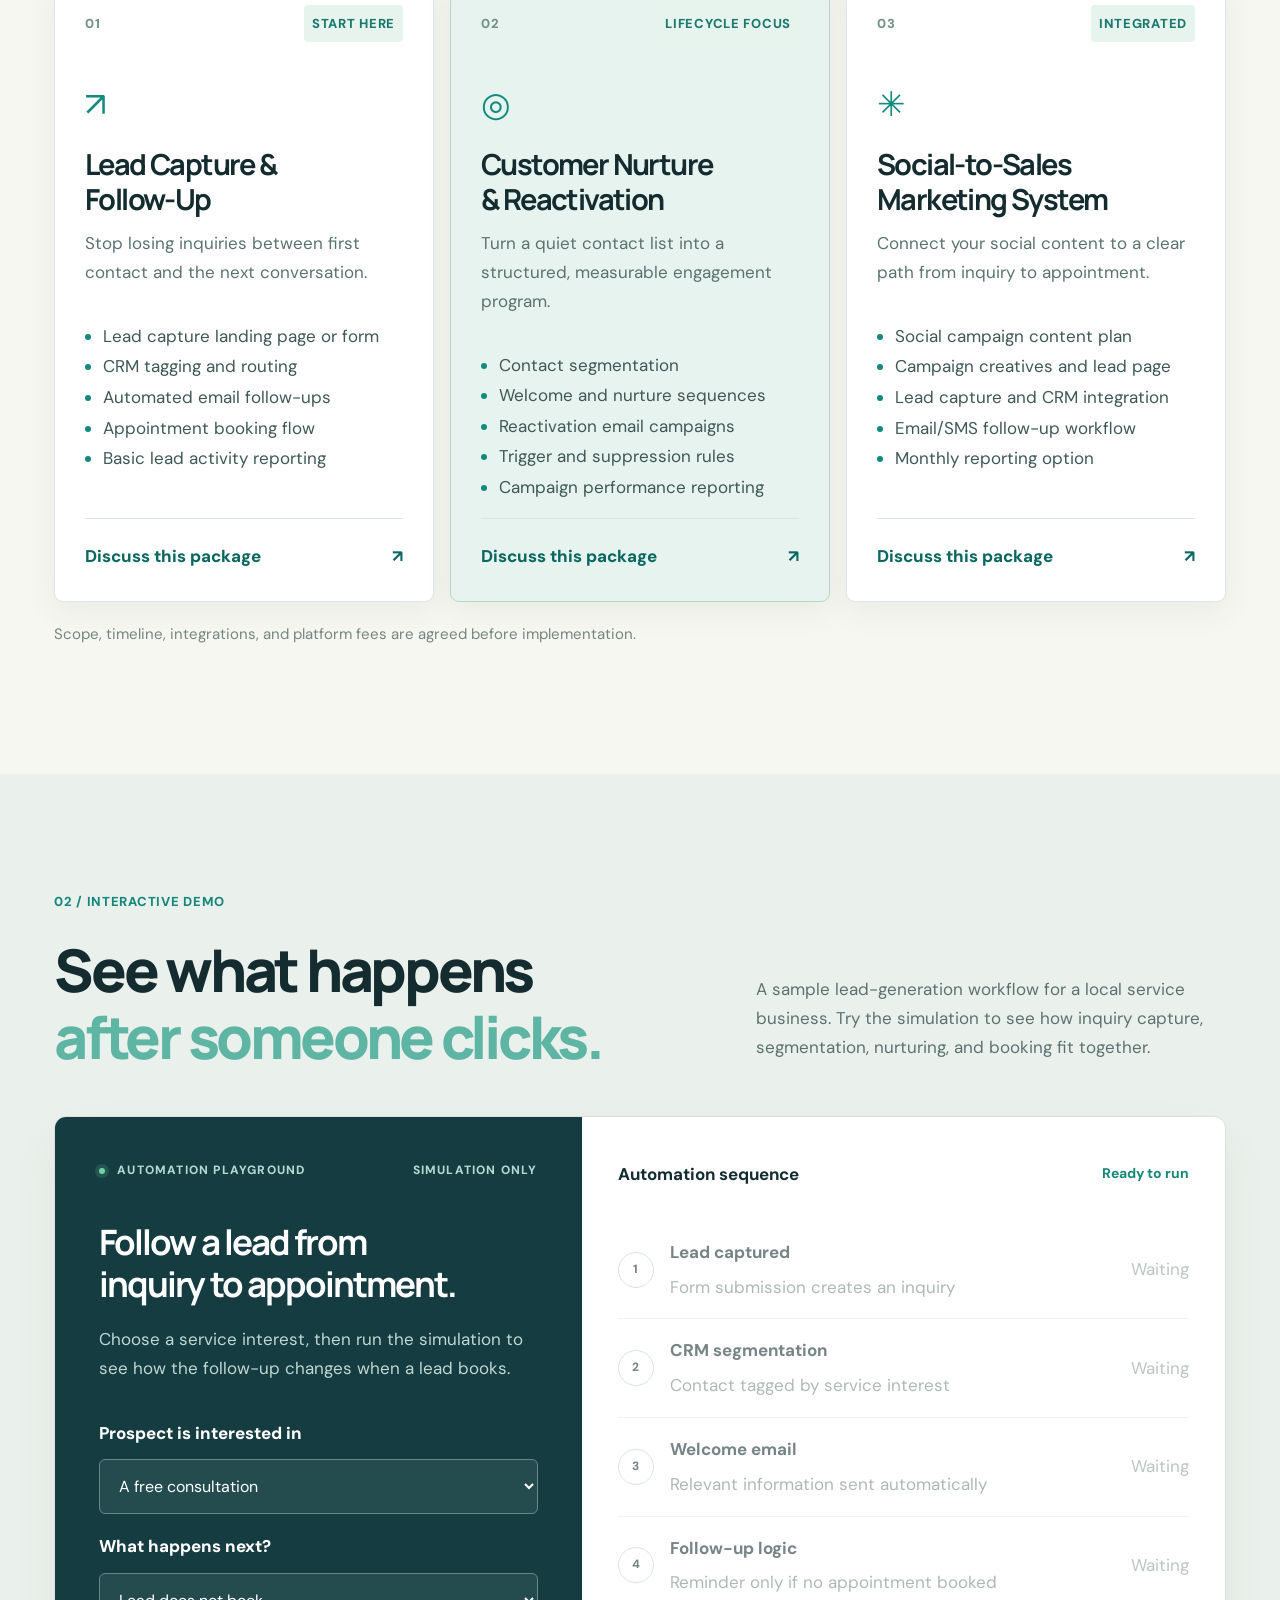
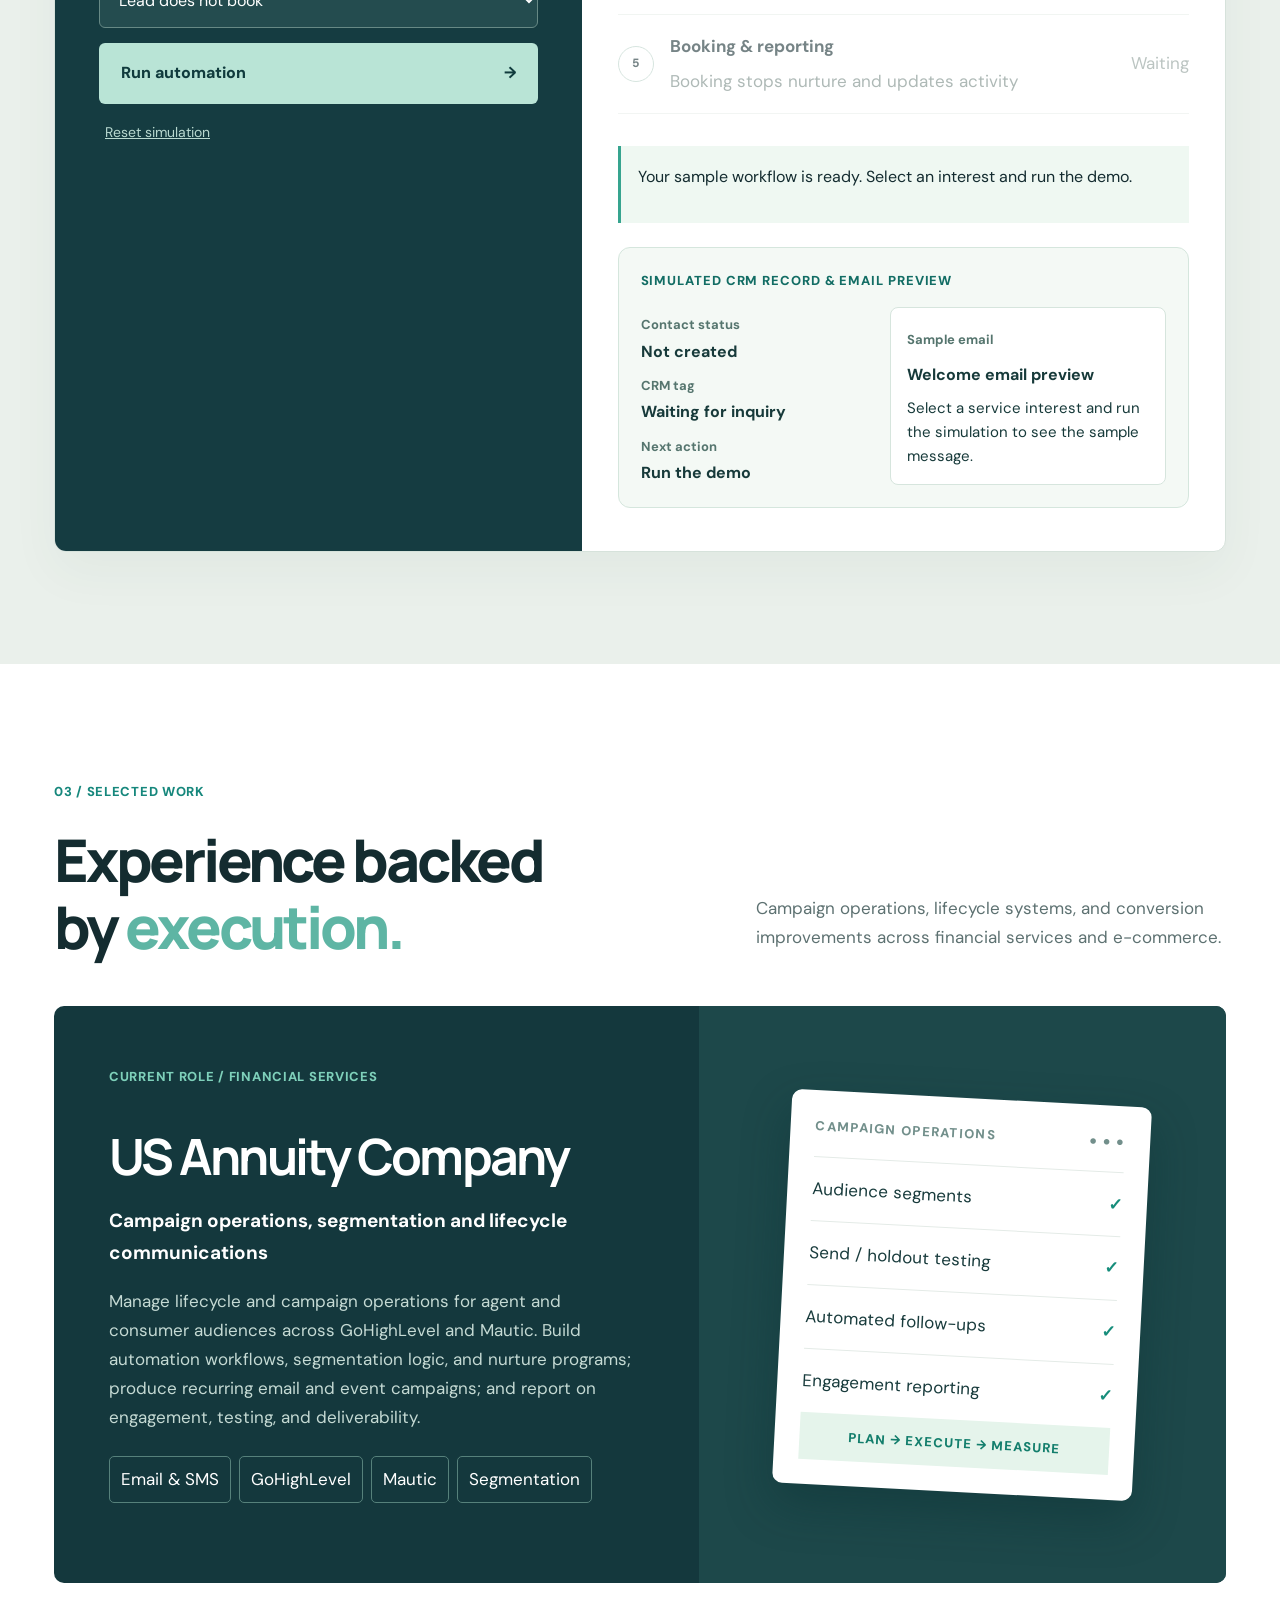
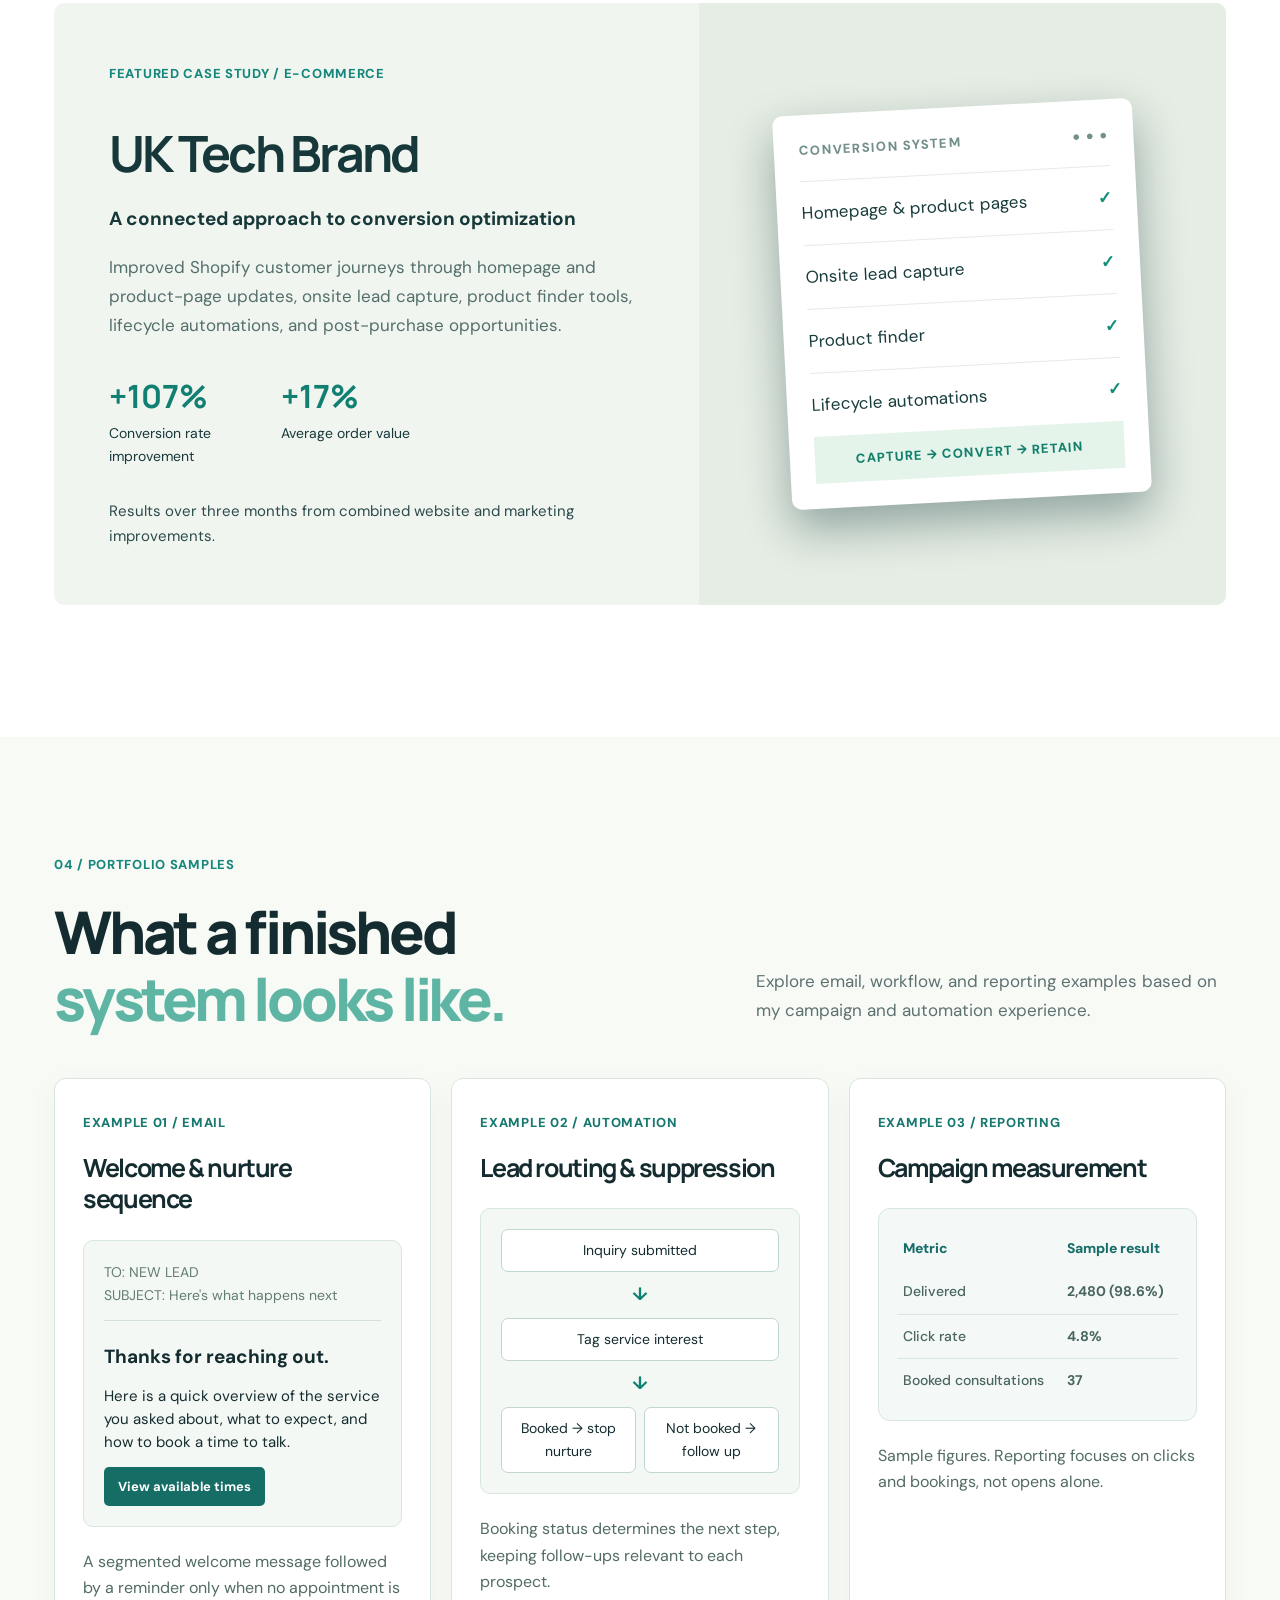
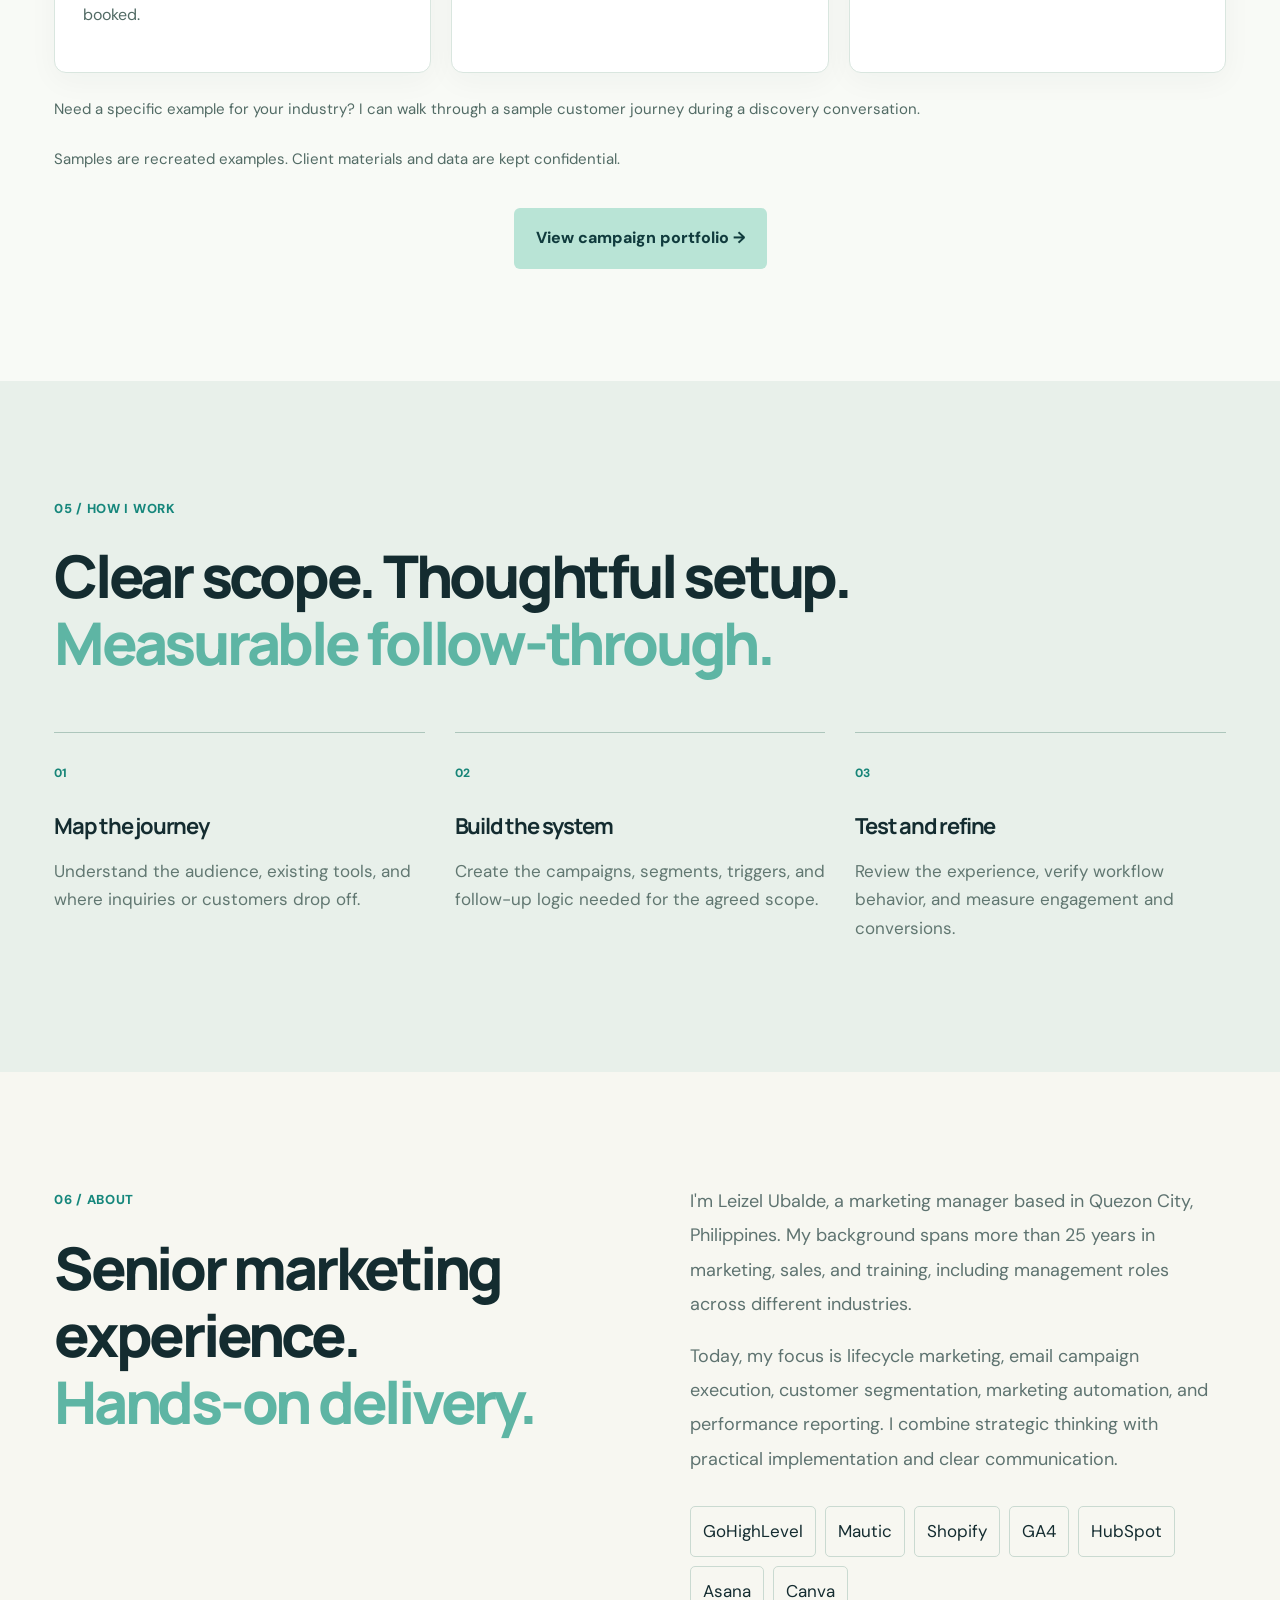
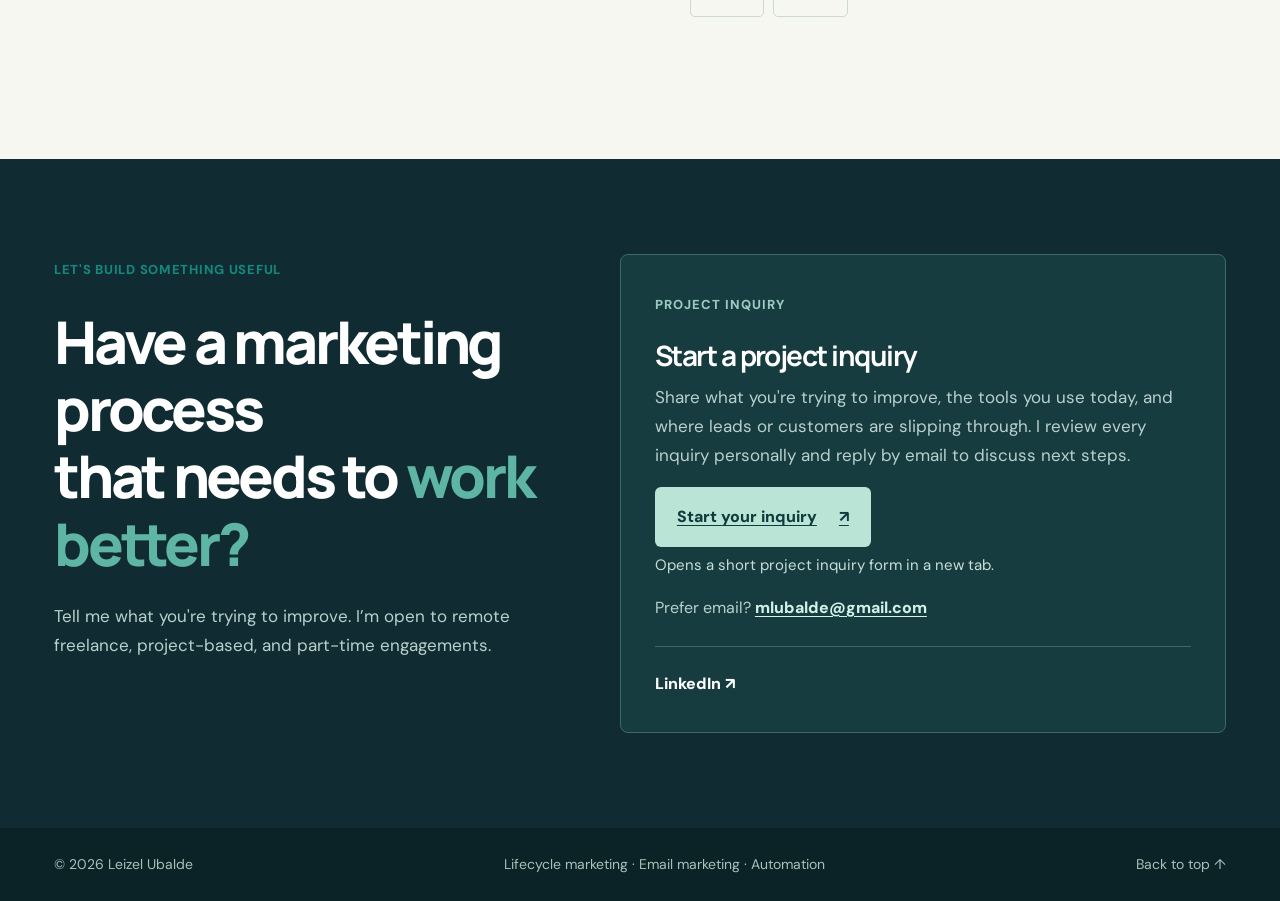
==== commit 11c03cf3: "Label financial services work as current role" ====
--- a/index.html
+++ b/index.html
@@ -6,7 +6,7 @@
 <section class="intro-strip"><div class="wrap strip-inner"><span>Strategy is only useful when it works in practice.</span><span class="strip-right">EMAIL MARKETING <i>✳</i> CRM AUTOMATION <i>✳</i> LIFECYCLE SYSTEMS</span></div></section>
 <section class="section services" id="services"><div class="wrap"><div class="section-head"><div><span class="kicker">01 / SERVICES</span><h2>Marketing systems built<br/>for <em>real businesses.</em></h2></div><p>Start with a focused setup project, then add ongoing support as your business grows. Each package can be tailored to your tools, audience, and budget.</p></div><div class="package-grid"><article class="package"><div class="package-top"><span class="package-num">01</span><span class="package-tag">START HERE</span></div><div class="package-icon">↗</div><h3>Lead Capture &amp;<br/>Follow-Up</h3><p>Stop losing inquiries between first contact and the next conversation.</p><ul><li>Lead capture landing page or form</li><li>CRM tagging and routing</li><li>Automated email follow-ups</li><li>Appointment booking flow</li><li>Basic lead activity reporting</li></ul><a data-package="Lead Capture &amp; Follow-Up" href="https://docs.google.com/forms/d/e/1FAIpQLSfONw1o2_HvZQygLxeL57BWI8GHEEXWNvy_GHQLVHNqAqclEQ/viewform?usp=pp_url&amp;entry.1717519921=Lead%20Capture%20%26%20Follow-Up" rel="noopener noreferrer" target="_blank">Discuss this package <span>↗</span></a></article><article class="package featured"><div class="package-top"><span class="package-num">02</span><span class="package-tag">LIFECYCLE FOCUS</span></div><div class="package-icon">◎</div><h3>Customer Nurture<br/>&amp; Reactivation</h3><p>Turn a quiet contact list into a structured, measurable engagement program.</p><ul><li>Contact segmentation</li><li>Welcome and nurture sequences</li><li>Reactivation email campaigns</li><li>Trigger and suppression rules</li><li>Campaign performance reporting</li></ul><a data-package="Customer Nurture &amp; Reactivation" href="https://docs.google.com/forms/d/e/1FAIpQLSfONw1o2_HvZQygLxeL57BWI8GHEEXWNvy_GHQLVHNqAqclEQ/viewform?usp=pp_url&amp;entry.1717519921=Customer%20Nurture%20%26%20Reactivation" rel="noopener noreferrer" target="_blank">Discuss this package <span>↗</span></a></article><article class="package"><div class="package-top"><span class="package-num">03</span><span class="package-tag">INTEGRATED</span></div><div class="package-icon">✳</div><h3>Social-to-Sales<br/>Marketing System</h3><p>Connect your social content to a clear path from inquiry to appointment.</p><ul><li>Social campaign content plan</li><li>Campaign creatives and lead page</li><li>Lead capture and CRM integration</li><li>Email/SMS follow-up workflow</li><li>Monthly reporting option</li></ul><a data-package="Social-to-Sales Marketing System" href="https://docs.google.com/forms/d/e/1FAIpQLSfONw1o2_HvZQygLxeL57BWI8GHEEXWNvy_GHQLVHNqAqclEQ/viewform?usp=pp_url&amp;entry.1717519921=Social-to-Sales%20Marketing%20System" rel="noopener noreferrer" target="_blank">Discuss this package <span>↗</span></a></article></div><p class="package-note">Scope, timeline, integrations, and platform fees are agreed before implementation.</p></div></section>
 <section class="section demo-section" id="demo"><div class="wrap"><div class="section-head"><div><span class="kicker">02 / INTERACTIVE DEMO</span><h2>See what happens<br/><em>after someone clicks.</em></h2></div><p>A sample lead-generation workflow for a local service business. Try the simulation to see how inquiry capture, segmentation, nurturing, and booking fit together.</p></div><div class="demo-shell"><div class="demo-left"><div class="demo-topline"><span><span class="live-dot"></span> AUTOMATION PLAYGROUND</span><span>SIMULATION ONLY</span></div><h3>Follow a lead from<br/>inquiry to appointment.</h3><p>Choose a service interest, then run the simulation to see how the follow-up changes when a lead books.</p><label for="interest">Prospect is interested in</label><select id="interest"><option value="Consultation">A free consultation</option><option value="Service quote">A service quote</option><option value="Product information">Product information</option></select><label for="scenario">What happens next?</label><select id="scenario"><option value="no-booking">Lead does not book</option><option value="booked">Lead books a consultation</option></select><button class="btn primary demo-button" id="runDemo">Run automation <span>→</span></button><button class="reset" id="resetDemo">Reset simulation</button></div><div class="demo-right"><div class="demo-right-head"><strong>Automation sequence</strong><span aria-live="polite" id="demoStatus">Ready to run</span></div><ol class="workflow" id="workflow"><li><span class="step-circle">1</span><div><strong>Lead captured</strong><small>Form submission creates an inquiry</small></div><span class="step-state">Waiting</span></li><li><span class="step-circle">2</span><div><strong>CRM segmentation</strong><small>Contact tagged by service interest</small></div><span class="step-state">Waiting</span></li><li><span class="step-circle">3</span><div><strong>Welcome email</strong><small>Relevant information sent automatically</small></div><span class="step-state">Waiting</span></li><li><span class="step-circle">4</span><div><strong>Follow-up logic</strong><small>Reminder only if no appointment booked</small></div><span class="step-state">Waiting</span></li><li><span class="step-circle">5</span><div><strong>Booking &amp; reporting</strong><small>Booking stops nurture and updates activity</small></div><span class="step-state">Waiting</span></li></ol><div aria-live="polite" class="demo-output" id="demoOutput">Your sample workflow is ready. Select an interest and run the demo.</div><div aria-live="polite" class="demo-preview" id="demoPreview"><div class="preview-heading">SIMULATED CRM RECORD &amp; EMAIL PREVIEW</div><div class="preview-grid"><div><span class="preview-label">Contact status</span><strong id="previewStatus">Not created</strong><span class="preview-label">CRM tag</span><strong id="previewTag">Waiting for inquiry</strong><span class="preview-label">Next action</span><strong id="previewAction">Run the demo</strong></div><div class="email-preview"><span class="preview-label">Sample email</span><strong id="previewSubject">Welcome email preview</strong><p id="previewBody">Select a service interest and run the simulation to see the sample message.</p></div></div></div></div></div></div></section>
-<section class="section work" id="work"><div class="wrap"><div class="section-head"><div><span class="kicker">03 / SELECTED WORK</span><h2>Experience backed<br/>by <em>execution.</em></h2></div><p>Campaign operations, lifecycle systems, and conversion improvements across financial services and e-commerce.</p></div><div class="case case-dark"><div class="case-copy"><span class="case-overline">IN-HOUSE ROLE / FINANCIAL SERVICES</span><h3>US Annuity Company</h3><p class="case-subtitle">Campaign operations, segmentation and lifecycle communications</p><p>Manage lifecycle and campaign operations for agent and consumer audiences across GoHighLevel and Mautic. Build automation workflows, segmentation logic, and nurture programs; produce recurring email and event campaigns; and report on engagement, testing, and deliverability.</p><div class="chips"><span>Email &amp; SMS</span><span>GoHighLevel</span><span>Mautic</span><span>Segmentation</span></div></div><div class="case-graphic"><div class="dashboard"><div class="dash-head"><span>CAMPAIGN OPERATIONS</span><span>● ● ●</span></div><div class="dash-row"><span>Audience segments</span><b>✓</b></div><div class="dash-row"><span>Send / holdout testing</span><b>✓</b></div><div class="dash-row"><span>Automated follow-ups</span><b>✓</b></div><div class="dash-row"><span>Engagement reporting</span><b>✓</b></div><div class="dash-footer">PLAN → EXECUTE → MEASURE</div></div></div></div><div class="case case-light"><div class="case-copy"><span class="case-overline">FEATURED CASE STUDY / E-COMMERCE</span><h3>UK Tech Brand</h3><p class="case-subtitle">A connected approach to conversion optimization</p><p>Improved Shopify customer journeys through homepage and product-page updates, onsite lead capture, product finder tools, lifecycle automations, and post-purchase opportunities.</p><div class="result-row"><div><strong>+107%</strong><span>Conversion rate improvement</span></div><div><strong>+17%</strong><span>Average order value</span></div></div><small class="case-note">Results over three months from combined website and marketing improvements.</small></div><div class="case-image"><div class="dashboard" style="transform:rotate(-3deg)"><div class="dash-head"><span>CONVERSION SYSTEM</span><span>● ● ●</span></div><div class="dash-row"><span>Homepage &amp; product pages</span><b>✓</b></div><div class="dash-row"><span>Onsite lead capture</span><b>✓</b></div><div class="dash-row"><span>Product finder</span><b>✓</b></div><div class="dash-row"><span>Lifecycle automations</span><b>✓</b></div><div class="dash-footer">CAPTURE → CONVERT → RETAIN</div></div></div></div></div></section>
+<section class="section work" id="work"><div class="wrap"><div class="section-head"><div><span class="kicker">03 / SELECTED WORK</span><h2>Experience backed<br/>by <em>execution.</em></h2></div><p>Campaign operations, lifecycle systems, and conversion improvements across financial services and e-commerce.</p></div><div class="case case-dark"><div class="case-copy"><span class="case-overline">CURRENT ROLE / FINANCIAL SERVICES</span><h3>US Annuity Company</h3><p class="case-subtitle">Campaign operations, segmentation and lifecycle communications</p><p>Manage lifecycle and campaign operations for agent and consumer audiences across GoHighLevel and Mautic. Build automation workflows, segmentation logic, and nurture programs; produce recurring email and event campaigns; and report on engagement, testing, and deliverability.</p><div class="chips"><span>Email &amp; SMS</span><span>GoHighLevel</span><span>Mautic</span><span>Segmentation</span></div></div><div class="case-graphic"><div class="dashboard"><div class="dash-head"><span>CAMPAIGN OPERATIONS</span><span>● ● ●</span></div><div class="dash-row"><span>Audience segments</span><b>✓</b></div><div class="dash-row"><span>Send / holdout testing</span><b>✓</b></div><div class="dash-row"><span>Automated follow-ups</span><b>✓</b></div><div class="dash-row"><span>Engagement reporting</span><b>✓</b></div><div class="dash-footer">PLAN → EXECUTE → MEASURE</div></div></div></div><div class="case case-light"><div class="case-copy"><span class="case-overline">FEATURED CASE STUDY / E-COMMERCE</span><h3>UK Tech Brand</h3><p class="case-subtitle">A connected approach to conversion optimization</p><p>Improved Shopify customer journeys through homepage and product-page updates, onsite lead capture, product finder tools, lifecycle automations, and post-purchase opportunities.</p><div class="result-row"><div><strong>+107%</strong><span>Conversion rate improvement</span></div><div><strong>+17%</strong><span>Average order value</span></div></div><small class="case-note">Results over three months from combined website and marketing improvements.</small></div><div class="case-image"><div class="dashboard" style="transform:rotate(-3deg)"><div class="dash-head"><span>CONVERSION SYSTEM</span><span>● ● ●</span></div><div class="dash-row"><span>Homepage &amp; product pages</span><b>✓</b></div><div class="dash-row"><span>Onsite lead capture</span><b>✓</b></div><div class="dash-row"><span>Product finder</span><b>✓</b></div><div class="dash-row"><span>Lifecycle automations</span><b>✓</b></div><div class="dash-footer">CAPTURE → CONVERT → RETAIN</div></div></div></div></div></section>
 <section class="section samples" id="samples"><div class="wrap"><div class="section-head"><div><span class="kicker">04 / PORTFOLIO SAMPLES</span><h2>What a finished<br/><em>system looks like.</em></h2></div><p>Explore email, workflow, and reporting examples based on my campaign and automation experience.</p></div><div class="sample-grid"><article class="sample-card"><span class="sample-label">EXAMPLE 01 / EMAIL</span><h3>Welcome &amp; nurture sequence</h3><div class="email-mock"><div class="email-top">TO: NEW LEAD<br/>SUBJECT: Here's what happens next</div><strong>Thanks for reaching out.</strong><p>Here is a quick overview of the service you asked about, what to expect, and how to book a time to talk.</p><span class="fake-cta">View available times</span></div><p>A segmented welcome message followed by a reminder only when no appointment is booked.</p></article><article class="sample-card"><span class="sample-label">EXAMPLE 02 / AUTOMATION</span><h3>Lead routing &amp; suppression</h3><div class="logic-mock"><span>Inquiry submitted</span><b>↓</b><span>Tag service interest</span><b>↓</b><div class="logic-split"><span>Booked → stop nurture</span><span>Not booked → follow up</span></div></div><p>Booking status determines the next step, keeping follow-ups relevant to each prospect.</p></article><article class="sample-card"><span class="sample-label">EXAMPLE 03 / REPORTING</span><h3>Campaign measurement</h3><div class="reporting-sample"><table class="sample-report-table"><thead><tr><th scope="col">Metric</th><th scope="col">Sample result</th></tr></thead><tbody><tr><th scope="row">Delivered</th><td>2,480 (98.6%)</td></tr><tr><th scope="row">Click rate</th><td>4.8%</td></tr><tr><th scope="row">Booked consultations</th><td>37</td></tr></tbody></table></div><p>Sample figures. Reporting focuses on clicks and bookings, not opens alone.</p></article></div><p class="sample-note">Need a specific example for your industry? I can walk through a sample customer journey during a discovery conversation.</p><p class="sample-note">Samples are recreated examples. Client materials and data are kept confidential.</p><p class="portfolio-link-wrap"><a class="btn primary" href="portfolio.html">View campaign portfolio →</a></p></div></section><section class="section approach"><div class="wrap"><span class="kicker">05 / HOW I WORK</span><h2>Clear scope. Thoughtful setup.<br/><em>Measurable follow-through.</em></h2><div class="approach-grid"><div><span>01</span><h3>Map the journey</h3><p>Understand the audience, existing tools, and where inquiries or customers drop off.</p></div><div><span>02</span><h3>Build the system</h3><p>Create the campaigns, segments, triggers, and follow-up logic needed for the agreed scope.</p></div><div><span>03</span><h3>Test and refine</h3><p>Review the experience, verify workflow behavior, and measure engagement and conversions.</p></div></div></div></section>
 <section class="section about" id="about"><div class="wrap about-grid"><div><span class="kicker">06 / ABOUT</span><h2>Senior marketing experience.<br/><em>Hands-on delivery.</em></h2></div><div><p>I'm Leizel Ubalde, a marketing manager based in Quezon City, Philippines. My background spans more than 25 years in marketing, sales, and training, including management roles across different industries.</p><p>Today, my focus is lifecycle marketing, email campaign execution, customer segmentation, marketing automation, and performance reporting. I combine strategic thinking with practical implementation and clear communication.</p><div class="tools"><span>GoHighLevel</span><span>Mautic</span><span>Shopify</span><span>GA4</span><span>HubSpot</span><span>Asana</span><span>Canva</span></div></div></div></section>
 <section class="contact" id="contact"><div class="wrap contact-grid"><div><span class="kicker">LET'S BUILD SOMETHING USEFUL</span><h2>Have a marketing process<br/>that needs to <em>work better?</em></h2><p>Tell me what you're trying to improve. I’m open to remote freelance, project-based, and part-time engagements.</p></div><div class="contact-card"><span>PROJECT INQUIRY</span><h3>Start a project inquiry</h3><p>Share what you're trying to improve, the tools you use today, and where leads or customers are slipping through. I review every inquiry personally and reply by email to discuss next steps.</p><a class="btn primary" href="https://docs.google.com/forms/d/e/1FAIpQLSfONw1o2_HvZQygLxeL57BWI8GHEEXWNvy_GHQLVHNqAqclEQ/viewform" rel="noopener noreferrer" target="_blank">Start your inquiry <span>↗</span></a><p class="form-note">Opens a short project inquiry form in a new tab.</p><p class="direct-email">Prefer email? <a href="mailto:mlubalde@gmail.com?subject=Marketing%20project%20inquiry">mlubalde@gmail.com</a></p><div class="contact-links"><a href="https://www.linkedin.com/in/leizel-ubalde/" rel="noopener noreferrer" target="_blank">LinkedIn ↗</a></div></div></div></section></main><footer><div class="wrap footer-inner"><span>© <span id="year">2026</span> Leizel Ubalde</span><span>Lifecycle marketing · Email marketing · Automation</span><a href="#top">Back to top ↑</a></div></footer><script src="script.js"></script></body></html>
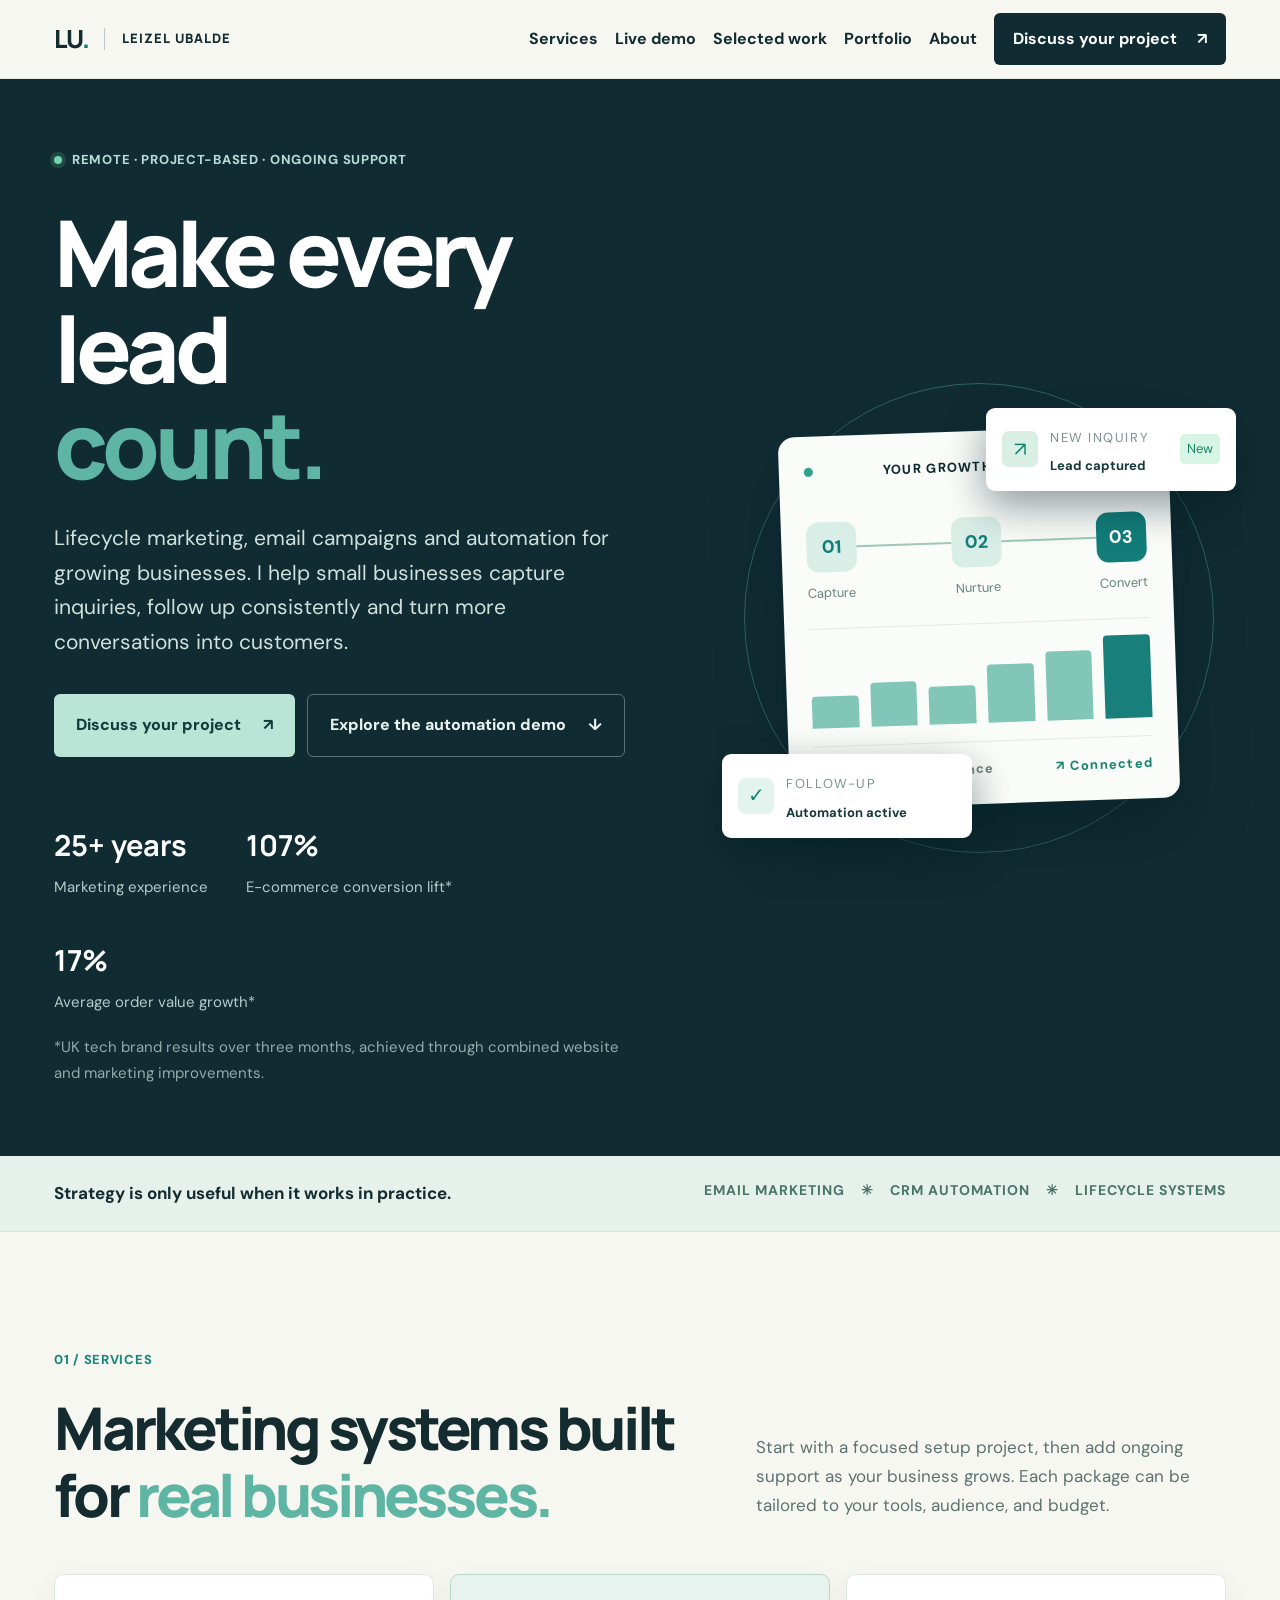
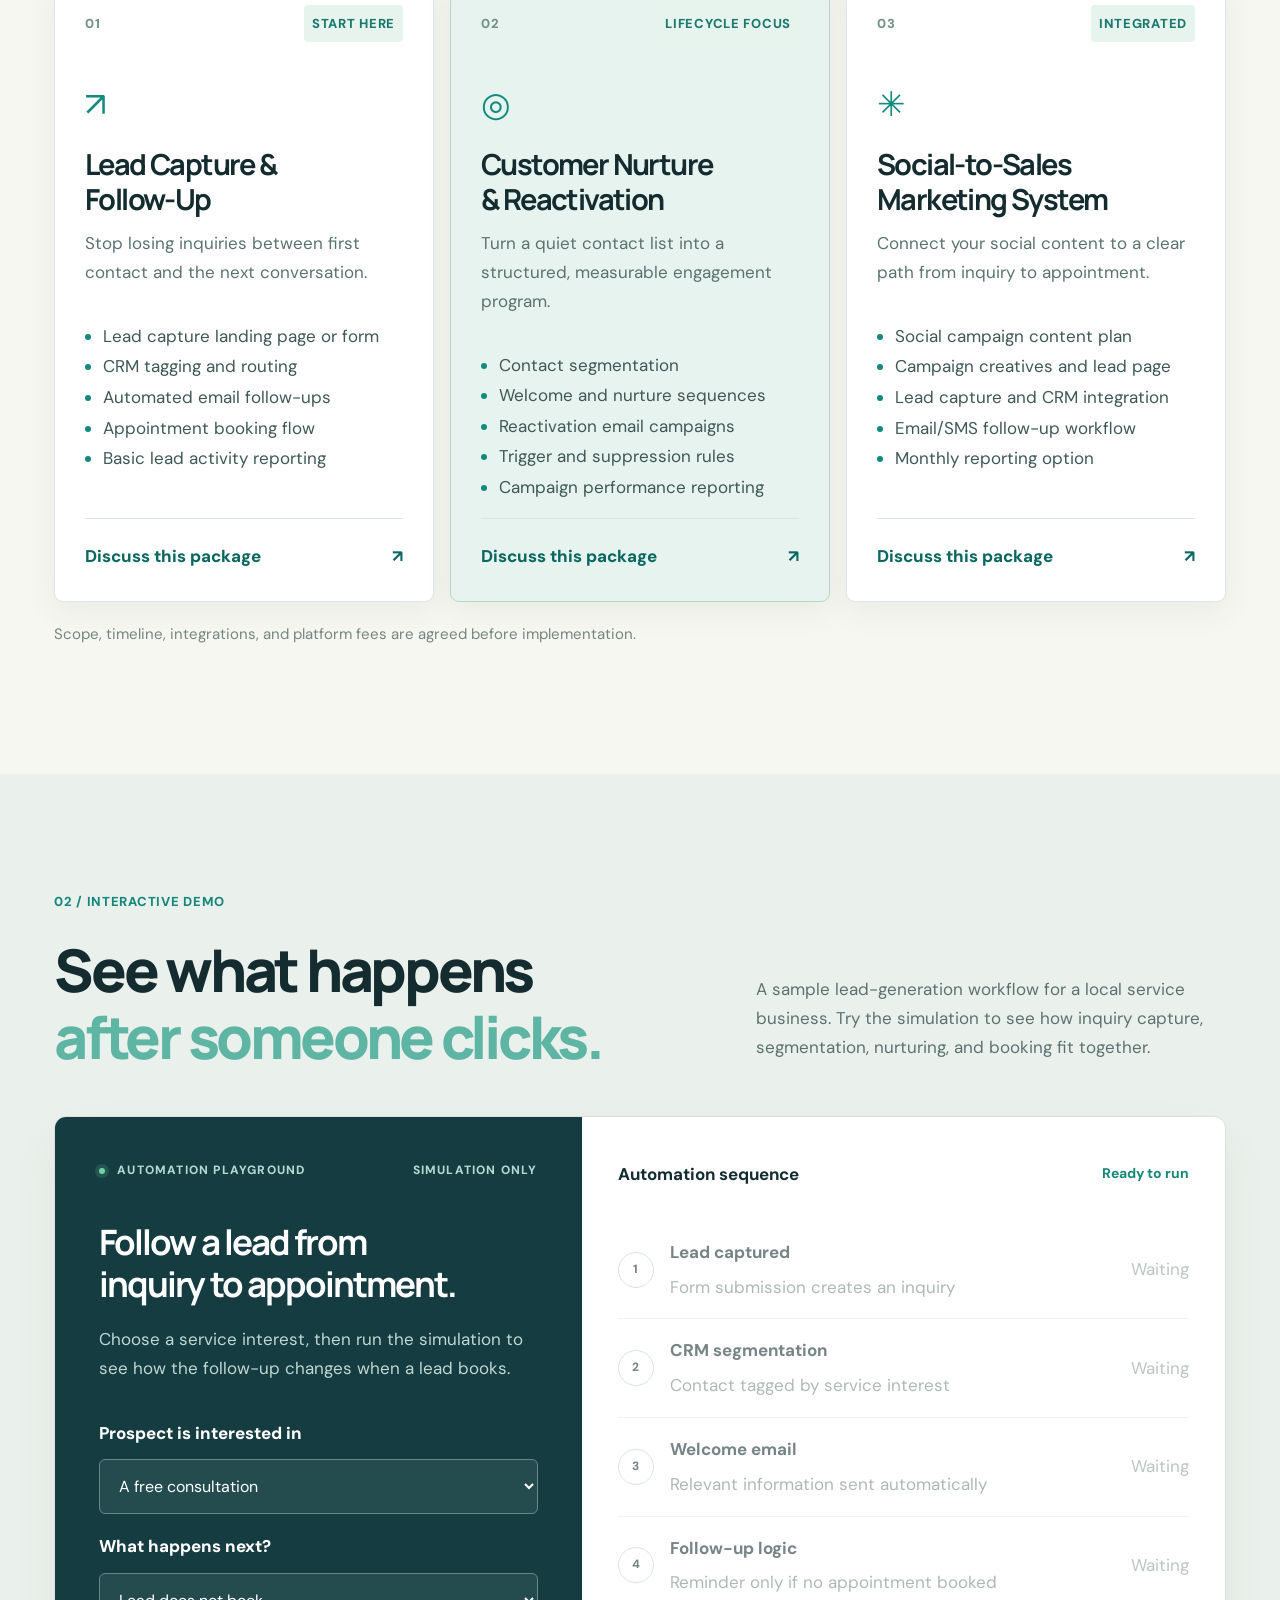
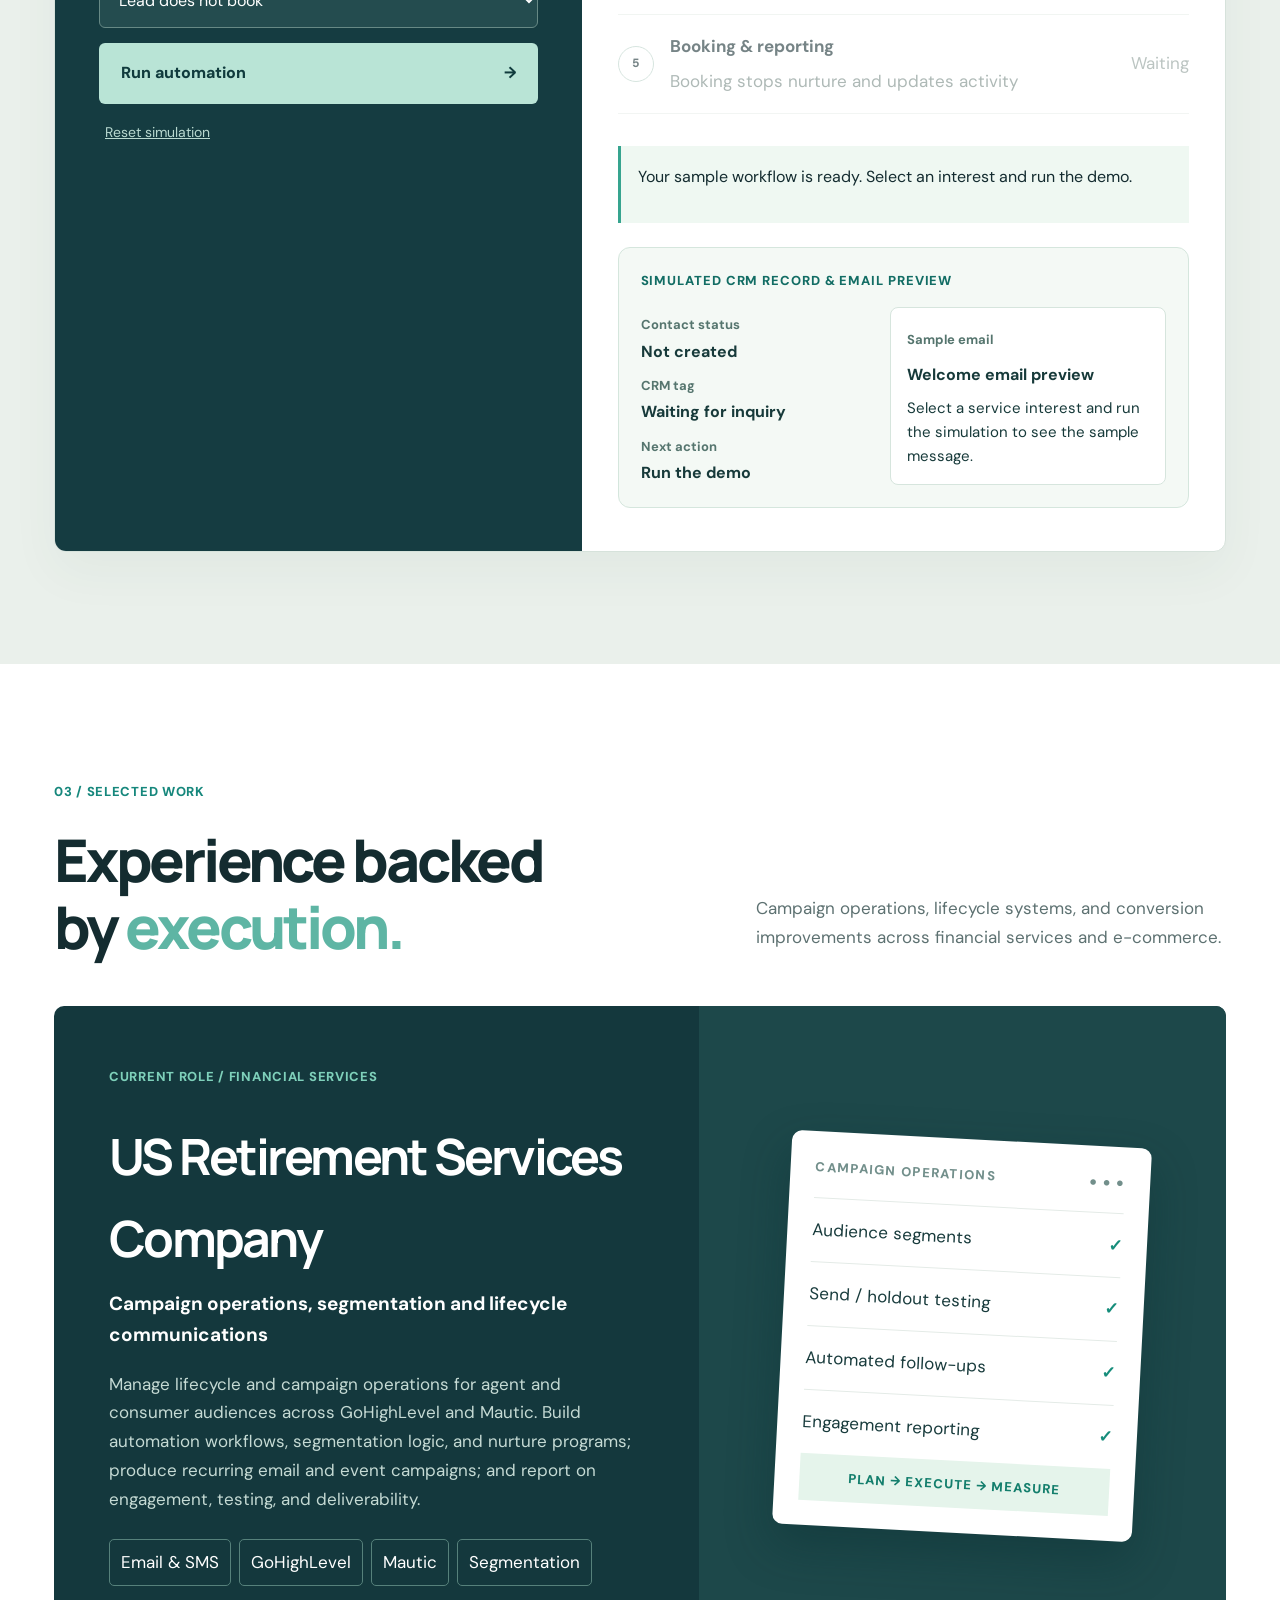
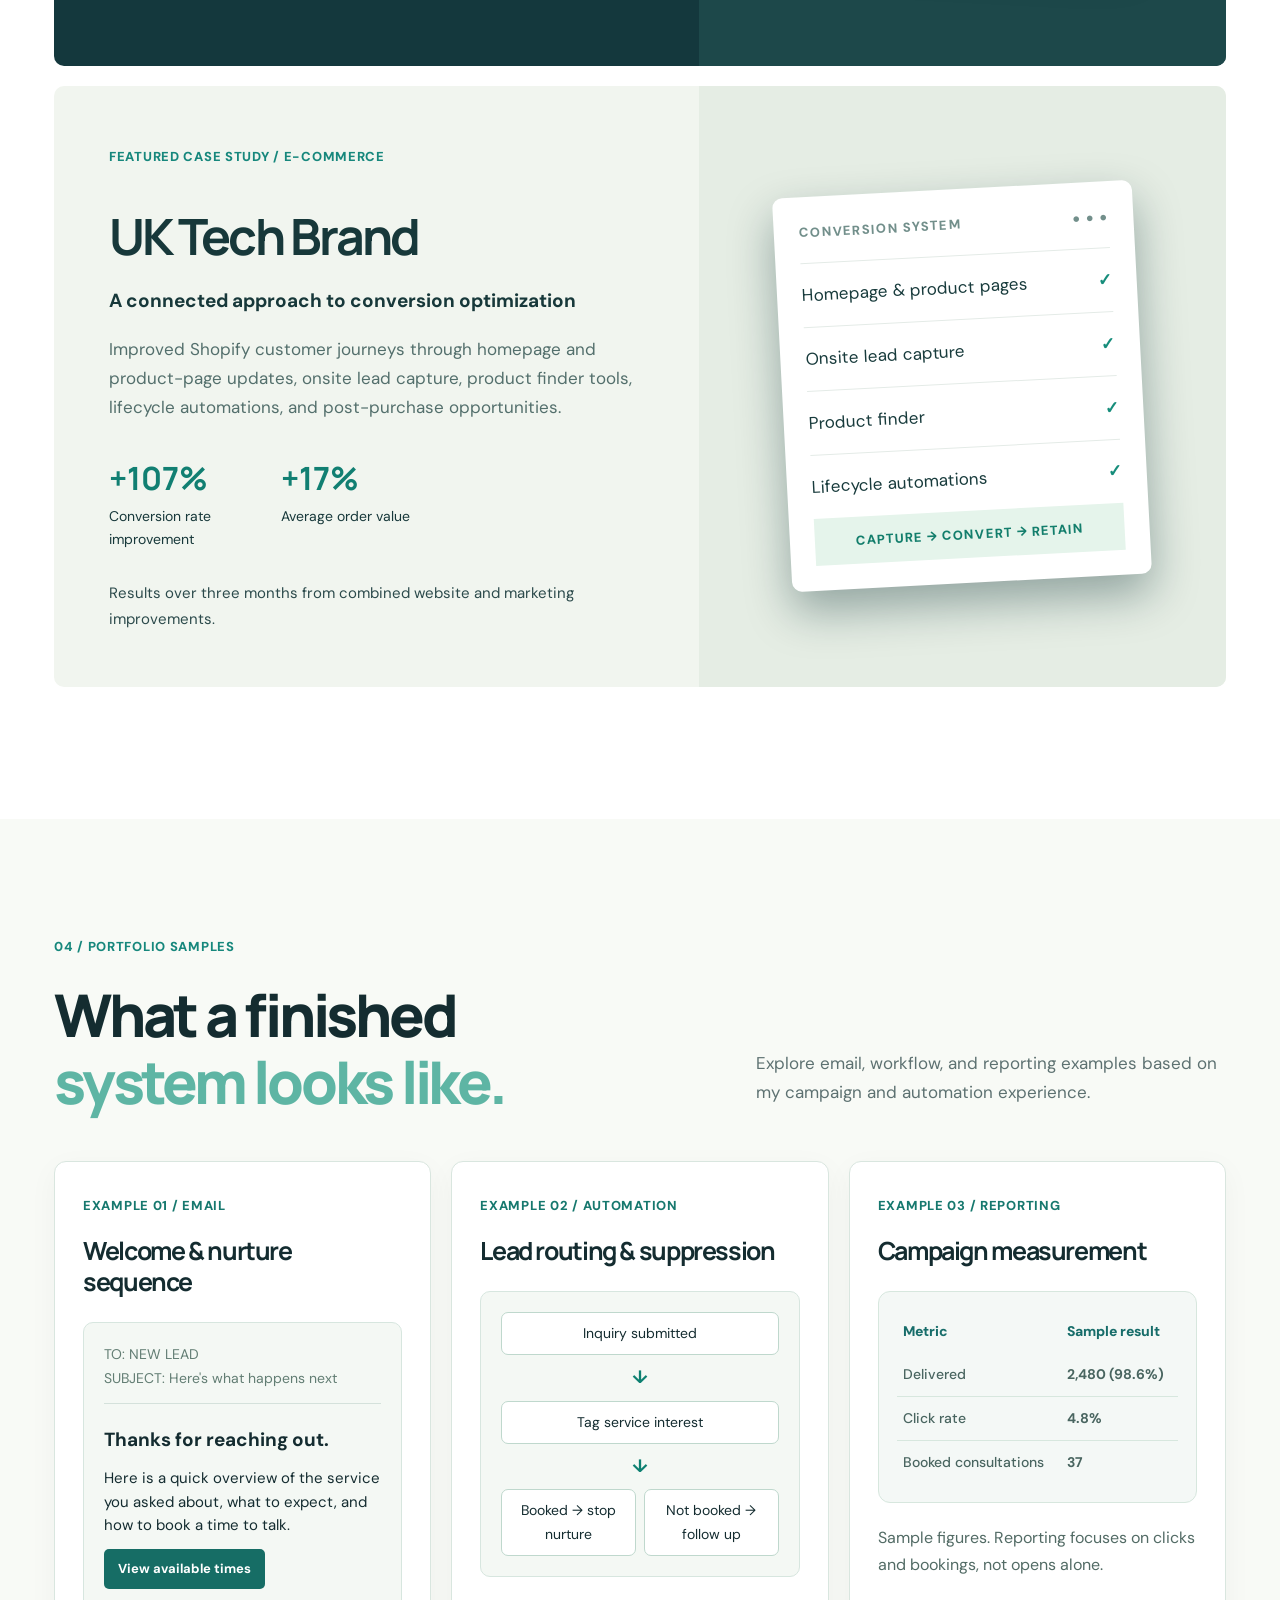
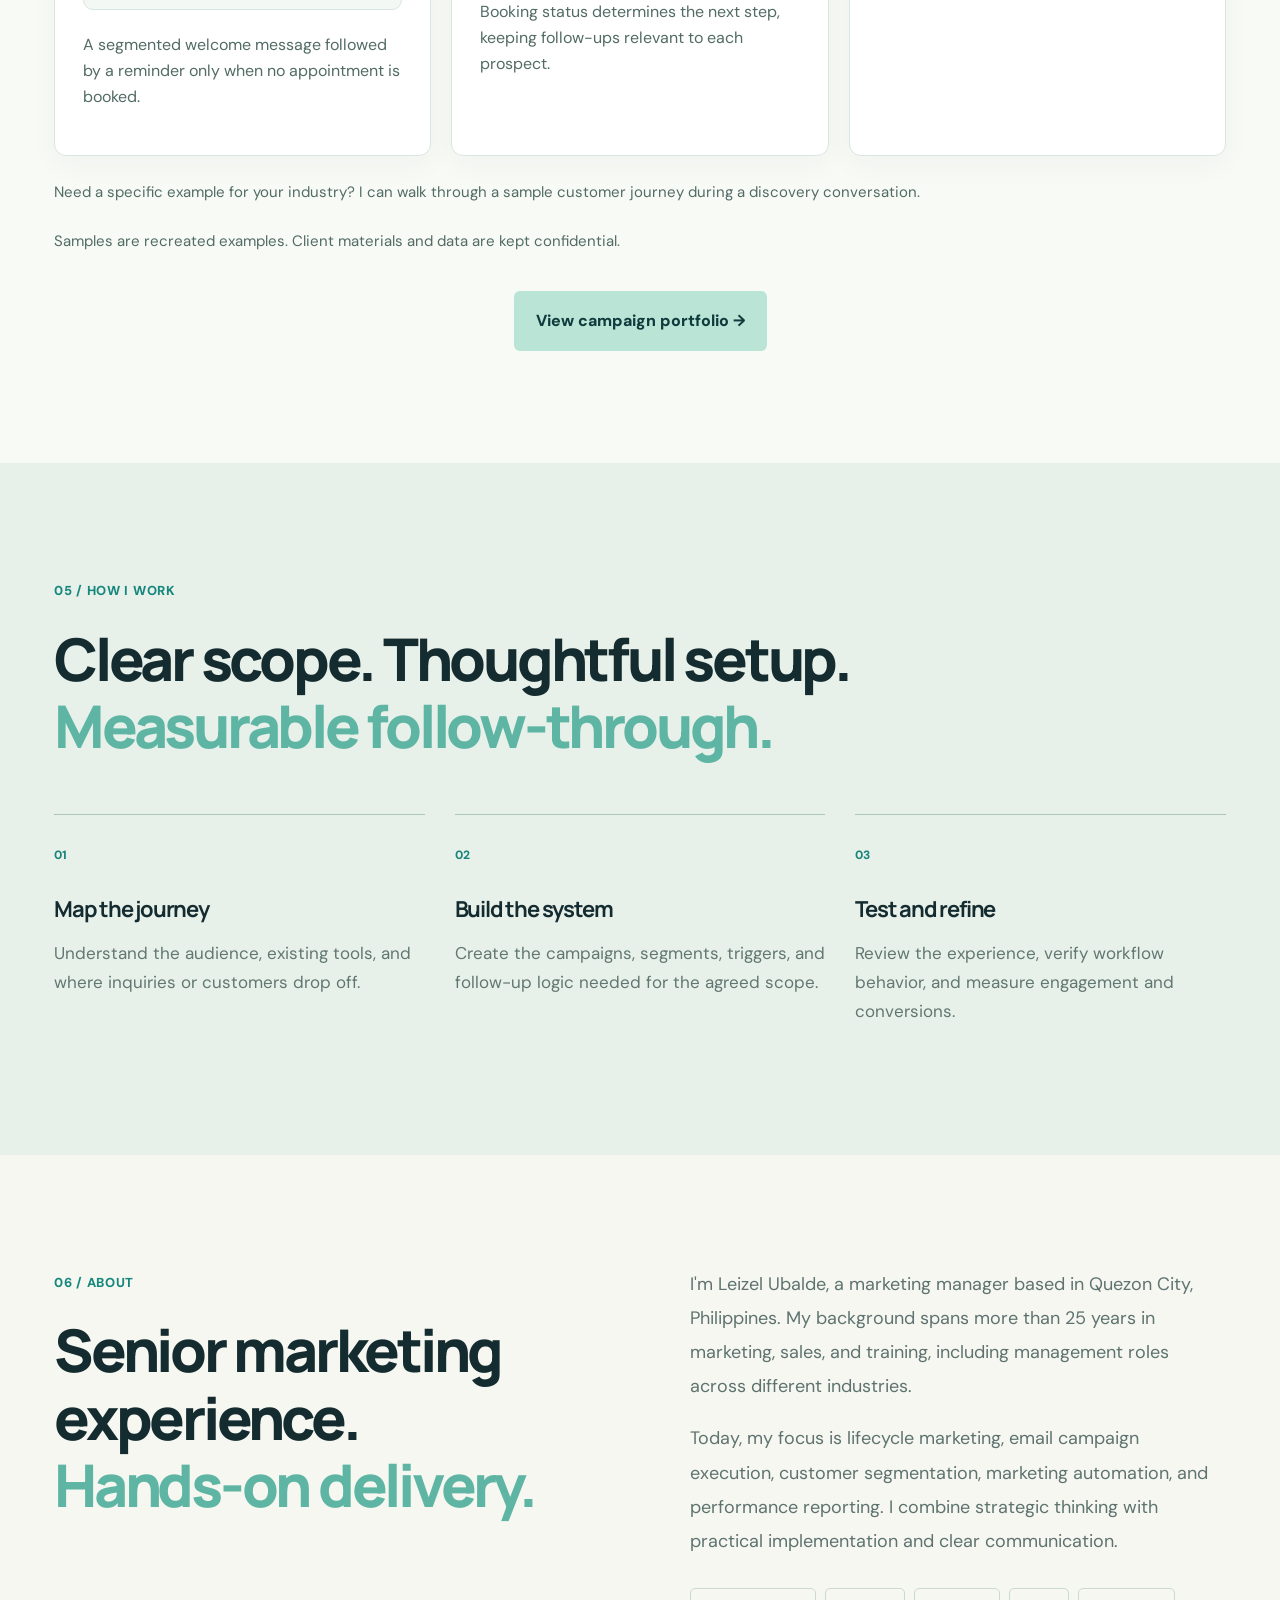
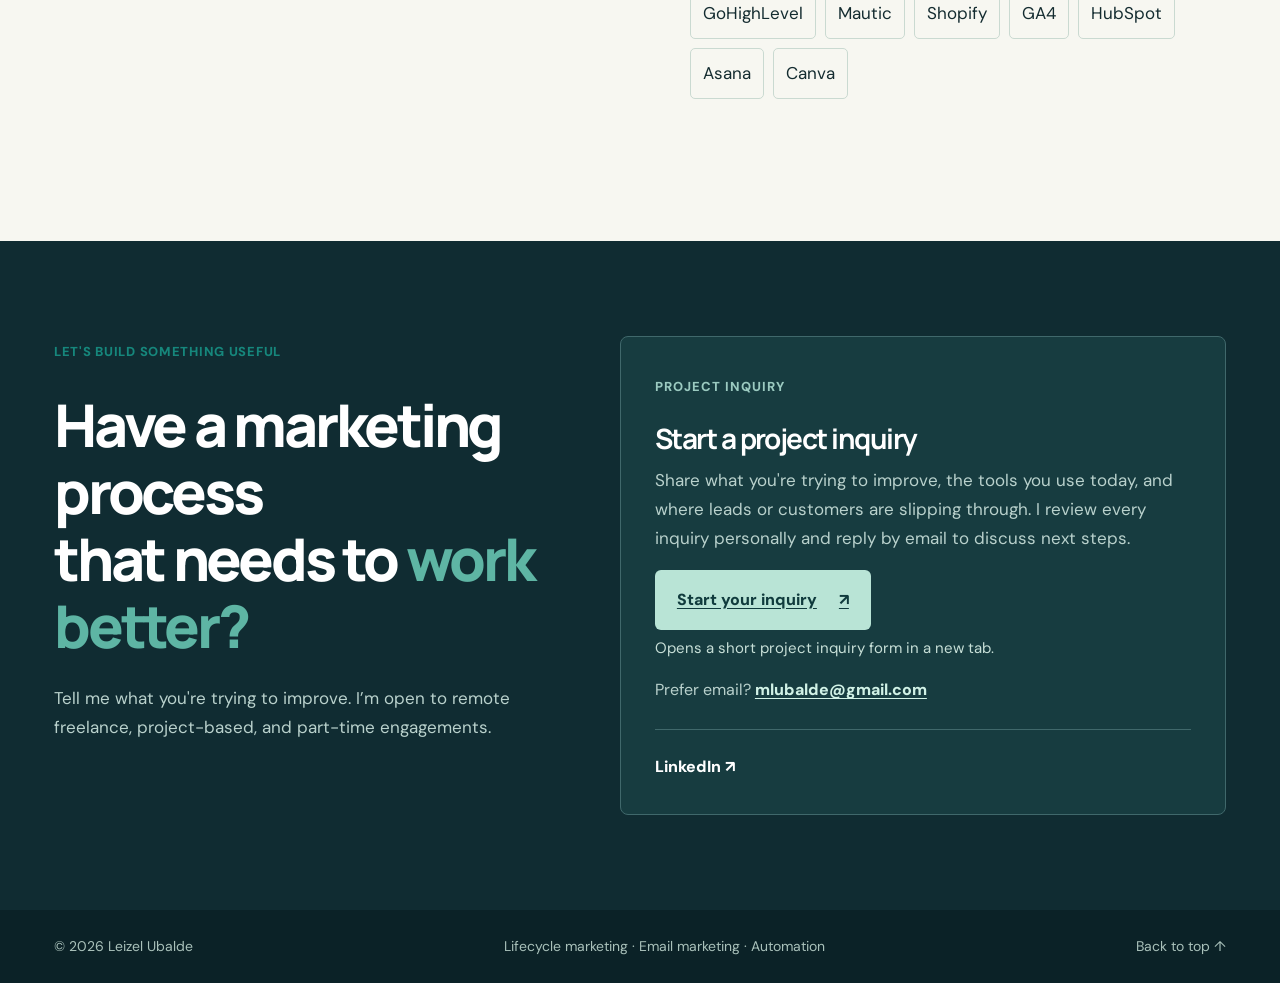
==== commit 8fa8660a: "Describe financial services role as US retirement services company Co-Authored-By: Claude Opus 5.5 <" ====
--- a/index.html
+++ b/index.html
@@ -6,7 +6,7 @@
 <section class="intro-strip"><div class="wrap strip-inner"><span>Strategy is only useful when it works in practice.</span><span class="strip-right">EMAIL MARKETING <i>✳</i> CRM AUTOMATION <i>✳</i> LIFECYCLE SYSTEMS</span></div></section>
 <section class="section services" id="services"><div class="wrap"><div class="section-head"><div><span class="kicker">01 / SERVICES</span><h2>Marketing systems built<br/>for <em>real businesses.</em></h2></div><p>Start with a focused setup project, then add ongoing support as your business grows. Each package can be tailored to your tools, audience, and budget.</p></div><div class="package-grid"><article class="package"><div class="package-top"><span class="package-num">01</span><span class="package-tag">START HERE</span></div><div class="package-icon">↗</div><h3>Lead Capture &amp;<br/>Follow-Up</h3><p>Stop losing inquiries between first contact and the next conversation.</p><ul><li>Lead capture landing page or form</li><li>CRM tagging and routing</li><li>Automated email follow-ups</li><li>Appointment booking flow</li><li>Basic lead activity reporting</li></ul><a data-package="Lead Capture &amp; Follow-Up" href="https://docs.google.com/forms/d/e/1FAIpQLSfONw1o2_HvZQygLxeL57BWI8GHEEXWNvy_GHQLVHNqAqclEQ/viewform?usp=pp_url&amp;entry.1717519921=Lead%20Capture%20%26%20Follow-Up" rel="noopener noreferrer" target="_blank">Discuss this package <span>↗</span></a></article><article class="package featured"><div class="package-top"><span class="package-num">02</span><span class="package-tag">LIFECYCLE FOCUS</span></div><div class="package-icon">◎</div><h3>Customer Nurture<br/>&amp; Reactivation</h3><p>Turn a quiet contact list into a structured, measurable engagement program.</p><ul><li>Contact segmentation</li><li>Welcome and nurture sequences</li><li>Reactivation email campaigns</li><li>Trigger and suppression rules</li><li>Campaign performance reporting</li></ul><a data-package="Customer Nurture &amp; Reactivation" href="https://docs.google.com/forms/d/e/1FAIpQLSfONw1o2_HvZQygLxeL57BWI8GHEEXWNvy_GHQLVHNqAqclEQ/viewform?usp=pp_url&amp;entry.1717519921=Customer%20Nurture%20%26%20Reactivation" rel="noopener noreferrer" target="_blank">Discuss this package <span>↗</span></a></article><article class="package"><div class="package-top"><span class="package-num">03</span><span class="package-tag">INTEGRATED</span></div><div class="package-icon">✳</div><h3>Social-to-Sales<br/>Marketing System</h3><p>Connect your social content to a clear path from inquiry to appointment.</p><ul><li>Social campaign content plan</li><li>Campaign creatives and lead page</li><li>Lead capture and CRM integration</li><li>Email/SMS follow-up workflow</li><li>Monthly reporting option</li></ul><a data-package="Social-to-Sales Marketing System" href="https://docs.google.com/forms/d/e/1FAIpQLSfONw1o2_HvZQygLxeL57BWI8GHEEXWNvy_GHQLVHNqAqclEQ/viewform?usp=pp_url&amp;entry.1717519921=Social-to-Sales%20Marketing%20System" rel="noopener noreferrer" target="_blank">Discuss this package <span>↗</span></a></article></div><p class="package-note">Scope, timeline, integrations, and platform fees are agreed before implementation.</p></div></section>
 <section class="section demo-section" id="demo"><div class="wrap"><div class="section-head"><div><span class="kicker">02 / INTERACTIVE DEMO</span><h2>See what happens<br/><em>after someone clicks.</em></h2></div><p>A sample lead-generation workflow for a local service business. Try the simulation to see how inquiry capture, segmentation, nurturing, and booking fit together.</p></div><div class="demo-shell"><div class="demo-left"><div class="demo-topline"><span><span class="live-dot"></span> AUTOMATION PLAYGROUND</span><span>SIMULATION ONLY</span></div><h3>Follow a lead from<br/>inquiry to appointment.</h3><p>Choose a service interest, then run the simulation to see how the follow-up changes when a lead books.</p><label for="interest">Prospect is interested in</label><select id="interest"><option value="Consultation">A free consultation</option><option value="Service quote">A service quote</option><option value="Product information">Product information</option></select><label for="scenario">What happens next?</label><select id="scenario"><option value="no-booking">Lead does not book</option><option value="booked">Lead books a consultation</option></select><button class="btn primary demo-button" id="runDemo">Run automation <span>→</span></button><button class="reset" id="resetDemo">Reset simulation</button></div><div class="demo-right"><div class="demo-right-head"><strong>Automation sequence</strong><span aria-live="polite" id="demoStatus">Ready to run</span></div><ol class="workflow" id="workflow"><li><span class="step-circle">1</span><div><strong>Lead captured</strong><small>Form submission creates an inquiry</small></div><span class="step-state">Waiting</span></li><li><span class="step-circle">2</span><div><strong>CRM segmentation</strong><small>Contact tagged by service interest</small></div><span class="step-state">Waiting</span></li><li><span class="step-circle">3</span><div><strong>Welcome email</strong><small>Relevant information sent automatically</small></div><span class="step-state">Waiting</span></li><li><span class="step-circle">4</span><div><strong>Follow-up logic</strong><small>Reminder only if no appointment booked</small></div><span class="step-state">Waiting</span></li><li><span class="step-circle">5</span><div><strong>Booking &amp; reporting</strong><small>Booking stops nurture and updates activity</small></div><span class="step-state">Waiting</span></li></ol><div aria-live="polite" class="demo-output" id="demoOutput">Your sample workflow is ready. Select an interest and run the demo.</div><div aria-live="polite" class="demo-preview" id="demoPreview"><div class="preview-heading">SIMULATED CRM RECORD &amp; EMAIL PREVIEW</div><div class="preview-grid"><div><span class="preview-label">Contact status</span><strong id="previewStatus">Not created</strong><span class="preview-label">CRM tag</span><strong id="previewTag">Waiting for inquiry</strong><span class="preview-label">Next action</span><strong id="previewAction">Run the demo</strong></div><div class="email-preview"><span class="preview-label">Sample email</span><strong id="previewSubject">Welcome email preview</strong><p id="previewBody">Select a service interest and run the simulation to see the sample message.</p></div></div></div></div></div></div></section>
-<section class="section work" id="work"><div class="wrap"><div class="section-head"><div><span class="kicker">03 / SELECTED WORK</span><h2>Experience backed<br/>by <em>execution.</em></h2></div><p>Campaign operations, lifecycle systems, and conversion improvements across financial services and e-commerce.</p></div><div class="case case-dark"><div class="case-copy"><span class="case-overline">CURRENT ROLE / FINANCIAL SERVICES</span><h3>US Annuity Company</h3><p class="case-subtitle">Campaign operations, segmentation and lifecycle communications</p><p>Manage lifecycle and campaign operations for agent and consumer audiences across GoHighLevel and Mautic. Build automation workflows, segmentation logic, and nurture programs; produce recurring email and event campaigns; and report on engagement, testing, and deliverability.</p><div class="chips"><span>Email &amp; SMS</span><span>GoHighLevel</span><span>Mautic</span><span>Segmentation</span></div></div><div class="case-graphic"><div class="dashboard"><div class="dash-head"><span>CAMPAIGN OPERATIONS</span><span>● ● ●</span></div><div class="dash-row"><span>Audience segments</span><b>✓</b></div><div class="dash-row"><span>Send / holdout testing</span><b>✓</b></div><div class="dash-row"><span>Automated follow-ups</span><b>✓</b></div><div class="dash-row"><span>Engagement reporting</span><b>✓</b></div><div class="dash-footer">PLAN → EXECUTE → MEASURE</div></div></div></div><div class="case case-light"><div class="case-copy"><span class="case-overline">FEATURED CASE STUDY / E-COMMERCE</span><h3>UK Tech Brand</h3><p class="case-subtitle">A connected approach to conversion optimization</p><p>Improved Shopify customer journeys through homepage and product-page updates, onsite lead capture, product finder tools, lifecycle automations, and post-purchase opportunities.</p><div class="result-row"><div><strong>+107%</strong><span>Conversion rate improvement</span></div><div><strong>+17%</strong><span>Average order value</span></div></div><small class="case-note">Results over three months from combined website and marketing improvements.</small></div><div class="case-image"><div class="dashboard" style="transform:rotate(-3deg)"><div class="dash-head"><span>CONVERSION SYSTEM</span><span>● ● ●</span></div><div class="dash-row"><span>Homepage &amp; product pages</span><b>✓</b></div><div class="dash-row"><span>Onsite lead capture</span><b>✓</b></div><div class="dash-row"><span>Product finder</span><b>✓</b></div><div class="dash-row"><span>Lifecycle automations</span><b>✓</b></div><div class="dash-footer">CAPTURE → CONVERT → RETAIN</div></div></div></div></div></section>
+<section class="section work" id="work"><div class="wrap"><div class="section-head"><div><span class="kicker">03 / SELECTED WORK</span><h2>Experience backed<br/>by <em>execution.</em></h2></div><p>Campaign operations, lifecycle systems, and conversion improvements across financial services and e-commerce.</p></div><div class="case case-dark"><div class="case-copy"><span class="case-overline">CURRENT ROLE / FINANCIAL SERVICES</span><h3>US Retirement Services Company</h3><p class="case-subtitle">Campaign operations, segmentation and lifecycle communications</p><p>Manage lifecycle and campaign operations for agent and consumer audiences across GoHighLevel and Mautic. Build automation workflows, segmentation logic, and nurture programs; produce recurring email and event campaigns; and report on engagement, testing, and deliverability.</p><div class="chips"><span>Email &amp; SMS</span><span>GoHighLevel</span><span>Mautic</span><span>Segmentation</span></div></div><div class="case-graphic"><div class="dashboard"><div class="dash-head"><span>CAMPAIGN OPERATIONS</span><span>● ● ●</span></div><div class="dash-row"><span>Audience segments</span><b>✓</b></div><div class="dash-row"><span>Send / holdout testing</span><b>✓</b></div><div class="dash-row"><span>Automated follow-ups</span><b>✓</b></div><div class="dash-row"><span>Engagement reporting</span><b>✓</b></div><div class="dash-footer">PLAN → EXECUTE → MEASURE</div></div></div></div><div class="case case-light"><div class="case-copy"><span class="case-overline">FEATURED CASE STUDY / E-COMMERCE</span><h3>UK Tech Brand</h3><p class="case-subtitle">A connected approach to conversion optimization</p><p>Improved Shopify customer journeys through homepage and product-page updates, onsite lead capture, product finder tools, lifecycle automations, and post-purchase opportunities.</p><div class="result-row"><div><strong>+107%</strong><span>Conversion rate improvement</span></div><div><strong>+17%</strong><span>Average order value</span></div></div><small class="case-note">Results over three months from combined website and marketing improvements.</small></div><div class="case-image"><div class="dashboard" style="transform:rotate(-3deg)"><div class="dash-head"><span>CONVERSION SYSTEM</span><span>● ● ●</span></div><div class="dash-row"><span>Homepage &amp; product pages</span><b>✓</b></div><div class="dash-row"><span>Onsite lead capture</span><b>✓</b></div><div class="dash-row"><span>Product finder</span><b>✓</b></div><div class="dash-row"><span>Lifecycle automations</span><b>✓</b></div><div class="dash-footer">CAPTURE → CONVERT → RETAIN</div></div></div></div></div></section>
 <section class="section samples" id="samples"><div class="wrap"><div class="section-head"><div><span class="kicker">04 / PORTFOLIO SAMPLES</span><h2>What a finished<br/><em>system looks like.</em></h2></div><p>Explore email, workflow, and reporting examples based on my campaign and automation experience.</p></div><div class="sample-grid"><article class="sample-card"><span class="sample-label">EXAMPLE 01 / EMAIL</span><h3>Welcome &amp; nurture sequence</h3><div class="email-mock"><div class="email-top">TO: NEW LEAD<br/>SUBJECT: Here's what happens next</div><strong>Thanks for reaching out.</strong><p>Here is a quick overview of the service you asked about, what to expect, and how to book a time to talk.</p><span class="fake-cta">View available times</span></div><p>A segmented welcome message followed by a reminder only when no appointment is booked.</p></article><article class="sample-card"><span class="sample-label">EXAMPLE 02 / AUTOMATION</span><h3>Lead routing &amp; suppression</h3><div class="logic-mock"><span>Inquiry submitted</span><b>↓</b><span>Tag service interest</span><b>↓</b><div class="logic-split"><span>Booked → stop nurture</span><span>Not booked → follow up</span></div></div><p>Booking status determines the next step, keeping follow-ups relevant to each prospect.</p></article><article class="sample-card"><span class="sample-label">EXAMPLE 03 / REPORTING</span><h3>Campaign measurement</h3><div class="reporting-sample"><table class="sample-report-table"><thead><tr><th scope="col">Metric</th><th scope="col">Sample result</th></tr></thead><tbody><tr><th scope="row">Delivered</th><td>2,480 (98.6%)</td></tr><tr><th scope="row">Click rate</th><td>4.8%</td></tr><tr><th scope="row">Booked consultations</th><td>37</td></tr></tbody></table></div><p>Sample figures. Reporting focuses on clicks and bookings, not opens alone.</p></article></div><p class="sample-note">Need a specific example for your industry? I can walk through a sample customer journey during a discovery conversation.</p><p class="sample-note">Samples are recreated examples. Client materials and data are kept confidential.</p><p class="portfolio-link-wrap"><a class="btn primary" href="portfolio.html">View campaign portfolio →</a></p></div></section><section class="section approach"><div class="wrap"><span class="kicker">05 / HOW I WORK</span><h2>Clear scope. Thoughtful setup.<br/><em>Measurable follow-through.</em></h2><div class="approach-grid"><div><span>01</span><h3>Map the journey</h3><p>Understand the audience, existing tools, and where inquiries or customers drop off.</p></div><div><span>02</span><h3>Build the system</h3><p>Create the campaigns, segments, triggers, and follow-up logic needed for the agreed scope.</p></div><div><span>03</span><h3>Test and refine</h3><p>Review the experience, verify workflow behavior, and measure engagement and conversions.</p></div></div></div></section>
 <section class="section about" id="about"><div class="wrap about-grid"><div><span class="kicker">06 / ABOUT</span><h2>Senior marketing experience.<br/><em>Hands-on delivery.</em></h2></div><div><p>I'm Leizel Ubalde, a marketing manager based in Quezon City, Philippines. My background spans more than 25 years in marketing, sales, and training, including management roles across different industries.</p><p>Today, my focus is lifecycle marketing, email campaign execution, customer segmentation, marketing automation, and performance reporting. I combine strategic thinking with practical implementation and clear communication.</p><div class="tools"><span>GoHighLevel</span><span>Mautic</span><span>Shopify</span><span>GA4</span><span>HubSpot</span><span>Asana</span><span>Canva</span></div></div></div></section>
 <section class="contact" id="contact"><div class="wrap contact-grid"><div><span class="kicker">LET'S BUILD SOMETHING USEFUL</span><h2>Have a marketing process<br/>that needs to <em>work better?</em></h2><p>Tell me what you're trying to improve. I’m open to remote freelance, project-based, and part-time engagements.</p></div><div class="contact-card"><span>PROJECT INQUIRY</span><h3>Start a project inquiry</h3><p>Share what you're trying to improve, the tools you use today, and where leads or customers are slipping through. I review every inquiry personally and reply by email to discuss next steps.</p><a class="btn primary" href="https://docs.google.com/forms/d/e/1FAIpQLSfONw1o2_HvZQygLxeL57BWI8GHEEXWNvy_GHQLVHNqAqclEQ/viewform" rel="noopener noreferrer" target="_blank">Start your inquiry <span>↗</span></a><p class="form-note">Opens a short project inquiry form in a new tab.</p><p class="direct-email">Prefer email? <a href="mailto:mlubalde@gmail.com?subject=Marketing%20project%20inquiry">mlubalde@gmail.com</a></p><div class="contact-links"><a href="https://www.linkedin.com/in/leizel-ubalde/" rel="noopener noreferrer" target="_blank">LinkedIn ↗</a></div></div></div></section></main><footer><div class="wrap footer-inner"><span>© <span id="year">2026</span> Leizel Ubalde</span><span>Lifecycle marketing · Email marketing · Automation</span><a href="#top">Back to top ↑</a></div></footer><script src="script.js"></script></body></html>
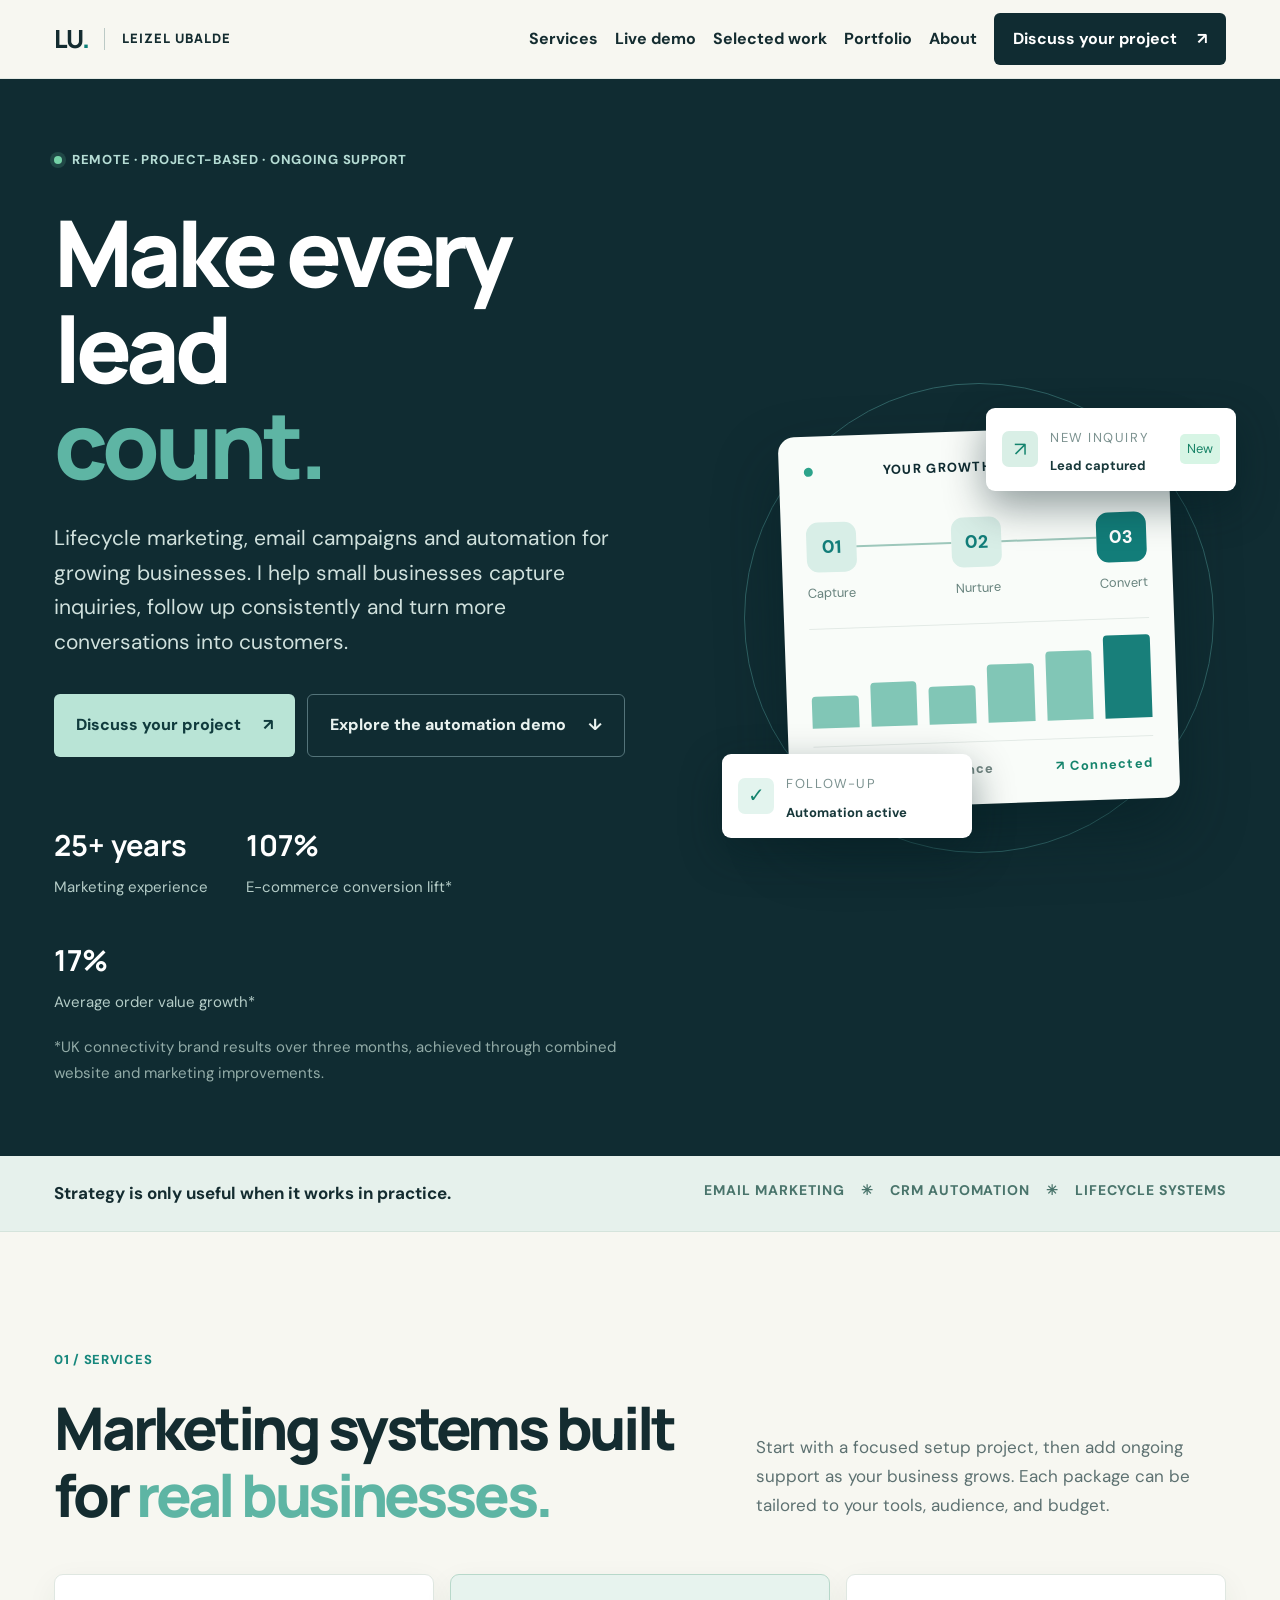
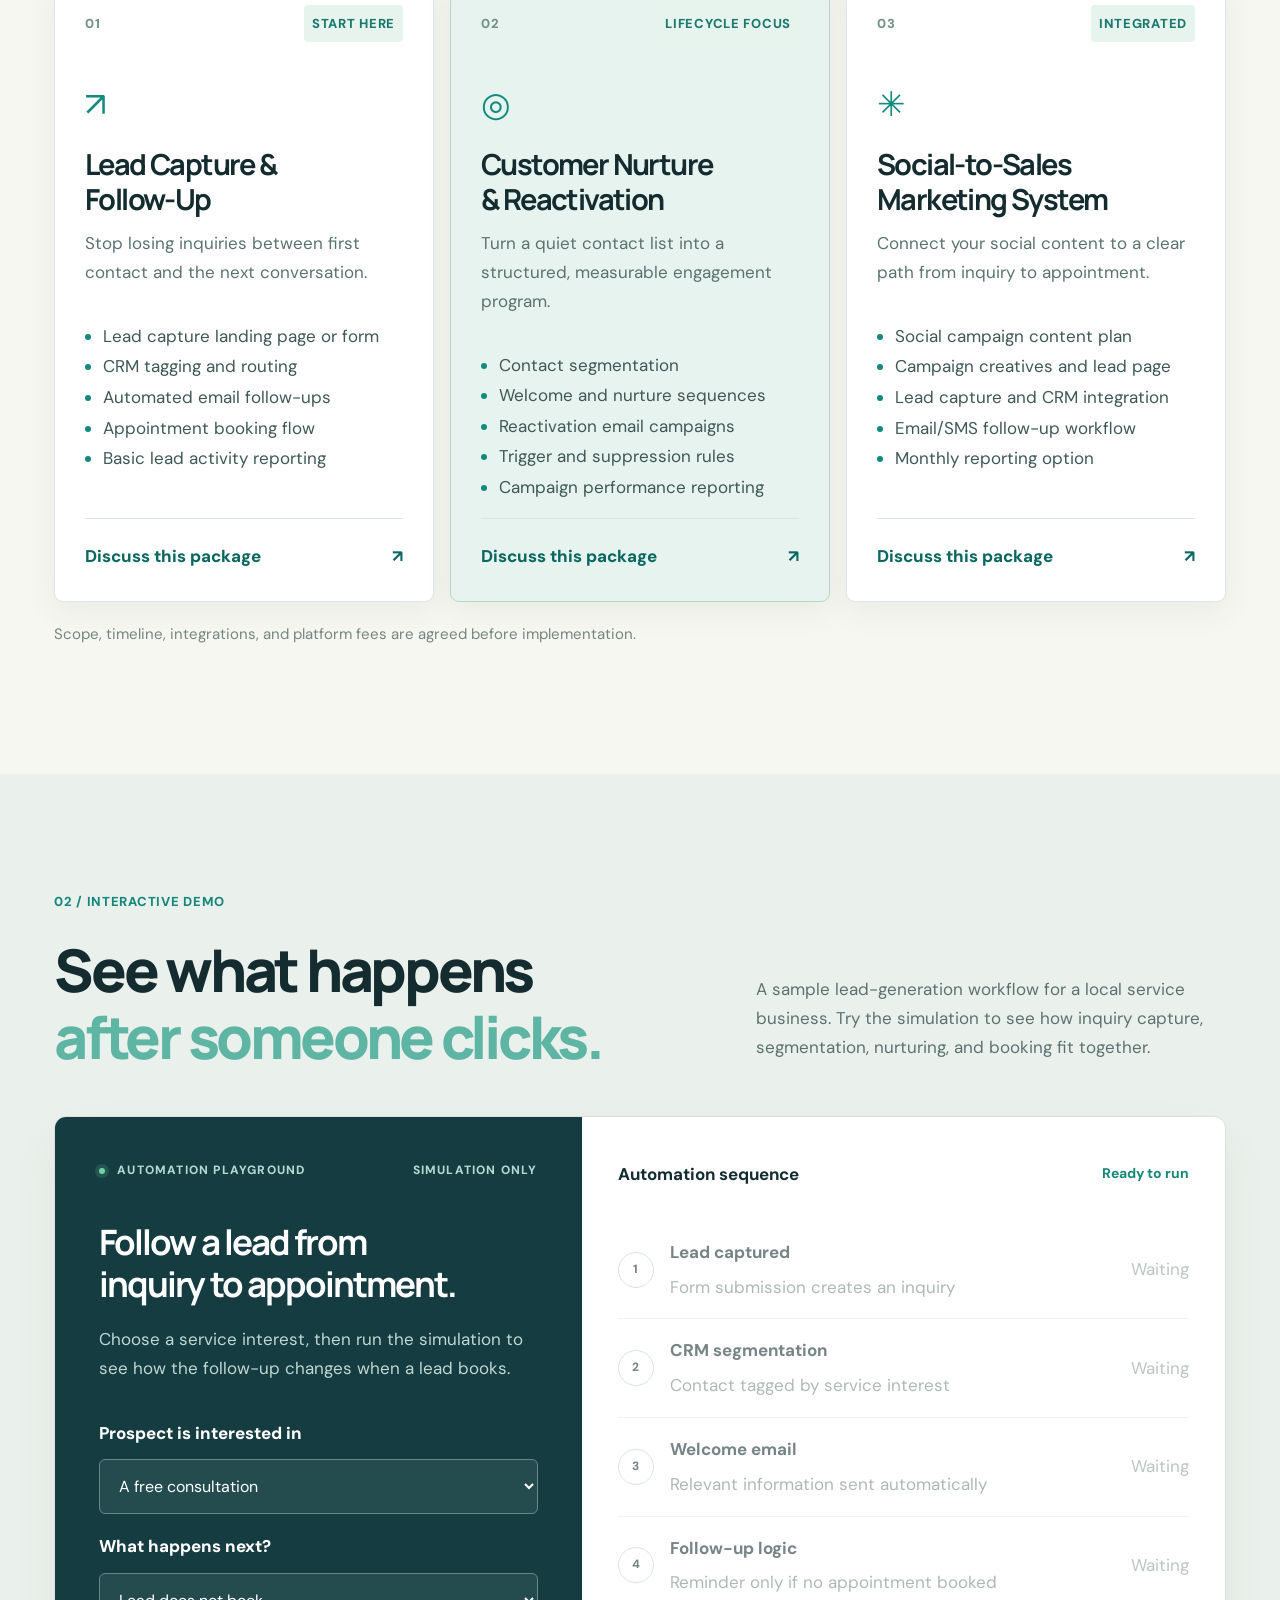
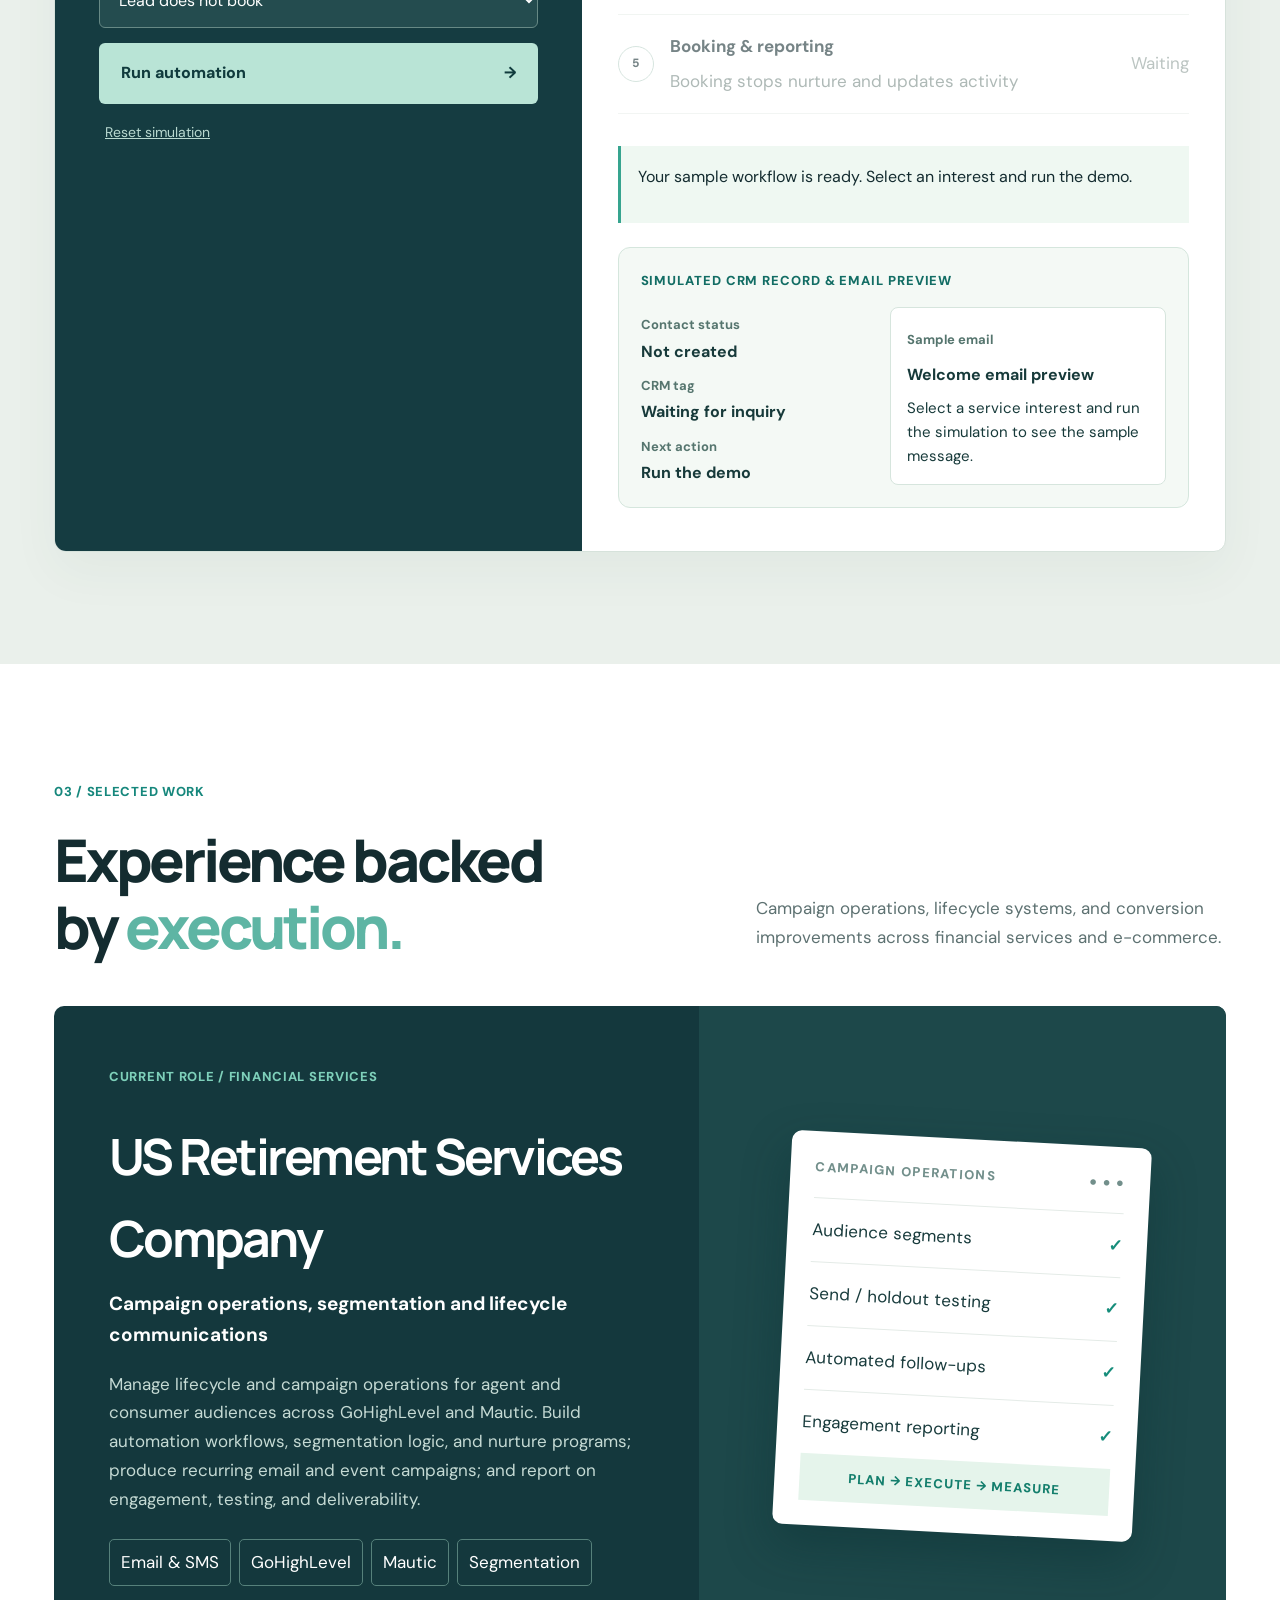
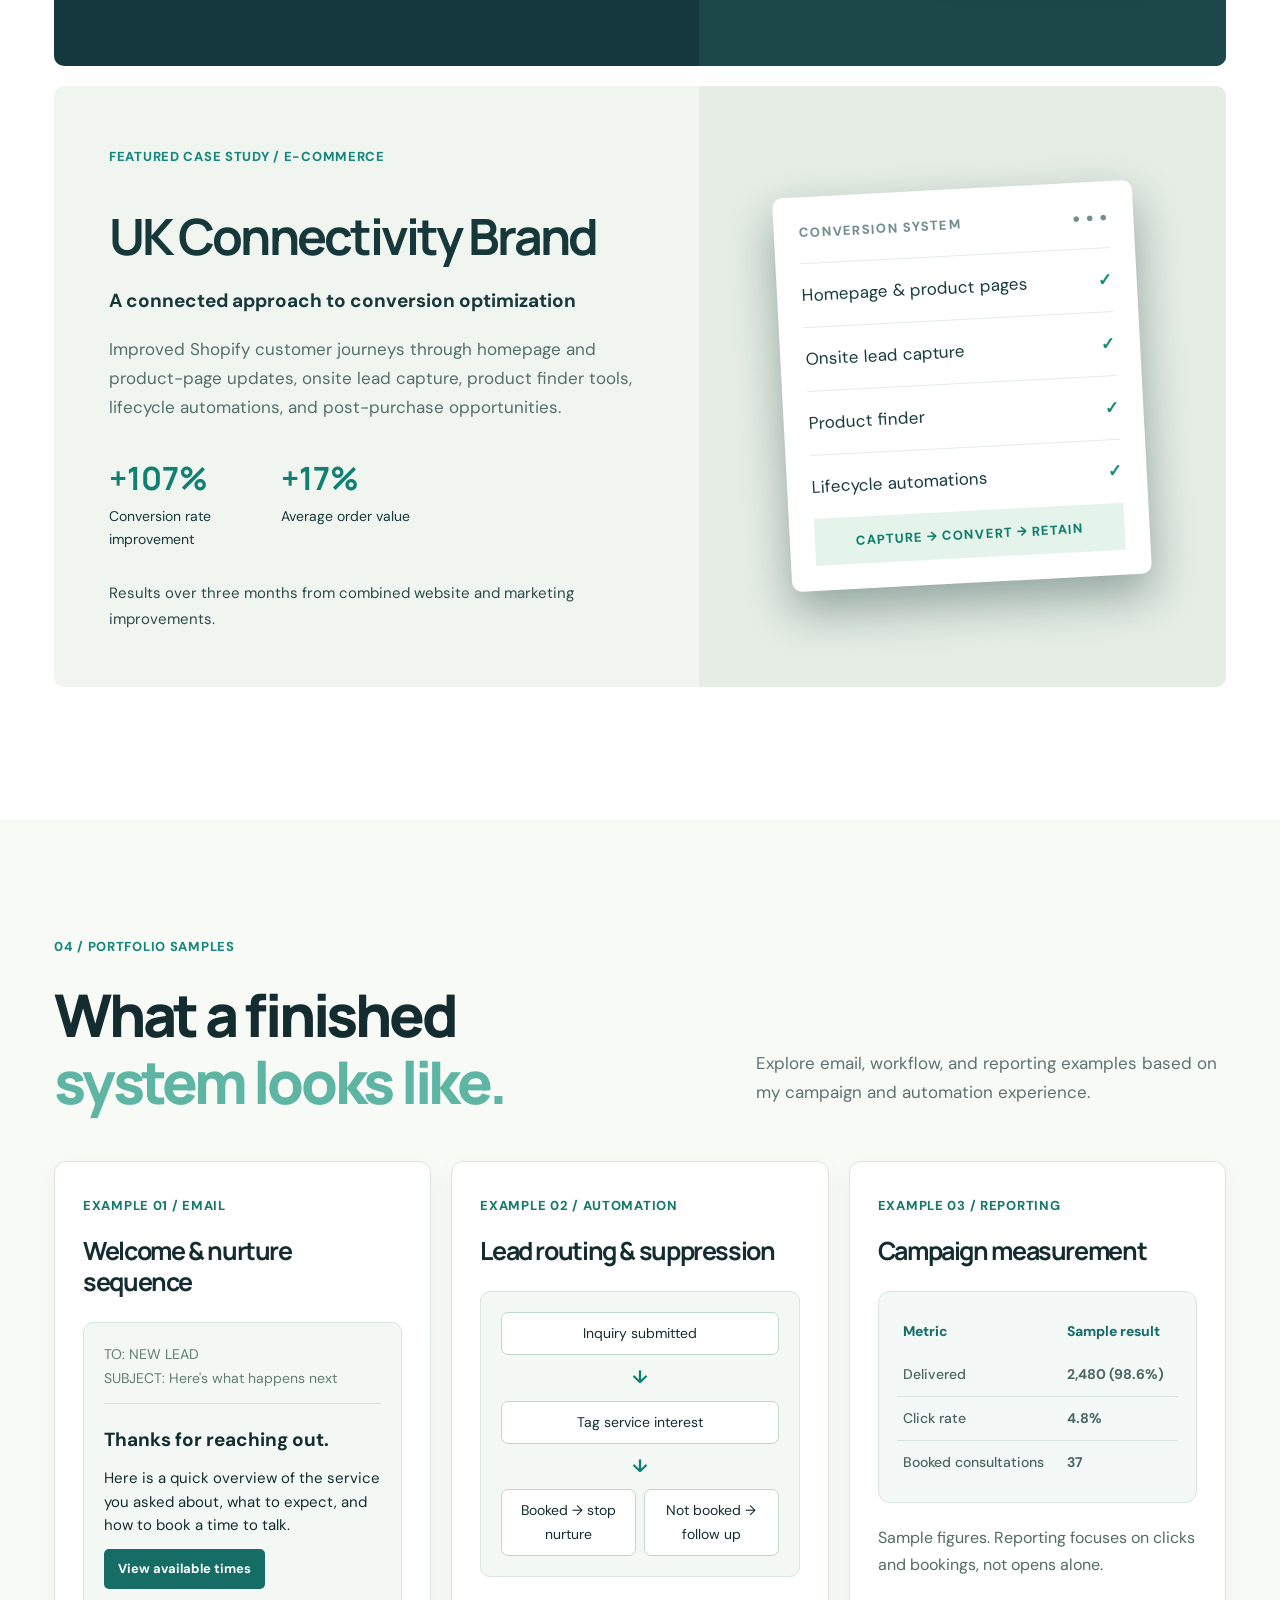
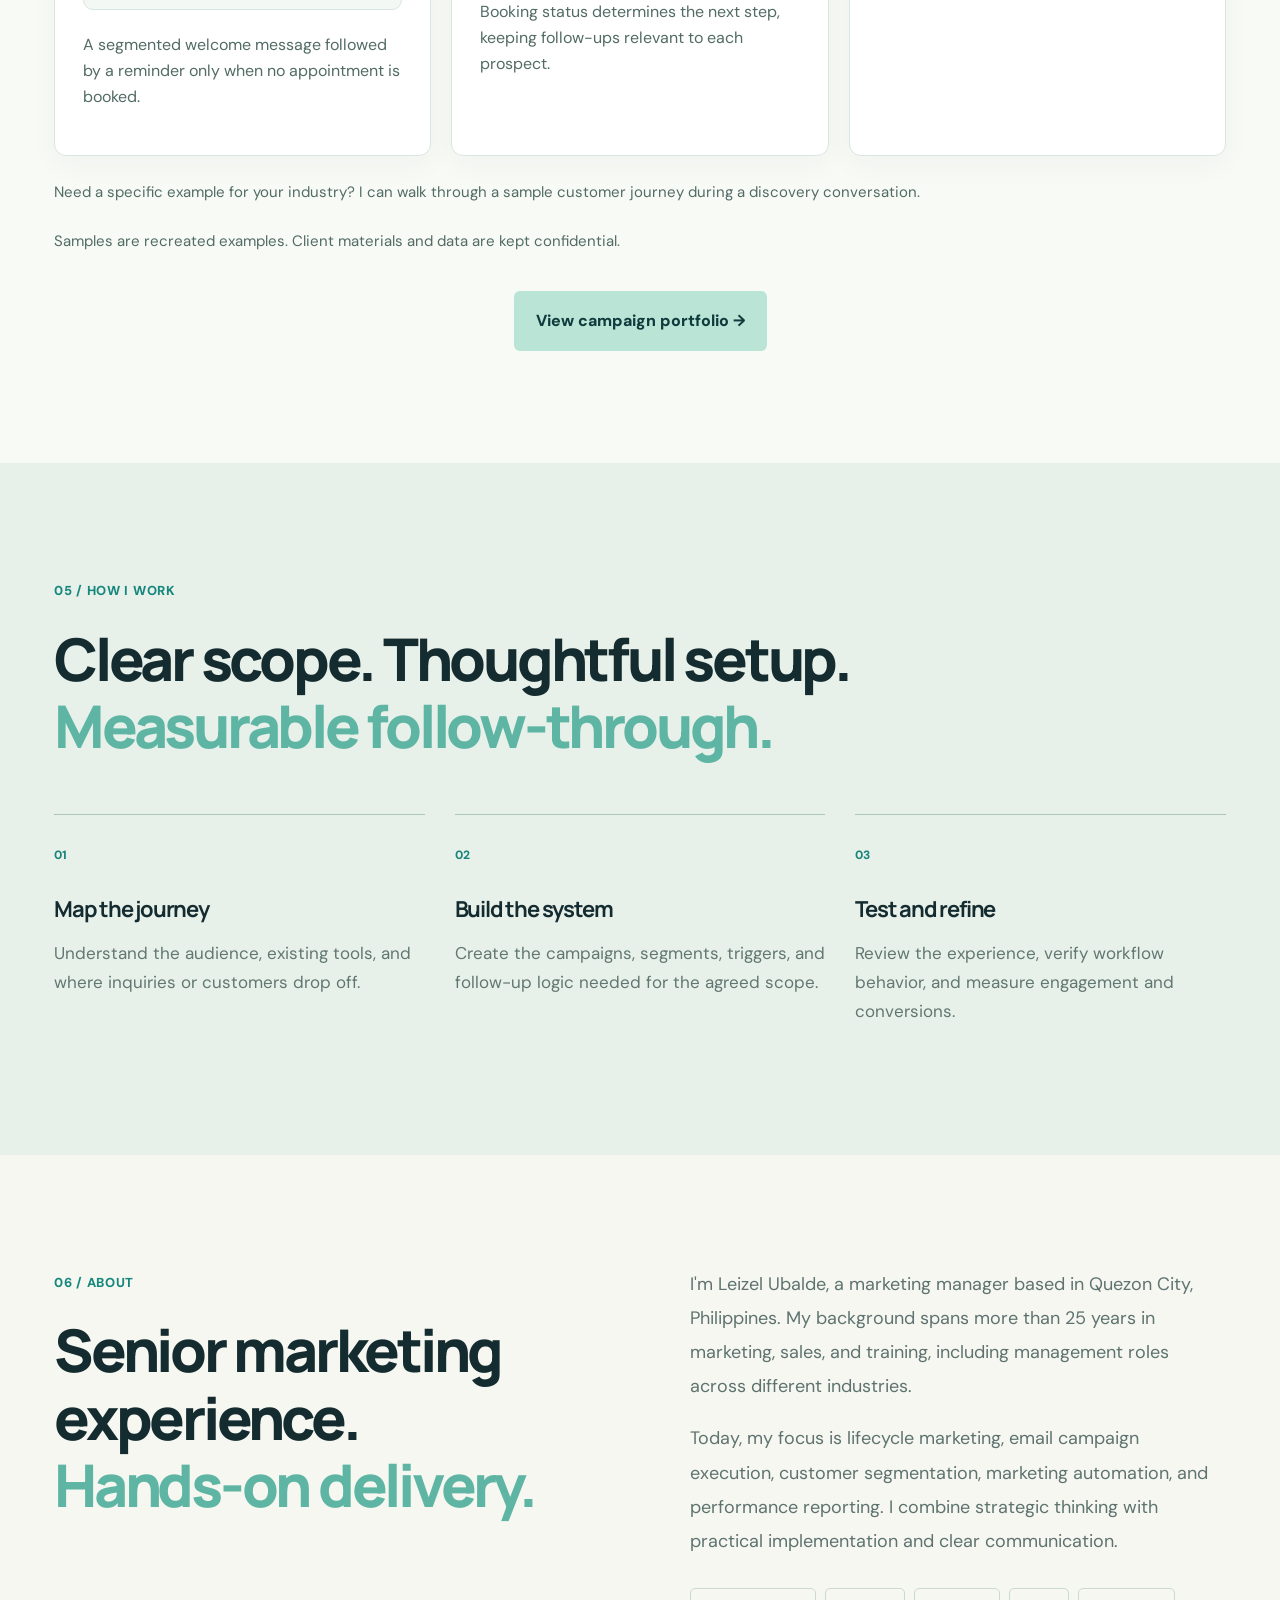
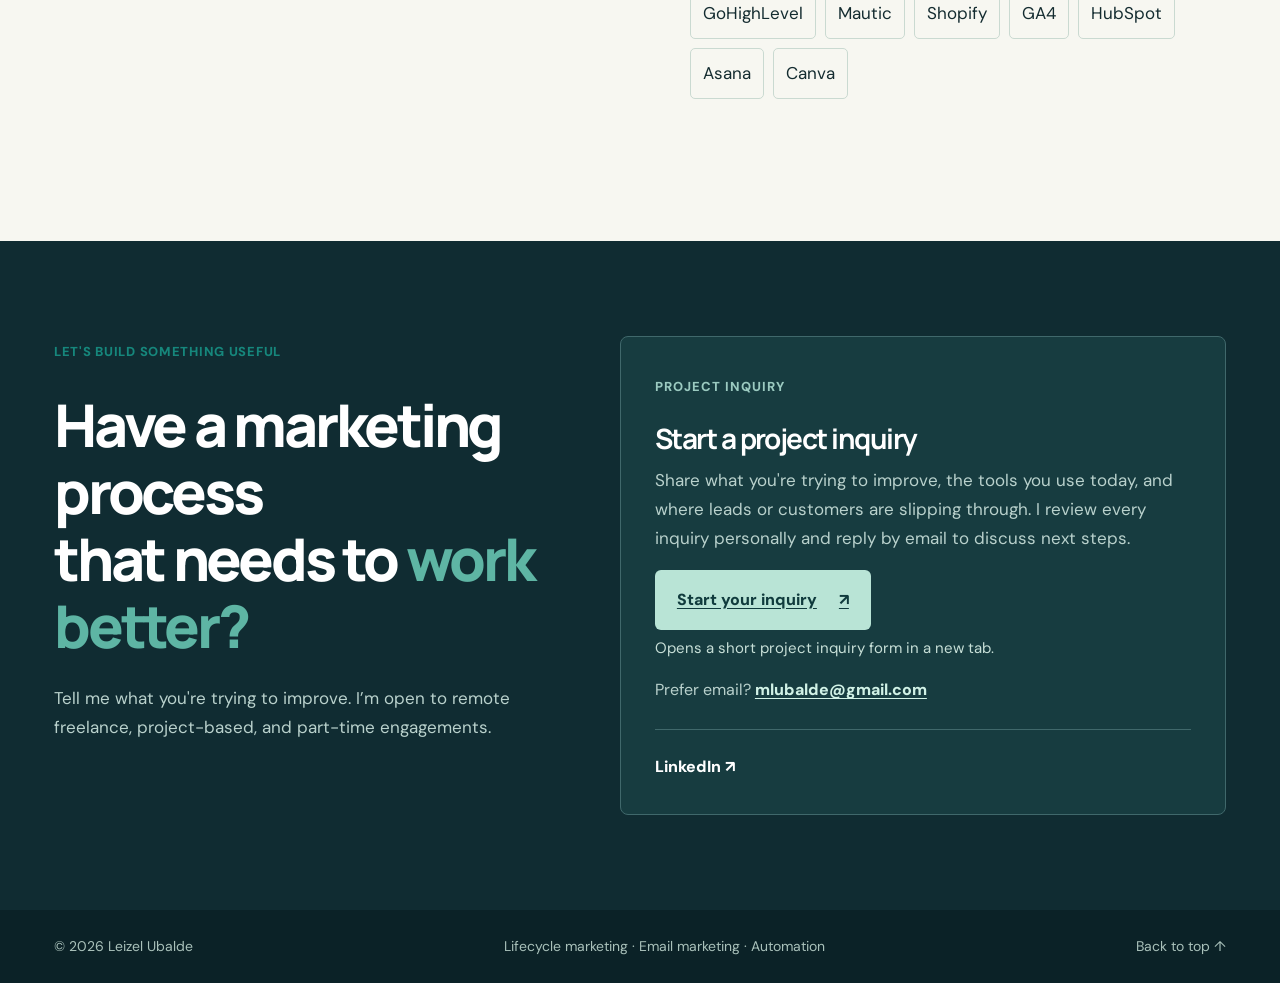
==== commit 64c825d7: "Describe e-commerce case study as UK connectivity brand Co-Authored-By: Claude Opus 5.5 <noreply@ant" ====
--- a/index.html
+++ b/index.html
@@ -2,11 +2,11 @@
 
 <html lang="en"><head><meta charset="utf-8"/><meta content="width=device-width,initial-scale=1" name="viewport"/><meta content="#102c32" name="theme-color"/><meta content="Leizel Ubalde helps growing businesses capture leads, build email marketing systems and automate customer follow-up. Remote freelance and project-based marketing support." name="description"/><title>Leizel Ubalde | Lifecycle Marketing &amp; Automation</title><link href="https://fonts.googleapis.com" rel="preconnect"/><link crossorigin="" href="https://fonts.gstatic.com" rel="preconnect"/><link href="https://fonts.googleapis.com/css2?family=DM+Sans:wght@400;500;600;700&amp;family=Manrope:wght@400;500;600;700;800&amp;display=swap" rel="stylesheet"/><link href="styles.css" rel="stylesheet"/><meta content="website" property="og:type"/><meta content="Leizel Ubalde | Lifecycle Marketing &amp; Automation" property="og:title"/><meta content="Email marketing, lifecycle automation and lead follow-up systems for growing businesses. Explore service packages and an interactive workflow demo." property="og:description"/><meta content="summary_large_image" name="twitter:card"/><meta content="https://leizelubalde.github.io/" property="og:url"/><meta content="https://leizelubalde.github.io/assets/og-image.jpg" property="og:image"/><meta content="1200" property="og:image:width"/><meta content="630" property="og:image:height"/><meta content="Leizel Ubalde, Lifecycle Marketing and Automation: Make every lead count." property="og:image:alt"/><meta content="https://leizelubalde.github.io/assets/og-image.jpg" name="twitter:image"/><meta content="Leizel Ubalde | Lifecycle Marketing &amp; Automation" name="twitter:title"/><meta content="Practical email marketing, lifecycle automation and lead follow-up for growing businesses." name="twitter:description"/><link href="favicon.svg" rel="icon" type="image/svg+xml"/><meta content="index, follow" name="robots"/></head>
 <body><header class="site-header"><div class="wrap nav"><a aria-label="Leizel Ubalde home" class="brand" href="#top">LU<span class="brand-dot">.</span><span class="brand-name">LEIZEL UBALDE</span></a><button aria-controls="navLinks" aria-expanded="false" aria-label="Toggle navigation menu" class="menu-toggle" id="menuToggle">Menu <span aria-hidden="true">☰</span></button><nav aria-label="Main navigation" id="navLinks"><a href="#services">Services</a><a href="#demo">Live demo</a><a href="#work">Selected work</a><a href="portfolio.html">Portfolio</a><a href="#about">About</a><a class="nav-cta" href="https://docs.google.com/forms/d/e/1FAIpQLSfONw1o2_HvZQygLxeL57BWI8GHEEXWNvy_GHQLVHNqAqclEQ/viewform" rel="noopener noreferrer" target="_blank">Discuss your project <span aria-hidden="true">↗</span></a></nav></div></header>
-<main id="top"><section class="hero"><div class="wrap hero-grid"><div><div class="eyebrow"><span class="status-dot"></span> REMOTE · PROJECT-BASED · ONGOING SUPPORT</div><h1>Make every lead<br/><em>count.</em></h1><p class="hero-lede">Lifecycle marketing, email campaigns and automation for growing businesses. I help small businesses capture inquiries, follow up consistently and turn more conversations into customers.</p><div class="hero-actions"><a class="btn primary" href="https://docs.google.com/forms/d/e/1FAIpQLSfONw1o2_HvZQygLxeL57BWI8GHEEXWNvy_GHQLVHNqAqclEQ/viewform" rel="noopener noreferrer" target="_blank">Discuss your project <span>↗</span></a><a class="btn ghost" href="#demo">Explore the automation demo <span>↓</span></a></div><div class="hero-proof"><div><strong>25+ years</strong><small>Marketing experience</small></div><div><strong>107%</strong><small>E-commerce conversion lift*</small></div><div><strong>17%</strong><small>Average order value growth*</small></div></div><p class="footnote">*UK tech brand results over three months, achieved through combined website and marketing improvements.</p></div><div aria-label="Illustration of connected marketing systems" class="hero-art"><div class="orbit orb1"></div><div class="orbit orb2"></div><div class="floating-card fc-top"><span class="mini-icon">↗</span><div><small>NEW INQUIRY</small><b>Lead captured</b></div><span class="pill-green">New</span></div><div class="system-card"><div class="system-header"><span class="sys-dot"></span><span>YOUR GROWTH SYSTEM</span><span class="sys-lines">•••</span></div><div class="system-center"><span class="flow-node">01</span><span class="flow-line"></span><span class="flow-node">02</span><span class="flow-line"></span><span class="flow-node">03</span></div><div class="system-labels"><span>Capture</span><span>Nurture</span><span>Convert</span></div><div class="system-chart"><span style="height:36%"></span><span style="height:49%"></span><span style="height:43%"></span><span style="height:65%"></span><span style="height:77%"></span><span style="height:93%"></span></div><div class="system-bottom"><span>Campaign performance</span><strong>↗ Connected</strong></div></div><div class="floating-card fc-bottom"><span class="mini-icon alt">✓</span><div><small>FOLLOW-UP</small><b>Automation active</b></div></div></div></div></section>
+<main id="top"><section class="hero"><div class="wrap hero-grid"><div><div class="eyebrow"><span class="status-dot"></span> REMOTE · PROJECT-BASED · ONGOING SUPPORT</div><h1>Make every lead<br/><em>count.</em></h1><p class="hero-lede">Lifecycle marketing, email campaigns and automation for growing businesses. I help small businesses capture inquiries, follow up consistently and turn more conversations into customers.</p><div class="hero-actions"><a class="btn primary" href="https://docs.google.com/forms/d/e/1FAIpQLSfONw1o2_HvZQygLxeL57BWI8GHEEXWNvy_GHQLVHNqAqclEQ/viewform" rel="noopener noreferrer" target="_blank">Discuss your project <span>↗</span></a><a class="btn ghost" href="#demo">Explore the automation demo <span>↓</span></a></div><div class="hero-proof"><div><strong>25+ years</strong><small>Marketing experience</small></div><div><strong>107%</strong><small>E-commerce conversion lift*</small></div><div><strong>17%</strong><small>Average order value growth*</small></div></div><p class="footnote">*UK connectivity brand results over three months, achieved through combined website and marketing improvements.</p></div><div aria-label="Illustration of connected marketing systems" class="hero-art"><div class="orbit orb1"></div><div class="orbit orb2"></div><div class="floating-card fc-top"><span class="mini-icon">↗</span><div><small>NEW INQUIRY</small><b>Lead captured</b></div><span class="pill-green">New</span></div><div class="system-card"><div class="system-header"><span class="sys-dot"></span><span>YOUR GROWTH SYSTEM</span><span class="sys-lines">•••</span></div><div class="system-center"><span class="flow-node">01</span><span class="flow-line"></span><span class="flow-node">02</span><span class="flow-line"></span><span class="flow-node">03</span></div><div class="system-labels"><span>Capture</span><span>Nurture</span><span>Convert</span></div><div class="system-chart"><span style="height:36%"></span><span style="height:49%"></span><span style="height:43%"></span><span style="height:65%"></span><span style="height:77%"></span><span style="height:93%"></span></div><div class="system-bottom"><span>Campaign performance</span><strong>↗ Connected</strong></div></div><div class="floating-card fc-bottom"><span class="mini-icon alt">✓</span><div><small>FOLLOW-UP</small><b>Automation active</b></div></div></div></div></section>
 <section class="intro-strip"><div class="wrap strip-inner"><span>Strategy is only useful when it works in practice.</span><span class="strip-right">EMAIL MARKETING <i>✳</i> CRM AUTOMATION <i>✳</i> LIFECYCLE SYSTEMS</span></div></section>
 <section class="section services" id="services"><div class="wrap"><div class="section-head"><div><span class="kicker">01 / SERVICES</span><h2>Marketing systems built<br/>for <em>real businesses.</em></h2></div><p>Start with a focused setup project, then add ongoing support as your business grows. Each package can be tailored to your tools, audience, and budget.</p></div><div class="package-grid"><article class="package"><div class="package-top"><span class="package-num">01</span><span class="package-tag">START HERE</span></div><div class="package-icon">↗</div><h3>Lead Capture &amp;<br/>Follow-Up</h3><p>Stop losing inquiries between first contact and the next conversation.</p><ul><li>Lead capture landing page or form</li><li>CRM tagging and routing</li><li>Automated email follow-ups</li><li>Appointment booking flow</li><li>Basic lead activity reporting</li></ul><a data-package="Lead Capture &amp; Follow-Up" href="https://docs.google.com/forms/d/e/1FAIpQLSfONw1o2_HvZQygLxeL57BWI8GHEEXWNvy_GHQLVHNqAqclEQ/viewform?usp=pp_url&amp;entry.1717519921=Lead%20Capture%20%26%20Follow-Up" rel="noopener noreferrer" target="_blank">Discuss this package <span>↗</span></a></article><article class="package featured"><div class="package-top"><span class="package-num">02</span><span class="package-tag">LIFECYCLE FOCUS</span></div><div class="package-icon">◎</div><h3>Customer Nurture<br/>&amp; Reactivation</h3><p>Turn a quiet contact list into a structured, measurable engagement program.</p><ul><li>Contact segmentation</li><li>Welcome and nurture sequences</li><li>Reactivation email campaigns</li><li>Trigger and suppression rules</li><li>Campaign performance reporting</li></ul><a data-package="Customer Nurture &amp; Reactivation" href="https://docs.google.com/forms/d/e/1FAIpQLSfONw1o2_HvZQygLxeL57BWI8GHEEXWNvy_GHQLVHNqAqclEQ/viewform?usp=pp_url&amp;entry.1717519921=Customer%20Nurture%20%26%20Reactivation" rel="noopener noreferrer" target="_blank">Discuss this package <span>↗</span></a></article><article class="package"><div class="package-top"><span class="package-num">03</span><span class="package-tag">INTEGRATED</span></div><div class="package-icon">✳</div><h3>Social-to-Sales<br/>Marketing System</h3><p>Connect your social content to a clear path from inquiry to appointment.</p><ul><li>Social campaign content plan</li><li>Campaign creatives and lead page</li><li>Lead capture and CRM integration</li><li>Email/SMS follow-up workflow</li><li>Monthly reporting option</li></ul><a data-package="Social-to-Sales Marketing System" href="https://docs.google.com/forms/d/e/1FAIpQLSfONw1o2_HvZQygLxeL57BWI8GHEEXWNvy_GHQLVHNqAqclEQ/viewform?usp=pp_url&amp;entry.1717519921=Social-to-Sales%20Marketing%20System" rel="noopener noreferrer" target="_blank">Discuss this package <span>↗</span></a></article></div><p class="package-note">Scope, timeline, integrations, and platform fees are agreed before implementation.</p></div></section>
 <section class="section demo-section" id="demo"><div class="wrap"><div class="section-head"><div><span class="kicker">02 / INTERACTIVE DEMO</span><h2>See what happens<br/><em>after someone clicks.</em></h2></div><p>A sample lead-generation workflow for a local service business. Try the simulation to see how inquiry capture, segmentation, nurturing, and booking fit together.</p></div><div class="demo-shell"><div class="demo-left"><div class="demo-topline"><span><span class="live-dot"></span> AUTOMATION PLAYGROUND</span><span>SIMULATION ONLY</span></div><h3>Follow a lead from<br/>inquiry to appointment.</h3><p>Choose a service interest, then run the simulation to see how the follow-up changes when a lead books.</p><label for="interest">Prospect is interested in</label><select id="interest"><option value="Consultation">A free consultation</option><option value="Service quote">A service quote</option><option value="Product information">Product information</option></select><label for="scenario">What happens next?</label><select id="scenario"><option value="no-booking">Lead does not book</option><option value="booked">Lead books a consultation</option></select><button class="btn primary demo-button" id="runDemo">Run automation <span>→</span></button><button class="reset" id="resetDemo">Reset simulation</button></div><div class="demo-right"><div class="demo-right-head"><strong>Automation sequence</strong><span aria-live="polite" id="demoStatus">Ready to run</span></div><ol class="workflow" id="workflow"><li><span class="step-circle">1</span><div><strong>Lead captured</strong><small>Form submission creates an inquiry</small></div><span class="step-state">Waiting</span></li><li><span class="step-circle">2</span><div><strong>CRM segmentation</strong><small>Contact tagged by service interest</small></div><span class="step-state">Waiting</span></li><li><span class="step-circle">3</span><div><strong>Welcome email</strong><small>Relevant information sent automatically</small></div><span class="step-state">Waiting</span></li><li><span class="step-circle">4</span><div><strong>Follow-up logic</strong><small>Reminder only if no appointment booked</small></div><span class="step-state">Waiting</span></li><li><span class="step-circle">5</span><div><strong>Booking &amp; reporting</strong><small>Booking stops nurture and updates activity</small></div><span class="step-state">Waiting</span></li></ol><div aria-live="polite" class="demo-output" id="demoOutput">Your sample workflow is ready. Select an interest and run the demo.</div><div aria-live="polite" class="demo-preview" id="demoPreview"><div class="preview-heading">SIMULATED CRM RECORD &amp; EMAIL PREVIEW</div><div class="preview-grid"><div><span class="preview-label">Contact status</span><strong id="previewStatus">Not created</strong><span class="preview-label">CRM tag</span><strong id="previewTag">Waiting for inquiry</strong><span class="preview-label">Next action</span><strong id="previewAction">Run the demo</strong></div><div class="email-preview"><span class="preview-label">Sample email</span><strong id="previewSubject">Welcome email preview</strong><p id="previewBody">Select a service interest and run the simulation to see the sample message.</p></div></div></div></div></div></div></section>
-<section class="section work" id="work"><div class="wrap"><div class="section-head"><div><span class="kicker">03 / SELECTED WORK</span><h2>Experience backed<br/>by <em>execution.</em></h2></div><p>Campaign operations, lifecycle systems, and conversion improvements across financial services and e-commerce.</p></div><div class="case case-dark"><div class="case-copy"><span class="case-overline">CURRENT ROLE / FINANCIAL SERVICES</span><h3>US Retirement Services Company</h3><p class="case-subtitle">Campaign operations, segmentation and lifecycle communications</p><p>Manage lifecycle and campaign operations for agent and consumer audiences across GoHighLevel and Mautic. Build automation workflows, segmentation logic, and nurture programs; produce recurring email and event campaigns; and report on engagement, testing, and deliverability.</p><div class="chips"><span>Email &amp; SMS</span><span>GoHighLevel</span><span>Mautic</span><span>Segmentation</span></div></div><div class="case-graphic"><div class="dashboard"><div class="dash-head"><span>CAMPAIGN OPERATIONS</span><span>● ● ●</span></div><div class="dash-row"><span>Audience segments</span><b>✓</b></div><div class="dash-row"><span>Send / holdout testing</span><b>✓</b></div><div class="dash-row"><span>Automated follow-ups</span><b>✓</b></div><div class="dash-row"><span>Engagement reporting</span><b>✓</b></div><div class="dash-footer">PLAN → EXECUTE → MEASURE</div></div></div></div><div class="case case-light"><div class="case-copy"><span class="case-overline">FEATURED CASE STUDY / E-COMMERCE</span><h3>UK Tech Brand</h3><p class="case-subtitle">A connected approach to conversion optimization</p><p>Improved Shopify customer journeys through homepage and product-page updates, onsite lead capture, product finder tools, lifecycle automations, and post-purchase opportunities.</p><div class="result-row"><div><strong>+107%</strong><span>Conversion rate improvement</span></div><div><strong>+17%</strong><span>Average order value</span></div></div><small class="case-note">Results over three months from combined website and marketing improvements.</small></div><div class="case-image"><div class="dashboard" style="transform:rotate(-3deg)"><div class="dash-head"><span>CONVERSION SYSTEM</span><span>● ● ●</span></div><div class="dash-row"><span>Homepage &amp; product pages</span><b>✓</b></div><div class="dash-row"><span>Onsite lead capture</span><b>✓</b></div><div class="dash-row"><span>Product finder</span><b>✓</b></div><div class="dash-row"><span>Lifecycle automations</span><b>✓</b></div><div class="dash-footer">CAPTURE → CONVERT → RETAIN</div></div></div></div></div></section>
+<section class="section work" id="work"><div class="wrap"><div class="section-head"><div><span class="kicker">03 / SELECTED WORK</span><h2>Experience backed<br/>by <em>execution.</em></h2></div><p>Campaign operations, lifecycle systems, and conversion improvements across financial services and e-commerce.</p></div><div class="case case-dark"><div class="case-copy"><span class="case-overline">CURRENT ROLE / FINANCIAL SERVICES</span><h3>US Retirement Services Company</h3><p class="case-subtitle">Campaign operations, segmentation and lifecycle communications</p><p>Manage lifecycle and campaign operations for agent and consumer audiences across GoHighLevel and Mautic. Build automation workflows, segmentation logic, and nurture programs; produce recurring email and event campaigns; and report on engagement, testing, and deliverability.</p><div class="chips"><span>Email &amp; SMS</span><span>GoHighLevel</span><span>Mautic</span><span>Segmentation</span></div></div><div class="case-graphic"><div class="dashboard"><div class="dash-head"><span>CAMPAIGN OPERATIONS</span><span>● ● ●</span></div><div class="dash-row"><span>Audience segments</span><b>✓</b></div><div class="dash-row"><span>Send / holdout testing</span><b>✓</b></div><div class="dash-row"><span>Automated follow-ups</span><b>✓</b></div><div class="dash-row"><span>Engagement reporting</span><b>✓</b></div><div class="dash-footer">PLAN → EXECUTE → MEASURE</div></div></div></div><div class="case case-light"><div class="case-copy"><span class="case-overline">FEATURED CASE STUDY / E-COMMERCE</span><h3>UK Connectivity Brand</h3><p class="case-subtitle">A connected approach to conversion optimization</p><p>Improved Shopify customer journeys through homepage and product-page updates, onsite lead capture, product finder tools, lifecycle automations, and post-purchase opportunities.</p><div class="result-row"><div><strong>+107%</strong><span>Conversion rate improvement</span></div><div><strong>+17%</strong><span>Average order value</span></div></div><small class="case-note">Results over three months from combined website and marketing improvements.</small></div><div class="case-image"><div class="dashboard" style="transform:rotate(-3deg)"><div class="dash-head"><span>CONVERSION SYSTEM</span><span>● ● ●</span></div><div class="dash-row"><span>Homepage &amp; product pages</span><b>✓</b></div><div class="dash-row"><span>Onsite lead capture</span><b>✓</b></div><div class="dash-row"><span>Product finder</span><b>✓</b></div><div class="dash-row"><span>Lifecycle automations</span><b>✓</b></div><div class="dash-footer">CAPTURE → CONVERT → RETAIN</div></div></div></div></div></section>
 <section class="section samples" id="samples"><div class="wrap"><div class="section-head"><div><span class="kicker">04 / PORTFOLIO SAMPLES</span><h2>What a finished<br/><em>system looks like.</em></h2></div><p>Explore email, workflow, and reporting examples based on my campaign and automation experience.</p></div><div class="sample-grid"><article class="sample-card"><span class="sample-label">EXAMPLE 01 / EMAIL</span><h3>Welcome &amp; nurture sequence</h3><div class="email-mock"><div class="email-top">TO: NEW LEAD<br/>SUBJECT: Here's what happens next</div><strong>Thanks for reaching out.</strong><p>Here is a quick overview of the service you asked about, what to expect, and how to book a time to talk.</p><span class="fake-cta">View available times</span></div><p>A segmented welcome message followed by a reminder only when no appointment is booked.</p></article><article class="sample-card"><span class="sample-label">EXAMPLE 02 / AUTOMATION</span><h3>Lead routing &amp; suppression</h3><div class="logic-mock"><span>Inquiry submitted</span><b>↓</b><span>Tag service interest</span><b>↓</b><div class="logic-split"><span>Booked → stop nurture</span><span>Not booked → follow up</span></div></div><p>Booking status determines the next step, keeping follow-ups relevant to each prospect.</p></article><article class="sample-card"><span class="sample-label">EXAMPLE 03 / REPORTING</span><h3>Campaign measurement</h3><div class="reporting-sample"><table class="sample-report-table"><thead><tr><th scope="col">Metric</th><th scope="col">Sample result</th></tr></thead><tbody><tr><th scope="row">Delivered</th><td>2,480 (98.6%)</td></tr><tr><th scope="row">Click rate</th><td>4.8%</td></tr><tr><th scope="row">Booked consultations</th><td>37</td></tr></tbody></table></div><p>Sample figures. Reporting focuses on clicks and bookings, not opens alone.</p></article></div><p class="sample-note">Need a specific example for your industry? I can walk through a sample customer journey during a discovery conversation.</p><p class="sample-note">Samples are recreated examples. Client materials and data are kept confidential.</p><p class="portfolio-link-wrap"><a class="btn primary" href="portfolio.html">View campaign portfolio →</a></p></div></section><section class="section approach"><div class="wrap"><span class="kicker">05 / HOW I WORK</span><h2>Clear scope. Thoughtful setup.<br/><em>Measurable follow-through.</em></h2><div class="approach-grid"><div><span>01</span><h3>Map the journey</h3><p>Understand the audience, existing tools, and where inquiries or customers drop off.</p></div><div><span>02</span><h3>Build the system</h3><p>Create the campaigns, segments, triggers, and follow-up logic needed for the agreed scope.</p></div><div><span>03</span><h3>Test and refine</h3><p>Review the experience, verify workflow behavior, and measure engagement and conversions.</p></div></div></div></section>
 <section class="section about" id="about"><div class="wrap about-grid"><div><span class="kicker">06 / ABOUT</span><h2>Senior marketing experience.<br/><em>Hands-on delivery.</em></h2></div><div><p>I'm Leizel Ubalde, a marketing manager based in Quezon City, Philippines. My background spans more than 25 years in marketing, sales, and training, including management roles across different industries.</p><p>Today, my focus is lifecycle marketing, email campaign execution, customer segmentation, marketing automation, and performance reporting. I combine strategic thinking with practical implementation and clear communication.</p><div class="tools"><span>GoHighLevel</span><span>Mautic</span><span>Shopify</span><span>GA4</span><span>HubSpot</span><span>Asana</span><span>Canva</span></div></div></div></section>
 <section class="contact" id="contact"><div class="wrap contact-grid"><div><span class="kicker">LET'S BUILD SOMETHING USEFUL</span><h2>Have a marketing process<br/>that needs to <em>work better?</em></h2><p>Tell me what you're trying to improve. I’m open to remote freelance, project-based, and part-time engagements.</p></div><div class="contact-card"><span>PROJECT INQUIRY</span><h3>Start a project inquiry</h3><p>Share what you're trying to improve, the tools you use today, and where leads or customers are slipping through. I review every inquiry personally and reply by email to discuss next steps.</p><a class="btn primary" href="https://docs.google.com/forms/d/e/1FAIpQLSfONw1o2_HvZQygLxeL57BWI8GHEEXWNvy_GHQLVHNqAqclEQ/viewform" rel="noopener noreferrer" target="_blank">Start your inquiry <span>↗</span></a><p class="form-note">Opens a short project inquiry form in a new tab.</p><p class="direct-email">Prefer email? <a href="mailto:mlubalde@gmail.com?subject=Marketing%20project%20inquiry">mlubalde@gmail.com</a></p><div class="contact-links"><a href="https://www.linkedin.com/in/leizel-ubalde/" rel="noopener noreferrer" target="_blank">LinkedIn ↗</a></div></div></div></section></main><footer><div class="wrap footer-inner"><span>© <span id="year">2026</span> Leizel Ubalde</span><span>Lifecycle marketing · Email marketing · Automation</span><a href="#top">Back to top ↑</a></div></footer><script src="script.js"></script></body></html>
